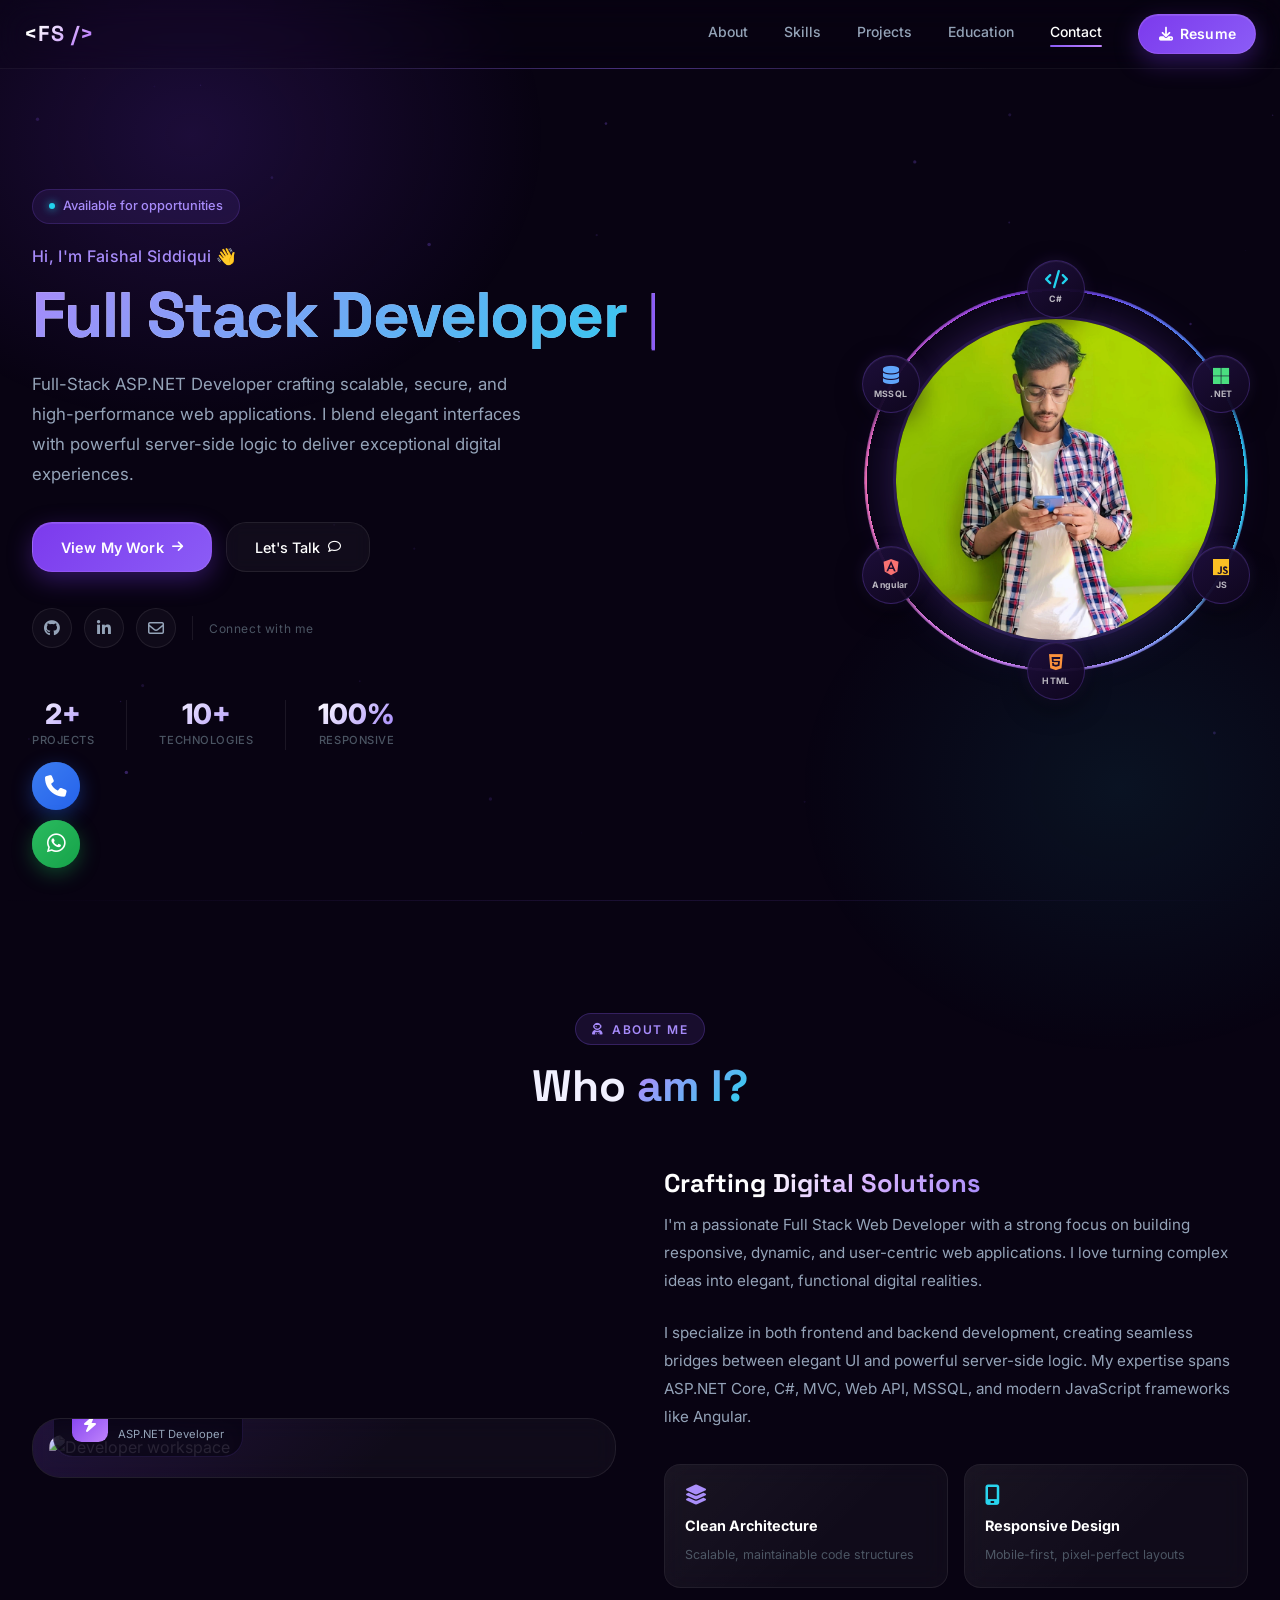
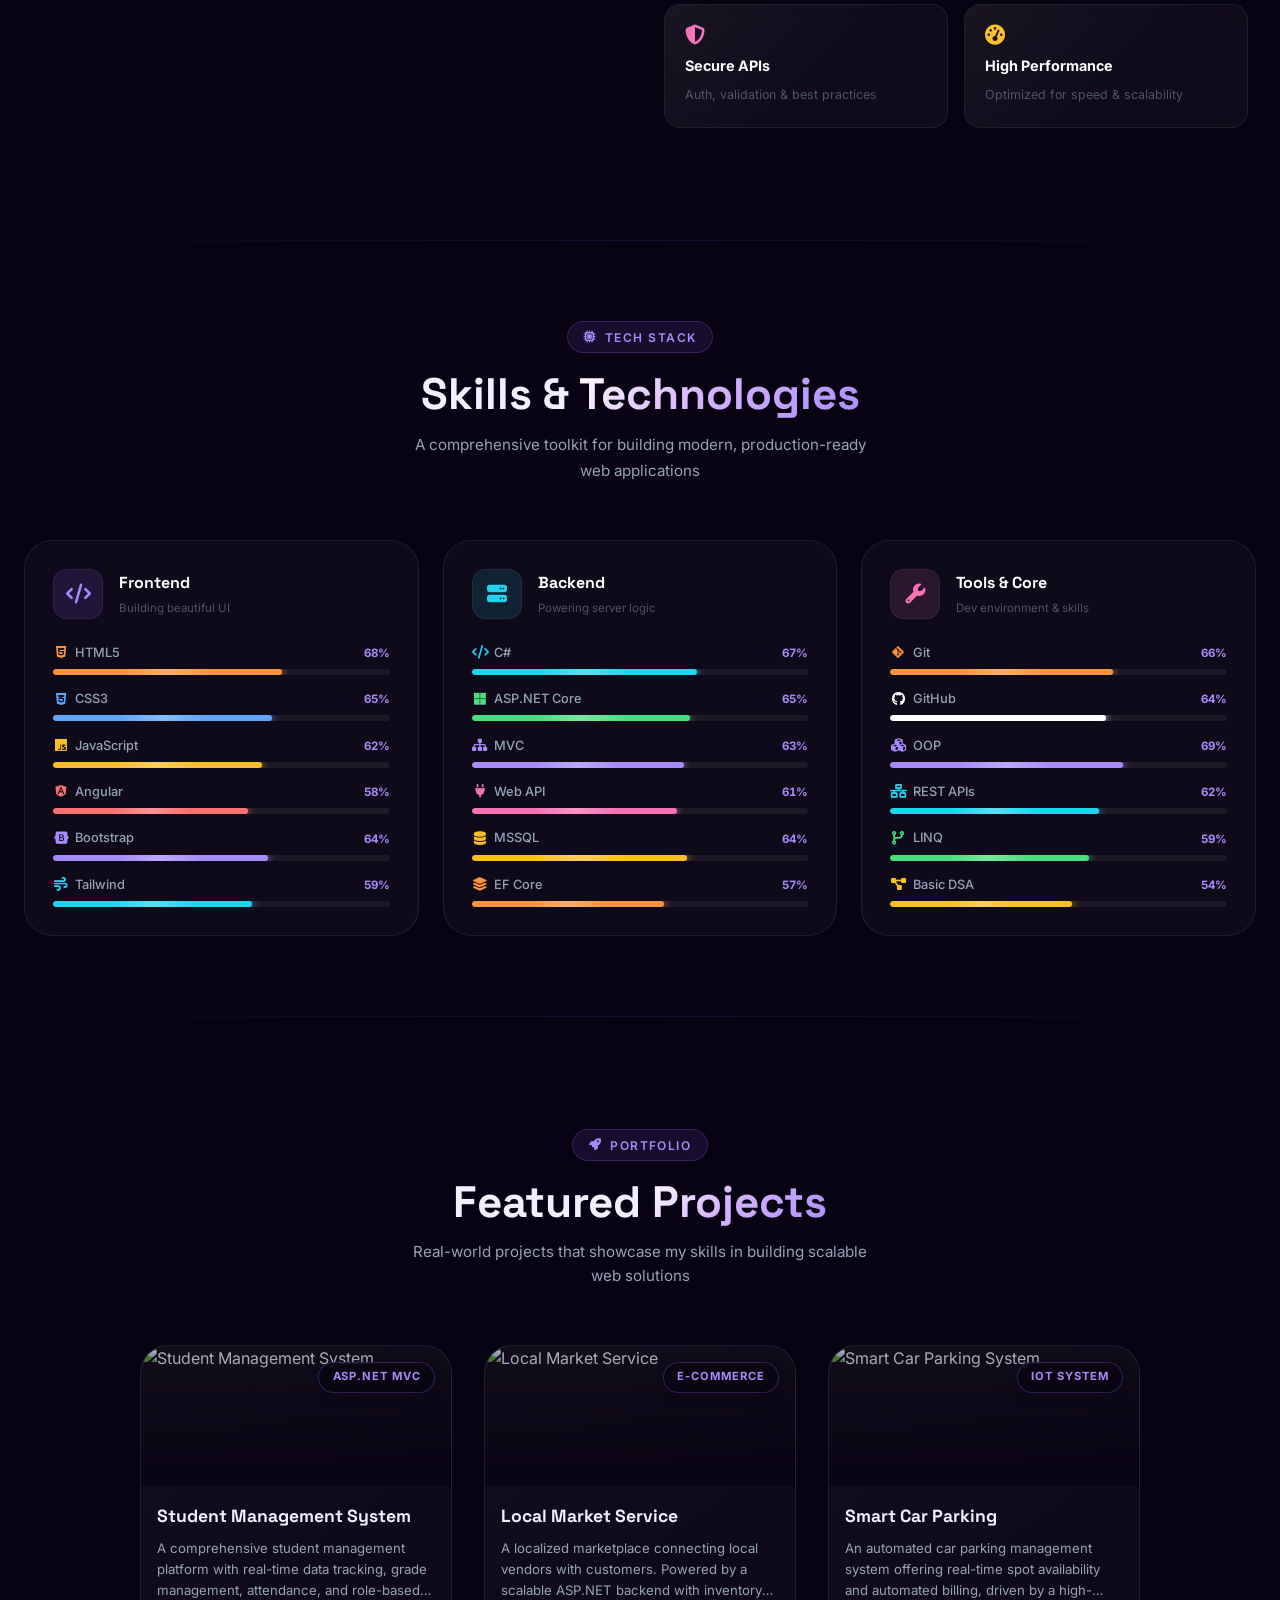
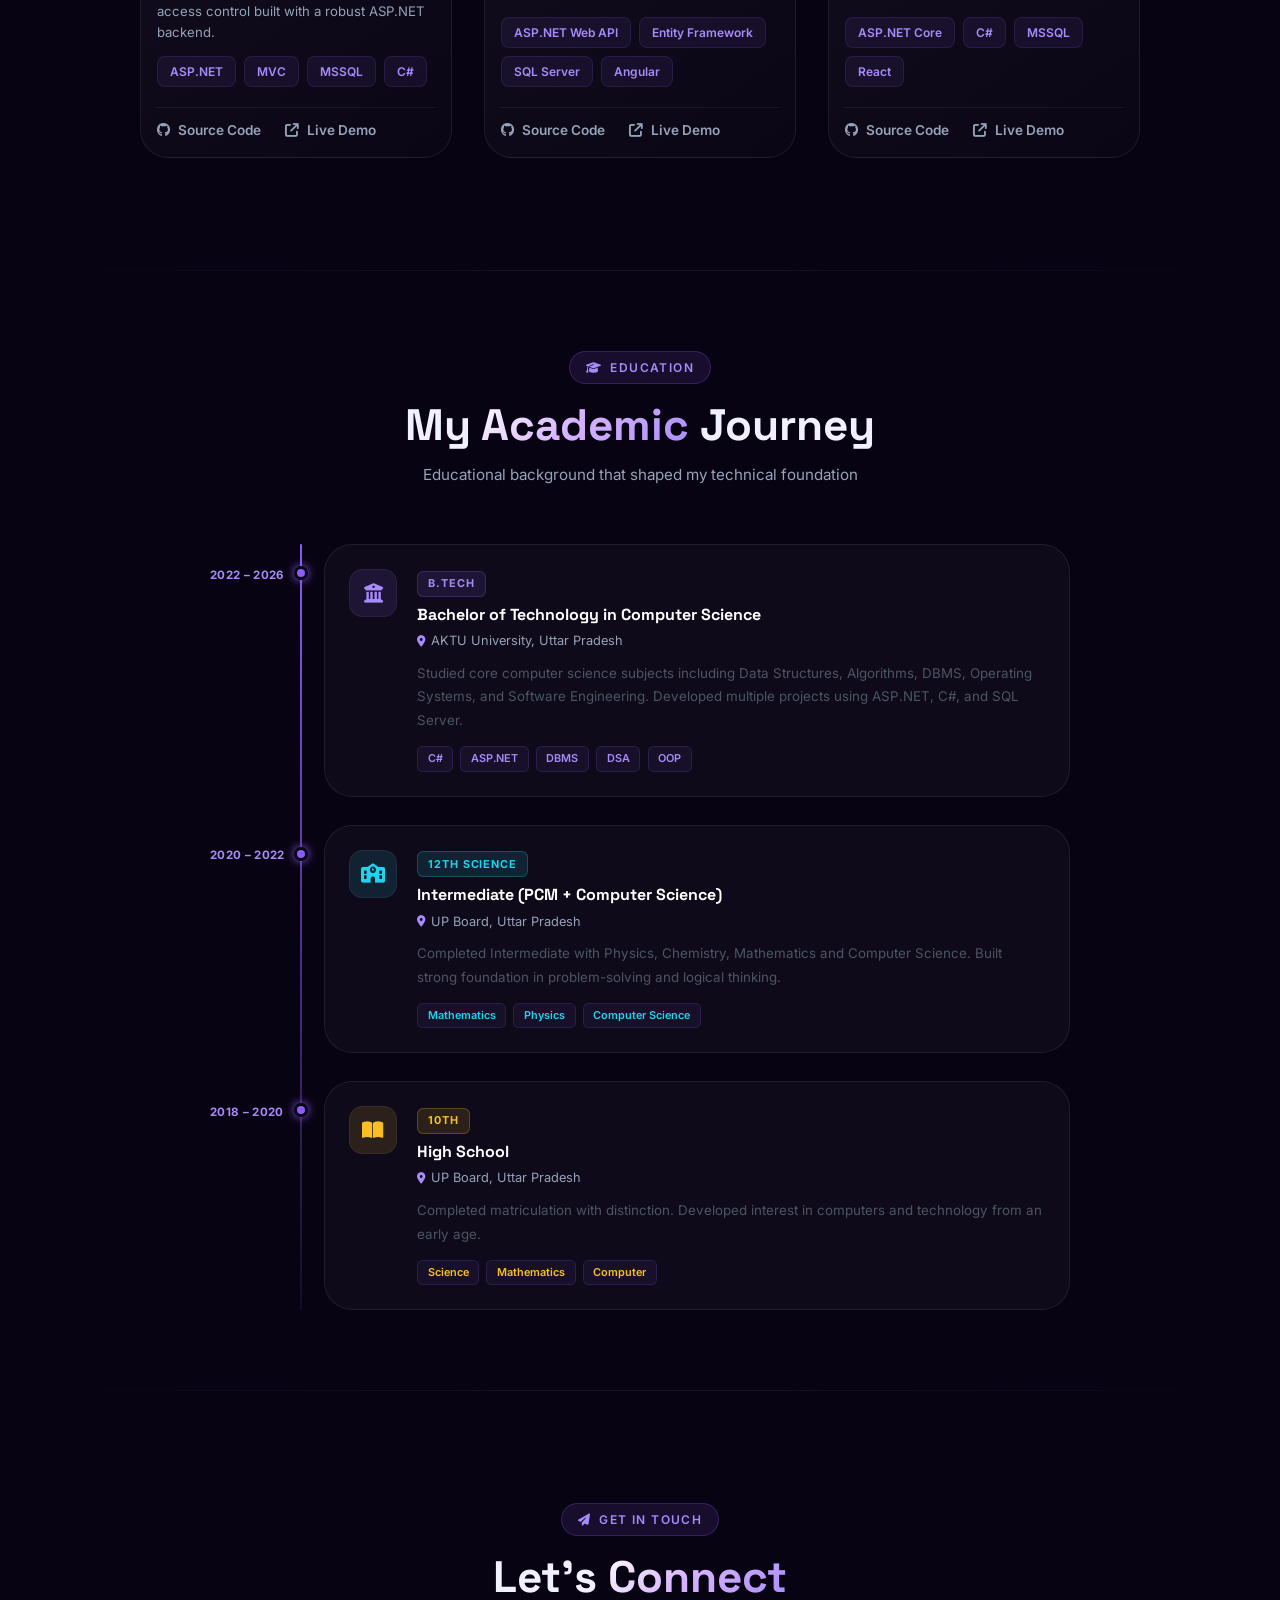
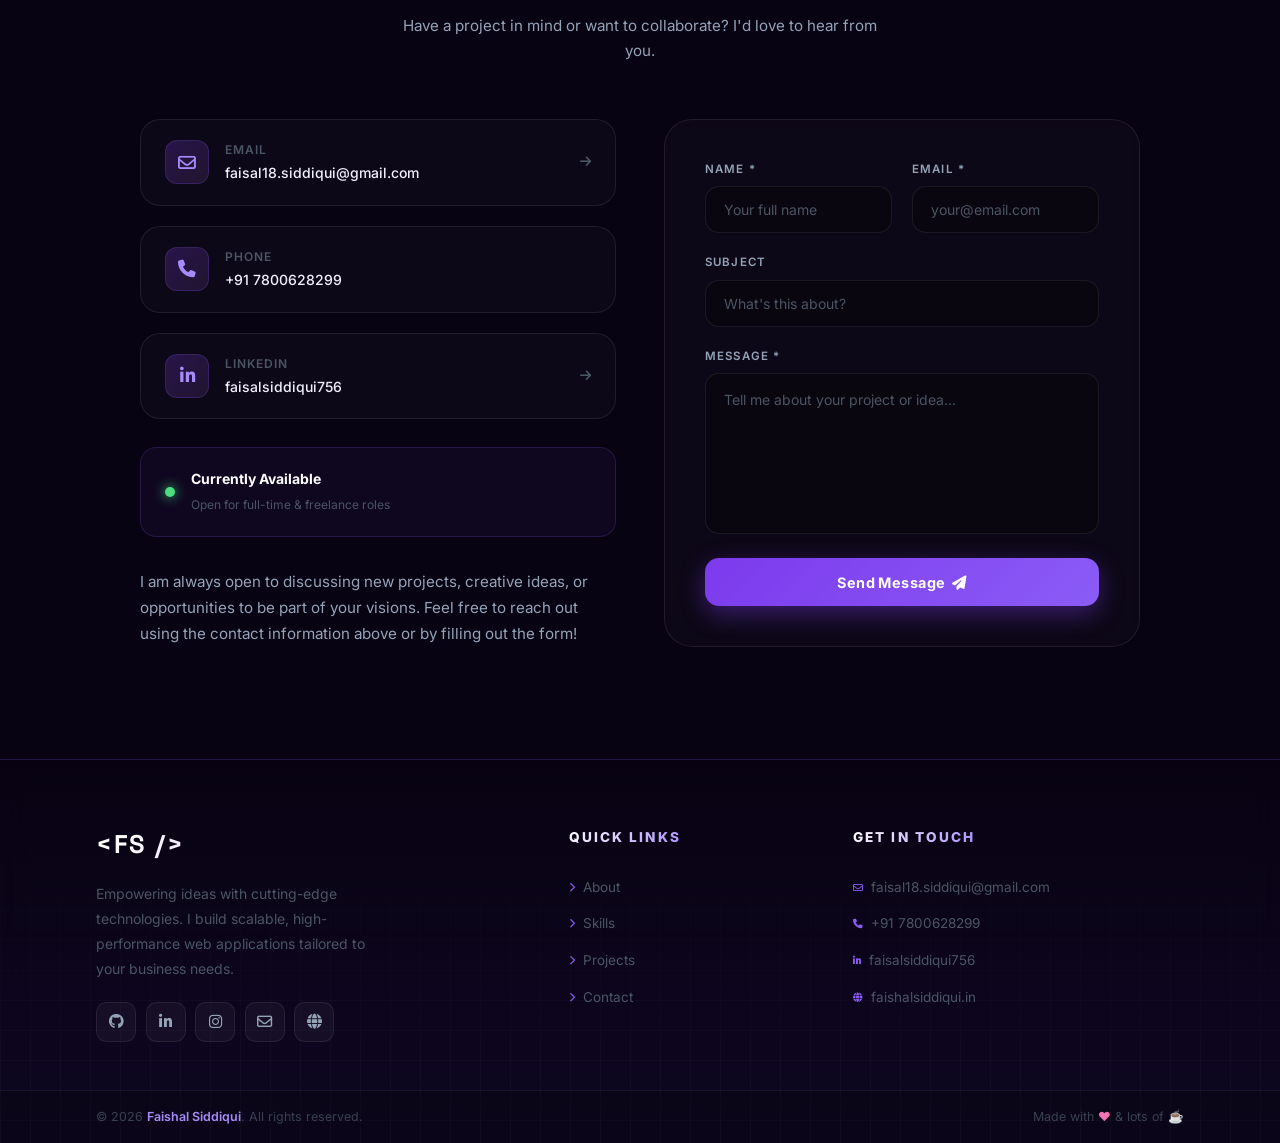
==== index.html @ 97a88c2c "Portfolio project uploaded" ====
<!DOCTYPE html>
<html lang="en">

<head>
    <meta charset="UTF-8">
    <meta name="viewport" content="width=device-width, initial-scale=1.0">
    <meta name="description"
        content="Faishal Siddiqui - Full Stack ASP.NET Developer specializing in C#, ASP.NET Core, MVC, Web API, SQL Server, JavaScript, Angular, React, HTML, and CSS.">
    <meta name="keywords"
        content="Faishal Siddiqui, Full Stack Developer, ASP.NET Developer, C# Developer, Web Developer, Backend Developer, .NET Core, SQL Server, Angular, React, Web API, MVC">
    <meta name="author" content="Faishal Siddiqui">
    <meta name="robots" content="index, follow">
    <meta name="theme-color" content="#7c3aed">
    <link rel="icon" type="image/x-icon" href="favicon.ico">

    <!-- Open Graph -->
    <meta property="og:type" content="website">
    <meta property="og:url" content="https://faishalsiddiqui.com/">
    <meta property="og:title" content="Faishal Siddiqui - Full Stack ASP.NET Developer">
    <meta property="og:description"
        content="Full Stack ASP.NET Developer with expertise in C#, ASP.NET Core, MVC, Web API, SQL Server, JavaScript, and modern frontend frameworks.">
    <meta property="og:image" content="https://images.unsplash.com/photo-1498050108023-c5249f4df085?auto=format&fit=crop&w=1200&q=80">
    <meta property="og:image:alt" content="Developer workspace">

    <!-- Twitter -->
    <meta property="twitter:card" content="summary_large_image">
    <meta property="twitter:title" content="Faishal Siddiqui - Full Stack ASP.NET Developer">
    <meta property="twitter:description" content="Full Stack ASP.NET Developer with expertise in C#, ASP.NET Core, MVC, Web API, SQL Server, JavaScript, and modern frontend frameworks.">
    <meta property="twitter:image" content="https://images.unsplash.com/photo-1498050108023-c5249f4df085?auto=format&fit=crop&w=1200&q=80">

    <!-- Canonical -->
    <link rel="canonical" href="https://faishalsiddiqui.com/">

    <title>Faishal Siddiqui — Full Stack ASP.NET Developer</title>

    <!-- Preconnects -->
    <link rel="preconnect" href="https://fonts.googleapis.com">
    <link rel="preconnect" href="https://fonts.gstatic.com" crossorigin>
    <link rel="preconnect" href="https://cdnjs.cloudflare.com">

    <!-- Schema.org -->
    <script type="application/ld+json">
    {
      "@context": "https://schema.org",
      "@type": "Person",
      "name": "Faishal Siddiqui",
      "url": "https://faishalsiddiqui.com",
      "jobTitle": "Full Stack ASP.NET Developer",
      "email": "faisal18.siddiqui@gmail.com",
      "sameAs": [
        "https://linkedin.com/in/faisalsiddiqui756",
        "https://github.com/faisusiddiqui56"
      ]
    }
    </script>

    <link rel="stylesheet" href="https://cdnjs.cloudflare.com/ajax/libs/font-awesome/6.4.0/css/all.min.css">
    <link href="https://unpkg.com/aos@2.3.1/dist/aos.css" rel="stylesheet">
    <link rel="stylesheet" href="style.css">
</head>

<body class="no-scroll">

    <!-- Preloader -->
    <div id="preloader" class="preloader">
        <div class="loader-content">
            <div class="loader-ring"></div>
            <div class="loader-ring"></div>
            <span class="loader-text">&lt;FS /&gt;</span>
        </div>
    </div>

    <!-- Call Float -->
    <a href="tel:+917800628299" class="contact-float call-float" aria-label="Call Now">
        <i class="fa-solid fa-phone"></i>
    </a>

    <!-- WhatsApp Float -->
    <a href="https://wa.me/917800628299" target="_blank" rel="noopener noreferrer" class="contact-float whatsapp-float"
        aria-label="WhatsApp Chat">
        <i class="fa-brands fa-whatsapp"></i>
    </a>

    <!-- Particle canvas -->
    <canvas id="particles-canvas"></canvas>

    <!-- ══════════════════════════════════════════
         HEADER
    ══════════════════════════════════════════ -->
    <header class="site-header">
        <div class="header-inner">

            <a href="#" class="logo-text" data-text="&lt;FS /&gt;" aria-label="Home">&lt;FS /&gt;</a>

            <!-- Desktop nav -->
            <nav class="desktop-nav">
                <a href="#about" class="nav-link">About</a>
                <a href="#skills" class="nav-link">Skills</a>
                <a href="#projects" class="nav-link">Projects</a>
                <a href="#education" class="nav-link">Education</a>
                <a href="#contact" class="nav-link">Contact</a>
                <a href="Resume.html" target="_blank" class="primary-button header-resume-btn">
                    <i class="fa-solid fa-download"></i> Resume
                </a>
            </nav>

            <!-- Hamburger -->
            <button id="menu-button" type="button" aria-label="Open navigation menu" aria-controls="mobile-menu"
                aria-expanded="false" class="hamburger-btn">
                <i class="fa-solid fa-bars"></i>
            </button>
        </div>

        <!-- Mobile menu -->
        <nav id="mobile-menu" class="mobile-menu hidden">
            <div class="mobile-menu-inner">
                <a href="#about" class="mobile-nav-link">About</a>
                <a href="#skills" class="mobile-nav-link">Skills</a>
                <a href="#projects" class="mobile-nav-link">Projects</a>
                <a href="#education" class="mobile-nav-link">Education</a>
                <a href="#contact" class="mobile-nav-link">Contact</a>
                <a href="Resume.html" target="_blank" class="primary-button mobile-resume-btn">
                    <i class="fa-solid fa-download"></i> Download Resume
                </a>
            </div>
        </nav>
    </header>


    <!-- ══════════════════════════════════════════
         HERO
    ══════════════════════════════════════════ -->
    <section class="hero-section w-full max-w-7xl mx-auto px-5 sm:px-8">
        <div style="display:grid;grid-template-columns:1fr;gap:3rem;align-items:center;width:100%;padding:3rem 0 4rem;">

            <!-- Left content -->
            <div style="max-width:640px;" data-aos="fade-up" data-aos-duration="900">
                <div class="hero-tag">
                    <span class="dot"></span>
                    Available for opportunities
                </div>

                <p style="font-size:1rem;color:#a78bfa;font-weight:500;margin-bottom:0.75rem;letter-spacing:0.02em;">
                    Hi, I'm Faishal Siddiqui 👋
                </p>

                <h1 class="hero-h1"><span id="typed-text" class="typed-word"></span><span class="typed-cursor">|</span>
                </h1>

                <p class="hero-desc" style="margin-top:1.25rem;margin-bottom:2rem;">
                    Full-Stack ASP.NET Developer crafting scalable, secure, and high-performance web
                    applications. I blend elegant interfaces with powerful server-side logic to deliver
                    exceptional digital experiences.
                </p>

                <div style="display:flex;flex-wrap:wrap;gap:0.875rem;margin-bottom:2.25rem;">
                    <a href="#projects" class="primary-button"
                        style="padding:0.8rem 1.75rem;display:inline-flex;align-items:center;gap:0.5rem;font-size:0.9rem;">
                        View My Work <i class="fa-solid fa-arrow-right" style="font-size:0.8rem;"></i>
                    </a>
                    <a href="#contact" class="secondary-button"
                        style="padding:0.8rem 1.75rem;display:inline-flex;align-items:center;gap:0.5rem;font-size:0.9rem;text-decoration:none;color:#fff;">
                        Let's Talk <i class="fa-regular fa-comment" style="font-size:0.8rem;"></i>
                    </a>
                </div>

                <!-- Social pills -->
                <div style="display:flex;align-items:center;gap:0.75rem;margin-bottom:2rem;">
                    <a href="https://github.com/faisusiddiqui56" target="_blank" rel="noopener noreferrer"
                        class="social-pill" aria-label="GitHub">
                        <i class="fa-brands fa-github"></i>
                    </a>
                    <a href="https://linkedin.com/in/faisalsiddiqui756" target="_blank" rel="noopener noreferrer"
                        class="social-pill" aria-label="LinkedIn">
                        <i class="fa-brands fa-linkedin-in"></i>
                    </a>
                    <a href="mailto:faisal18.siddiqui@gmail.com" class="social-pill" aria-label="Email">
                        <i class="fa-regular fa-envelope"></i>
                    </a>
                    <div style="width:1px;height:24px;background:rgba(255,255,255,0.08);margin:0 0.25rem;"></div>
                    <span style="font-size:0.75rem;color:#4b5563;letter-spacing:0.05em;">Connect with me</span>
                </div>

                <!-- Stats -->
                <div class="hero-stats">
                    <div class="hero-stat">
                        <strong>2+</strong>
                        <span>Projects</span>
                    </div>
                    <div class="hero-stat-divider"></div>
                    <div class="hero-stat">
                        <strong>10+</strong>
                        <span>Technologies</span>
                    </div>
                    <div class="hero-stat-divider"></div>
                    <div class="hero-stat">
                        <strong>100%</strong>
                        <span>Responsive</span>
                    </div>
                </div>
            </div>

            <!-- Right visual -->
            <div style="display:flex;justify-content:center;" data-aos="fade-up" data-aos-delay="200"
                data-aos-duration="900">
                <div class="hero-visual">
                    <div class="hero-img-ring">
                        <div class="hero-img-glow"></div>

                        <!-- Orbiting badges -->
                        <div class="tech-orbit">
                            <div class="tech-badge badge-1">
                                <i class="fa-solid fa-code" style="color:#22d3ee;"></i>
                                <span>C#</span>
                            </div>
                            <div class="tech-badge badge-2">
                                <i class="fa-brands fa-microsoft" style="color:#4ade80;"></i>
                                <span>.NET</span>
                            </div>
                            <div class="tech-badge badge-3">
                                <i class="fa-brands fa-js" style="color:#fbbf24;"></i>
                                <span>JS</span>
                            </div>
                            <div class="tech-badge badge-4">
                                <i class="fa-brands fa-html5" style="color:#fb923c;"></i>
                                <span>HTML</span>
                            </div>
                            <div class="tech-badge badge-5">
                                <i class="fa-brands fa-angular" style="color:#f87171;"></i>
                                <span>Angular</span>
                            </div>
                            <div class="tech-badge badge-6">
                                <i class="fa-solid fa-database" style="color:#60a5fa;"></i>
                                <span>MSSQL</span>
                            </div>

                        </div>
                        <!-- Profile image -->
                        <div class="hero-img-wrapper">
                            <img src="Images/IMG_20241204_084852_733.webp" alt="Faishal Siddiqui - Full Stack Developer"
                                fetchpriority="high" decoding="async">
                        </div>
                    </div>
                </div>
            </div>
        </div>
    </section>


    <!-- ══════════════════════════════════════════
         ABOUT
    ══════════════════════════════════════════ -->
    <section id="about">
        <div class="section-divider"></div>
        <div class="w-full max-w-7xl mx-auto px-5 sm:px-8 py-20 sm:py-28">

            <div style="text-align:center;margin-bottom:3.5rem;" data-aos="fade-up" data-aos-duration="800">
                <div class="section-badge"><i class="fa-solid fa-user-astronaut"></i> About Me</div>
                <h2 class="section-title">Who <span class="gradient-text-cyan">am I?</span></h2>
            </div>

            <div style="display:grid;grid-template-columns:1fr;gap:3rem;align-items:center;">

                <!-- Image side -->
                <div data-aos="fade-right" data-aos-duration="900">
                    <div class="about-image-wrapper glass-card" style="padding:1rem;">
                        <img src="https://images.unsplash.com/photo-1498050108023-c5249f4df085?auto=format&fit=crop&w=700&q=80"
                            alt="Developer workspace" loading="lazy" decoding="async"
                            style="border-radius:1rem;width:100%;display:block;">
                        <div class="about-floating-badge">
                            <div class="badge-icon"><i class="fa-solid fa-bolt"></i></div>
                            <div class="badge-text">
                                <strong>Full Stack</strong>
                                <span>ASP.NET Developer</span>
                            </div>
                        </div>
                    </div>
                </div>

                <!-- Text side -->
                <div style="display:flex;flex-direction:column;gap:1.5rem;" data-aos="fade-left"
                    data-aos-duration="900">
                    <div>
                        <h3 style="font-size:1.6rem;font-weight:700;color:#fff;margin-bottom:0.75rem;line-height:1.2;">
                            Crafting <span class="gradient-text">Digital Solutions</span>
                        </h3>
                        <p style="color:#94a3b8;line-height:1.85;font-size:0.95rem;">
                            I'm a passionate Full Stack Web Developer with a strong focus on building responsive,
                            dynamic, and user-centric web applications. I love turning complex ideas into elegant,
                            functional digital realities.
                        </p>
                    </div>
                    <p style="color:#94a3b8;line-height:1.85;font-size:0.95rem;">
                        I specialize in both frontend and backend development, creating seamless bridges between
                        elegant UI and powerful server-side logic. My expertise spans ASP.NET Core, C#, MVC,
                        Web API, MSSQL, and modern JavaScript frameworks like Angular.
                    </p>

                    <!-- Feature grid -->
                    <div style="display:grid;grid-template-columns:1fr 1fr;gap:1rem;margin-top:0.5rem;">
                        <div class="glass-card" style="padding:1.25rem;border-radius:1rem;">
                            <i class="fa-solid fa-layer-group"
                                style="color:#a78bfa;font-size:1.25rem;margin-bottom:0.6rem;display:block;"></i>
                            <strong style="display:block;font-size:0.9rem;color:#fff;margin-bottom:0.25rem;">Clean
                                Architecture</strong>
                            <span style="font-size:0.78rem;color:#4b5563;">Scalable, maintainable code structures</span>
                        </div>
                        <div class="glass-card" style="padding:1.25rem;border-radius:1rem;">
                            <i class="fa-solid fa-mobile-screen"
                                style="color:#22d3ee;font-size:1.25rem;margin-bottom:0.6rem;display:block;"></i>
                            <strong style="display:block;font-size:0.9rem;color:#fff;margin-bottom:0.25rem;">Responsive
                                Design</strong>
                            <span style="font-size:0.78rem;color:#4b5563;">Mobile-first, pixel-perfect layouts</span>
                        </div>
                        <div class="glass-card" style="padding:1.25rem;border-radius:1rem;">
                            <i class="fa-solid fa-shield-halved"
                                style="color:#f472b6;font-size:1.25rem;margin-bottom:0.6rem;display:block;"></i>
                            <strong style="display:block;font-size:0.9rem;color:#fff;margin-bottom:0.25rem;">Secure
                                APIs</strong>
                            <span style="font-size:0.78rem;color:#4b5563;">Auth, validation & best practices</span>
                        </div>
                        <div class="glass-card" style="padding:1.25rem;border-radius:1rem;">
                            <i class="fa-solid fa-gauge-high"
                                style="color:#fbbf24;font-size:1.25rem;margin-bottom:0.6rem;display:block;"></i>
                            <strong style="display:block;font-size:0.9rem;color:#fff;margin-bottom:0.25rem;">High
                                Performance</strong>
                            <span style="font-size:0.78rem;color:#4b5563;">Optimized for speed & scalability</span>
                        </div>
                    </div>
                </div>
            </div>
        </div>
    </section>


    <!-- ══════════════════════════════════════════
         SKILLS
    ══════════════════════════════════════════ -->
    <section id="skills">
        <div class="section-divider"></div>
        <div class="section-container">

            <div class="section-header" data-aos="fade-up" data-aos-duration="800">
                <div class="section-badge"><i class="fa-solid fa-microchip"></i> Tech Stack</div>
                <h2 class="section-title">Skills &amp; <span class="gradient-text">Technologies</span></h2>
                <p class="section-subtitle">A comprehensive toolkit for building modern, production-ready web
                    applications</p>
            </div>

            <!-- Skills Progress Bars -->
            <div class="skills-grid">

                <!-- col 1: Frontend -->
                <div class="skill-card" data-aos="fade-up" data-aos-duration="700" data-aos-delay="0">
                    <div class="skill-card-header">
                        <div class="skill-icon-box" style="--ic:#a78bfa;--bg:rgba(139,92,246,0.15);">
                            <i class="fa-solid fa-code"></i>
                        </div>
                        <div>
                            <h3 class="skill-card-title">Frontend</h3>
                            <p class="skill-card-sub">Building beautiful UI</p>
                        </div>
                    </div>
                    <div class="skill-bars">
                        <div class="skill-bar-item" data-pct="68">
                            <div class="skill-bar-top">
                                <span class="skill-bar-label"><i class="fa-brands fa-html5" style="color:#fb923c;"></i>
                                    HTML5</span>
                                <span class="skill-bar-pct">68%</span>
                            </div>
                            <div class="skill-bar-track">
                                <div class="skill-bar-fill" style="--w:68%;--clr:#fb923c;"></div>
                            </div>
                        </div>
                        <div class="skill-bar-item" data-pct="65">
                            <div class="skill-bar-top">
                                <span class="skill-bar-label"><i class="fa-brands fa-css3-alt"
                                        style="color:#60a5fa;"></i> CSS3</span>
                                <span class="skill-bar-pct">65%</span>
                            </div>
                            <div class="skill-bar-track">
                                <div class="skill-bar-fill" style="--w:65%;--clr:#60a5fa;"></div>
                            </div>
                        </div>
                        <div class="skill-bar-item" data-pct="62">
                            <div class="skill-bar-top">
                                <span class="skill-bar-label"><i class="fa-brands fa-js" style="color:#fbbf24;"></i>
                                    JavaScript</span>
                                <span class="skill-bar-pct">62%</span>
                            </div>
                            <div class="skill-bar-track">
                                <div class="skill-bar-fill" style="--w:62%;--clr:#fbbf24;"></div>
                            </div>
                        </div>
                        <div class="skill-bar-item" data-pct="58">
                            <div class="skill-bar-top">
                                <span class="skill-bar-label"><i class="fa-brands fa-angular"
                                        style="color:#f87171;"></i> Angular</span>
                                <span class="skill-bar-pct">58%</span>
                            </div>
                            <div class="skill-bar-track">
                                <div class="skill-bar-fill" style="--w:58%;--clr:#f87171;"></div>
                            </div>
                        </div>
                        <div class="skill-bar-item" data-pct="64">
                            <div class="skill-bar-top">
                                <span class="skill-bar-label"><i class="fa-brands fa-bootstrap"
                                        style="color:#a78bfa;"></i> Bootstrap</span>
                                <span class="skill-bar-pct">64%</span>
                            </div>
                            <div class="skill-bar-track">
                                <div class="skill-bar-fill" style="--w:64%;--clr:#a78bfa;"></div>
                            </div>
                        </div>
                        <div class="skill-bar-item" data-pct="59">
                            <div class="skill-bar-top">
                                <span class="skill-bar-label"><i class="fa-solid fa-wind" style="color:#22d3ee;"></i>
                                    Tailwind</span>
                                <span class="skill-bar-pct">59%</span>
                            </div>
                            <div class="skill-bar-track">
                                <div class="skill-bar-fill" style="--w:59%;--clr:#22d3ee;"></div>
                            </div>
                        </div>
                    </div>
                </div>

                <!-- col 2: Backend -->
                <div class="skill-card" data-aos="fade-up" data-aos-duration="700" data-aos-delay="100">
                    <div class="skill-card-header">
                        <div class="skill-icon-box" style="--ic:#22d3ee;--bg:rgba(34,211,238,0.12);">
                            <i class="fa-solid fa-server"></i>
                        </div>
                        <div>
                            <h3 class="skill-card-title">Backend</h3>
                            <p class="skill-card-sub">Powering server logic</p>
                        </div>
                    </div>
                    <div class="skill-bars">
                        <div class="skill-bar-item" data-pct="67">
                            <div class="skill-bar-top">
                                <span class="skill-bar-label"><i class="fa-solid fa-code" style="color:#22d3ee;"></i>
                                    C#</span>
                                <span class="skill-bar-pct">67%</span>
                            </div>
                            <div class="skill-bar-track">
                                <div class="skill-bar-fill" style="--w:67%;--clr:#22d3ee;"></div>
                            </div>
                        </div>
                        <div class="skill-bar-item" data-pct="65">
                            <div class="skill-bar-top">
                                <span class="skill-bar-label"><i class="fa-brands fa-microsoft"
                                        style="color:#4ade80;"></i> ASP.NET Core</span>
                                <span class="skill-bar-pct">65%</span>
                            </div>
                            <div class="skill-bar-track">
                                <div class="skill-bar-fill" style="--w:65%;--clr:#4ade80;"></div>
                            </div>
                        </div>
                        <div class="skill-bar-item" data-pct="63">
                            <div class="skill-bar-top">
                                <span class="skill-bar-label"><i class="fa-solid fa-sitemap" style="color:#a78bfa;"></i>
                                    MVC</span>
                                <span class="skill-bar-pct">63%</span>
                            </div>
                            <div class="skill-bar-track">
                                <div class="skill-bar-fill" style="--w:63%;--clr:#a78bfa;"></div>
                            </div>
                        </div>
                        <div class="skill-bar-item" data-pct="61">
                            <div class="skill-bar-top">
                                <span class="skill-bar-label"><i class="fa-solid fa-plug" style="color:#f472b6;"></i>
                                    Web API</span>
                                <span class="skill-bar-pct">61%</span>
                            </div>
                            <div class="skill-bar-track">
                                <div class="skill-bar-fill" style="--w:61%;--clr:#f472b6;"></div>
                            </div>
                        </div>
                        <div class="skill-bar-item" data-pct="64">
                            <div class="skill-bar-top">
                                <span class="skill-bar-label"><i class="fa-solid fa-database"
                                        style="color:#fbbf24;"></i> MSSQL</span>
                                <span class="skill-bar-pct">64%</span>
                            </div>
                            <div class="skill-bar-track">
                                <div class="skill-bar-fill" style="--w:64%;--clr:#fbbf24;"></div>
                            </div>
                        </div>
                        <div class="skill-bar-item" data-pct="57">
                            <div class="skill-bar-top">
                                <span class="skill-bar-label"><i class="fa-solid fa-layer-group"
                                        style="color:#fb923c;"></i> EF Core</span>
                                <span class="skill-bar-pct">57%</span>
                            </div>
                            <div class="skill-bar-track">
                                <div class="skill-bar-fill" style="--w:57%;--clr:#fb923c;"></div>
                            </div>
                        </div>
                    </div>
                </div>

                <!-- col 3: Tools -->
                <div class="skill-card" data-aos="fade-up" data-aos-duration="700" data-aos-delay="200">
                    <div class="skill-card-header">
                        <div class="skill-icon-box" style="--ic:#f472b6;--bg:rgba(244,114,182,0.12);">
                            <i class="fa-solid fa-wrench"></i>
                        </div>
                        <div>
                            <h3 class="skill-card-title">Tools &amp; Core</h3>
                            <p class="skill-card-sub">Dev environment &amp; skills</p>
                        </div>
                    </div>
                    <div class="skill-bars">
                        <div class="skill-bar-item" data-pct="66">
                            <div class="skill-bar-top">
                                <span class="skill-bar-label"><i class="fa-brands fa-git-alt"
                                        style="color:#fb923c;"></i> Git</span>
                                <span class="skill-bar-pct">66%</span>
                            </div>
                            <div class="skill-bar-track">
                                <div class="skill-bar-fill" style="--w:66%;--clr:#fb923c;"></div>
                            </div>
                        </div>
                        <div class="skill-bar-item" data-pct="64">
                            <div class="skill-bar-top">
                                <span class="skill-bar-label"><i class="fa-brands fa-github" style="color:#fff;"></i>
                                    GitHub</span>
                                <span class="skill-bar-pct">64%</span>
                            </div>
                            <div class="skill-bar-track">
                                <div class="skill-bar-fill" style="--w:64%;--clr:#ffffff;"></div>
                            </div>
                        </div>
                        <div class="skill-bar-item" data-pct="69">
                            <div class="skill-bar-top">
                                <span class="skill-bar-label"><i class="fa-solid fa-cubes" style="color:#a78bfa;"></i>
                                    OOP</span>
                                <span class="skill-bar-pct">69%</span>
                            </div>
                            <div class="skill-bar-track">
                                <div class="skill-bar-fill" style="--w:69%;--clr:#a78bfa;"></div>
                            </div>
                        </div>
                        <div class="skill-bar-item" data-pct="62">
                            <div class="skill-bar-top">
                                <span class="skill-bar-label"><i class="fa-solid fa-network-wired"
                                        style="color:#22d3ee;"></i> REST APIs</span>
                                <span class="skill-bar-pct">62%</span>
                            </div>
                            <div class="skill-bar-track">
                                <div class="skill-bar-fill" style="--w:62%;--clr:#22d3ee;"></div>
                            </div>
                        </div>
                        <div class="skill-bar-item" data-pct="59">
                            <div class="skill-bar-top">
                                <span class="skill-bar-label"><i class="fa-solid fa-code-branch"
                                        style="color:#4ade80;"></i> LINQ</span>
                                <span class="skill-bar-pct">59%</span>
                            </div>
                            <div class="skill-bar-track">
                                <div class="skill-bar-fill" style="--w:59%;--clr:#4ade80;"></div>
                            </div>
                        </div>
                        <div class="skill-bar-item" data-pct="54">
                            <div class="skill-bar-top">
                                <span class="skill-bar-label"><i class="fa-solid fa-diagram-project"
                                        style="color:#fbbf24;"></i> Basic DSA</span>
                                <span class="skill-bar-pct">54%</span>
                            </div>
                            <div class="skill-bar-track">
                                <div class="skill-bar-fill" style="--w:54%;--clr:#fbbf24;"></div>
                            </div>
                        </div>
                    </div>
                </div>
            </div>
        </div>
    </section>


    <!-- ══════════════════════════════════════════
         PROJECTS
    ══════════════════════════════════════════ -->
    <section id="projects">
        <div class="section-divider"></div>
        <div class="w-full max-w-7xl mx-auto px-5 sm:px-8 py-20 sm:py-28">

            <div style="text-align:center;margin-bottom:3.5rem;" data-aos="fade-up" data-aos-duration="800">
                <div class="section-badge"><i class="fa-solid fa-rocket"></i> Portfolio</div>
                <h2 class="section-title">Featured <span class="gradient-text">Projects</span></h2>
                <p
                    style="color:#94a3b8;margin-top:0.75rem;font-size:0.95rem;max-width:480px;margin-left:auto;margin-right:auto;">
                    Real-world projects that showcase my skills in building scalable web solutions
                </p>
            </div>

            <div
                style="display:grid;grid-template-columns:repeat(auto-fit,minmax(min(100%, 280px),1fr));gap:2rem;max-width:1000px;margin:0 auto;">

                <!-- Project 1 -->
                <div class="project-card" data-aos="fade-up" data-aos-duration="800" data-aos-delay="0">
                    <div class="project-img-wrapper">
                        <img src="https://images.unsplash.com/photo-1551288049-bebda4e38f71?auto=format&fit=crop&w=700&q=80"
                            alt="Student Management System" loading="lazy" decoding="async">
                        <div class="project-img-overlay"></div>
                        <div class="project-img-badge">ASP.NET MVC</div>
                    </div>
                    <div class="project-body">
                        <h3>Student Management System</h3>
                        <p>A comprehensive student management platform with real-time data tracking, grade management,
                            attendance, and role-based access control built with a robust ASP.NET backend.</p>
                        <div style="display:flex;flex-wrap:wrap;gap:0.5rem;margin-bottom:1.25rem;">
                            <span class="project-tech-tag">ASP.NET</span>
                            <span class="project-tech-tag">MVC</span>
                            <span class="project-tech-tag">MSSQL</span>
                            <span class="project-tech-tag">C#</span>
                        </div>
                        <div
                            style="display:flex;gap:1.5rem;padding-top:0.75rem;border-top:1px solid rgba(255,255,255,0.06);">
                            <a href="https://github.com" target="_blank" rel="noopener noreferrer" class="project-link">
                                <i class="fa-brands fa-github"></i> Source Code
                            </a>
                            <a href="https://google.com" target="_blank" rel="noopener noreferrer" class="project-link">
                                <i class="fa-solid fa-arrow-up-right-from-square"></i> Live Demo
                            </a>
                        </div>
                    </div>
                </div>

                <!-- Project 2 -->
                <div class="project-card" data-aos="fade-up" data-aos-duration="800" data-aos-delay="100">
                    <div class="project-img-wrapper">
                        <img src="https://images.unsplash.com/photo-1556742049-0cfed4f6a45d?auto=format&fit=crop&w=700&q=80"
                            alt="Local Market Service" loading="lazy" decoding="async">
                        <div class="project-img-overlay"></div>
                        <div class="project-img-badge">E-Commerce</div>
                    </div>
                    <div class="project-body">
                        <h3>Local Market Service</h3>
                        <p>A localized marketplace connecting local vendors with customers. Powered by a scalable ASP.NET backend with inventory management and a secure payment gateway.</p>
                        <div style="display:flex;flex-wrap:wrap;gap:0.5rem;margin-bottom:1.25rem;">
                            <span class="project-tech-tag">ASP.NET Web API</span>
                            <span class="project-tech-tag">Entity Framework</span>
                            <span class="project-tech-tag">SQL Server</span>
                            <span class="project-tech-tag">Angular</span>
                        </div>
                        <div
                            style="display:flex;gap:1.5rem;padding-top:0.75rem;border-top:1px solid rgba(255,255,255,0.06);">
                            <a href="https://github.com" target="_blank" rel="noopener noreferrer" class="project-link">
                                <i class="fa-brands fa-github"></i> Source Code
                            </a>
                            <a href="https://google.com" target="_blank" rel="noopener noreferrer" class="project-link">
                                <i class="fa-solid fa-arrow-up-right-from-square"></i> Live Demo
                            </a>
                        </div>
                    </div>
                </div>

                <!-- Project 3 -->
                <div class="project-card" data-aos="fade-up" data-aos-duration="800" data-aos-delay="200">
                    <div class="project-img-wrapper">
                        <img src="https://images.unsplash.com/photo-1506521781263-d8422e82f27a?auto=format&fit=crop&w=700&q=80"
                            alt="Smart Car Parking System" loading="lazy" decoding="async">
                        <div class="project-img-overlay"></div>
                        <div class="project-img-badge">IoT System</div>
                    </div>
                    <div class="project-body">
                        <h3>Smart Car Parking</h3>
                        <p>An automated car parking management system offering real-time spot availability and automated billing, driven by a high-performance ASP.NET Core backend.</p>
                        <div style="display:flex;flex-wrap:wrap;gap:0.5rem;margin-bottom:1.25rem;">
                            <span class="project-tech-tag">ASP.NET Core</span>
                            <span class="project-tech-tag">C#</span>
                            <span class="project-tech-tag">MSSQL</span>
                            <span class="project-tech-tag">React</span>
                        </div>
                        <div
                            style="display:flex;gap:1.5rem;padding-top:0.75rem;border-top:1px solid rgba(255,255,255,0.06);">
                            <a href="https://github.com" target="_blank" rel="noopener noreferrer" class="project-link">
                                <i class="fa-brands fa-github"></i> Source Code
                            </a>
                            <a href="https://google.com" target="_blank" rel="noopener noreferrer" class="project-link">
                                <i class="fa-solid fa-arrow-up-right-from-square"></i> Live Demo
                            </a>
                        </div>
                    </div>
                </div>
            </div>
        </div>
    </section>


    <!-- ══════════════════════════════════════════
         EDUCATION
    ══════════════════════════════════════════ -->
    <section id="education">
        <div class="section-divider"></div>
        <div class="section-container">

            <div class="section-header" data-aos="fade-up" data-aos-duration="800">
                <div class="section-badge"><i class="fa-solid fa-graduation-cap"></i> Education</div>
                <h2 class="section-title">My <span class="gradient-text">Academic</span> Journey</h2>
                <p class="section-subtitle">Educational background that shaped my technical foundation</p>
            </div>

            <div class="edu-timeline">

                <!-- Education 1 -->
                <div class="edu-card" data-aos="fade-up" data-aos-duration="800" data-aos-delay="0">
                    <div class="edu-dot"></div>
                    <div class="edu-year">2022 – 2026</div>
                    <div class="edu-body">
                        <div class="edu-icon-wrap">
                            <i class="fa-solid fa-university"></i>
                        </div>
                        <div class="edu-content">
                            <span class="edu-badge">B.Tech</span>
                            <h3 class="edu-degree">Bachelor of Technology in Computer Science</h3>
                            <p class="edu-school"><i class="fa-solid fa-location-dot"></i> AKTU University, Uttar
                                Pradesh</p>
                            <p class="edu-desc">Studied core computer science subjects including Data Structures,
                                Algorithms, DBMS, Operating Systems, and Software Engineering. Developed multiple
                                projects using ASP.NET, C#, and SQL Server.</p>
                            <div class="edu-tags">
                                <span class="edu-tag">C#</span>
                                <span class="edu-tag">ASP.NET</span>
                                <span class="edu-tag">DBMS</span>
                                <span class="edu-tag">DSA</span>
                                <span class="edu-tag">OOP</span>
                            </div>
                        </div>
                    </div>
                </div>

                <!-- Education 2 -->
                <div class="edu-card" data-aos="fade-up" data-aos-duration="800" data-aos-delay="150">
                    <div class="edu-dot"></div>
                    <div class="edu-year">2020 – 2022</div>
                    <div class="edu-body">
                        <div class="edu-icon-wrap" style="--edu-clr:#22d3ee;--edu-bg:rgba(34,211,238,0.12);">
                            <i class="fa-solid fa-school"></i>
                        </div>
                        <div class="edu-content">
                            <span class="edu-badge"
                                style="background:rgba(34,211,238,0.12);color:#22d3ee;border-color:rgba(34,211,238,0.25);">12th
                                Science</span>
                            <h3 class="edu-degree">Intermediate (PCM + Computer Science)</h3>
                            <p class="edu-school"><i class="fa-solid fa-location-dot"></i> UP Board, Uttar Pradesh</p>
                            <p class="edu-desc">Completed Intermediate with Physics, Chemistry, Mathematics and Computer
                                Science. Built strong foundation in problem-solving and logical thinking.</p>
                            <div class="edu-tags">
                                <span class="edu-tag" style="--t:#22d3ee;">Mathematics</span>
                                <span class="edu-tag" style="--t:#22d3ee;">Physics</span>
                                <span class="edu-tag" style="--t:#22d3ee;">Computer Science</span>
                            </div>
                        </div>
                    </div>
                </div>

                <!-- Education 3 -->
                <div class="edu-card" data-aos="fade-up" data-aos-duration="800" data-aos-delay="300">
                    <div class="edu-dot"></div>
                    <div class="edu-year">2018 – 2020</div>
                    <div class="edu-body">
                        <div class="edu-icon-wrap" style="--edu-clr:#fbbf24;--edu-bg:rgba(251,191,36,0.12);">
                            <i class="fa-solid fa-book-open"></i>
                        </div>
                        <div class="edu-content">
                            <span class="edu-badge"
                                style="background:rgba(251,191,36,0.12);color:#fbbf24;border-color:rgba(251,191,36,0.25);">10th</span>
                            <h3 class="edu-degree">High School</h3>
                            <p class="edu-school"><i class="fa-solid fa-location-dot"></i> UP Board, Uttar Pradesh</p>
                            <p class="edu-desc">Completed matriculation with distinction. Developed interest in
                                computers and technology from an early age.</p>
                            <div class="edu-tags">
                                <span class="edu-tag" style="--t:#fbbf24;">Science</span>
                                <span class="edu-tag" style="--t:#fbbf24;">Mathematics</span>
                                <span class="edu-tag" style="--t:#fbbf24;">Computer</span>
                            </div>
                        </div>
                    </div>
                </div>

            </div>
        </div>
    </section>


    <!-- ══════════════════════════════════════════
         CONTACT
    ══════════════════════════════════════════ -->
    <section id="contact">
        <div class="section-divider"></div>
        <div class="w-full max-w-7xl mx-auto px-5 sm:px-8 py-20 sm:py-28">

            <div style="text-align:center;margin-bottom:3.5rem;" data-aos="fade-up" data-aos-duration="800">
                <div class="section-badge"><i class="fa-solid fa-paper-plane"></i> Get In Touch</div>
                <h2 class="section-title">Let's <span class="gradient-text">Connect</span></h2>
                <p
                    style="color:#94a3b8;margin-top:0.75rem;font-size:0.95rem;max-width:480px;margin-left:auto;margin-right:auto;">
                    Have a project in mind or want to collaborate? I'd love to hear from you.
                </p>
            </div>

            <div style="display:grid;grid-template-columns:repeat(auto-fit,minmax(min(100%, 380px),1fr));gap:3rem;max-width:1000px;margin:0 auto;">

                <!-- Contact info left -->
                <div style="display:flex;flex-direction:column;height:100%;" data-aos="fade-right"
                    data-aos-duration="900">
                    <div style="display:flex;flex-direction:column;gap:1.25rem;">
                        <a href="mailto:faisal18.siddiqui@gmail.com" class="contact-info-card">
                            <div class="contact-icon"><i class="fa-regular fa-envelope"></i></div>
                            <div>
                                <h4>Email</h4>
                                <p>faisal18.siddiqui@gmail.com</p>
                            </div>
                            <i class="fa-solid fa-arrow-right"
                                style="margin-left:auto;color:#4b5563;font-size:0.8rem;"></i>
                        </a>
                        <div class="contact-info-card" style="cursor:default;">
                            <div class="contact-icon"><i class="fa-solid fa-phone"></i></div>
                            <div>
                                <h4>Phone</h4>
                                <p>+91 7800628299</p>
                            </div>
                        </div>
                        <a href="https://linkedin.com/in/faisalsiddiqui756" target="_blank" class="contact-info-card">
                            <div class="contact-icon"><i class="fa-brands fa-linkedin-in"></i></div>
                            <div>
                                <h4>LinkedIn</h4>
                                <p>faisalsiddiqui756</p>
                            </div>
                            <i class="fa-solid fa-arrow-right"
                                style="margin-left:auto;color:#4b5563;font-size:0.8rem;"></i>
                        </a>

                        <!-- Availability chip -->
                        <div
                            style="margin-top:0.5rem;padding:1.25rem 1.5rem;background:rgba(139,92,246,0.06);border:1px solid rgba(139,92,246,0.18);border-radius:1rem;display:flex;align-items:center;gap:1rem;">
                            <div
                                style="width:10px;height:10px;border-radius:50%;background:#4ade80;box-shadow:0 0 12px #4ade80;flex-shrink:0;animation:blink 2s ease-in-out infinite;">
                            </div>
                            <div>
                                <strong style="font-size:0.875rem;color:#fff;display:block;">Currently
                                    Available</strong>
                                <span style="font-size:0.75rem;color:#4b5563;">Open for full-time & freelance
                                    roles</span>
                            </div>
                        </div>
                    </div>

                    <p
                        style="color:var(--text-secondary);font-size:0.95rem;line-height:1.7;margin-top:auto;padding-top:2rem;">
                        I am always open to discussing new projects, creative ideas, or opportunities to be part of your
                        visions. Feel free to reach out using the contact information above or by filling out the form!
                    </p>
                </div>

                <!-- Contact form right -->
                <div data-aos="fade-left" data-aos-duration="900" style="height:100%;">
                    <form class="contact-form" style="height:100%;display:flex;flex-direction:column;"
                        onsubmit="handleFormSubmit(event)">
                        <div style="display:grid;grid-template-columns:1fr 1fr;gap:1.25rem;margin-bottom:1.25rem;">
                            <div class="form-group">
                                <label class="form-label">Name *</label>
                                <input type="text" name="name" class="form-input" placeholder="Your full name" required>
                            </div>
                            <div class="form-group">
                                <label class="form-label">Email *</label>
                                <input type="email" name="email" class="form-input" placeholder="your@email.com"
                                    required>
                            </div>
                        </div>
                        <div class="form-group" style="margin-bottom:1.25rem;">
                            <label class="form-label">Subject</label>
                            <input type="text" name="subject" class="form-input" placeholder="What's this about?">
                        </div>
                        <div class="form-group" style="margin-bottom:1.5rem;flex:1;display:flex;flex-direction:column;">
                            <label class="form-label">Message *</label>
                            <textarea name="message" class="form-input form-textarea" style="flex:1;"
                                placeholder="Tell me about your project or idea..." required></textarea>
                        </div>
                        <button type="submit" class="submit-btn" style="margin-top:auto;">
                            <span id="submit-text">Send Message &nbsp;<i class="fa-solid fa-paper-plane"></i></span>
                        </button>
                    </form>
                </div>
            </div>
        </div>
    </section>


    <!-- ══════════════════════════════════════════
         FOOTER
    ══════════════════════════════════════════ -->
    <footer class="site-footer">

        <!-- Glow top bar -->
        <div class="footer-glow-bar"></div>

        <div class="footer-wrapper">

            <!-- Logo & Tagline -->
            <div class="footer-brand" data-aos="fade-up" data-aos-duration="700">
                <a href="#" class="footer-logo-link">&lt;FS /&gt;</a>
                <p class="footer-tagline">
                    Empowering ideas with cutting-edge technologies. I build scalable, high-performance web applications
                    tailored to your business needs.
                </p>
                <div class="footer-socials">
                    <a href="https://github.com/faisusiddiqui56" target="_blank" rel="noopener noreferrer"
                        class="footer-social-btn" aria-label="GitHub">
                        <i class="fa-brands fa-github"></i>
                    </a>
                    <a href="https://linkedin.com/in/faisalsiddiqui756" target="_blank" rel="noopener noreferrer"
                        class="footer-social-btn footer-social-linkedin" aria-label="LinkedIn">
                        <i class="fa-brands fa-linkedin-in"></i>
                    </a>
                    <a href="https://instagram.com/_1m_ak4ne_" target="_blank" rel="noopener noreferrer"
                        class="footer-social-btn footer-social-insta" aria-label="Instagram">
                        <i class="fa-brands fa-instagram"></i>
                    </a>
                    <a href="mailto:faisal18.siddiqui@gmail.com" class="footer-social-btn footer-social-email"
                        aria-label="Email">
                        <i class="fa-regular fa-envelope"></i>
                    </a>
                    <a href="https://faishalsiddiqui.in" target="_blank" class="footer-social-btn footer-social-email"
                        aria-label="Web">
                        <i class="fa-solid fa-globe"></i>
                    </a>
                </div>
            </div>

            <!-- Quick Links -->
            <nav class="footer-nav" data-aos="fade-up" data-aos-duration="700" data-aos-delay="100">
                <h4 class="footer-nav-heading">Quick Links</h4>
                <ul class="footer-nav-list">
                    <li><a href="#about" class="footer-nav-link"><i class="fa-solid fa-chevron-right"></i>About</a></li>
                    <li><a href="#skills" class="footer-nav-link"><i class="fa-solid fa-chevron-right"></i>Skills</a>
                    </li>
                    <li><a href="#projects" class="footer-nav-link"><i
                                class="fa-solid fa-chevron-right"></i>Projects</a></li>
                    <li><a href="#contact" class="footer-nav-link"><i class="fa-solid fa-chevron-right"></i>Contact</a>
                    </li>
                </ul>
            </nav>

            <!-- Contact -->
            <div class="footer-contact-col" data-aos="fade-up" data-aos-duration="700" data-aos-delay="200">
                <h4 class="footer-nav-heading">Get In Touch</h4>
                <ul class="footer-nav-list">
                    <li>
                        <a href="mailto:faisal18.siddiqui@gmail.com" class="footer-nav-link">
                            <i class="fa-regular fa-envelope"></i>faisal18.siddiqui@gmail.com
                        </a>
                    </li>
                    <li>
                        <span class="footer-nav-link" style="cursor:default;">
                            <i class="fa-solid fa-phone"></i>+91 7800628299
                        </span>
                    </li>
                    <li>
                        <a href="https://linkedin.com/in/faisalsiddiqui756" target="_blank" class="footer-nav-link">
                            <i class="fa-brands fa-linkedin-in"></i>faisalsiddiqui756
                        </a>
                    </li>
                    <li>
                        <a href="https://linkedin.com/in/faisalsiddiqui756" target="_blank" class="footer-nav-link">
                            <i class="fa-solid fa-globe"></i>faishalsiddiqui.in
                        </a>
                    </li>
                </ul>
            </div>
        </div>

        <!-- Bottom bar -->
        <div class="footer-bottom">
            <div class="footer-bottom-inner">
                <p class="footer-copy">&copy; 2026 <span class="footer-copy-name">Faishal Siddiqui</span>. All rights
                    reserved.</p>
                <p class="footer-made">Made with <span class="footer-heart">&#9829;</span> &amp; lots of &#9749;</p>
            </div>
        </div>
    </footer>

    <!-- Back to Top -->
    <a href="#" class="back-to-top" id="back-to-top" aria-label="Back to top">
        <i class="fa-solid fa-arrow-up"></i>
    </a>


    <!-- Scripts -->
    <script src="script.js" defer></script>
    <script src="https://unpkg.com/aos@2.3.1/dist/aos.js" defer></script>

    <!-- Responsive nav script -->
    <script>
        (function () {
            var hamburger = document.getElementById('menu-button');
            var desktopNav = document.querySelector('.desktop-nav');

            function handleResize() {
                if (window.innerWidth < 768) {
                    if (hamburger) hamburger.style.display = 'flex';
                    if (desktopNav) desktopNav.style.display = 'none';
                } else {
                    if (hamburger) hamburger.style.display = 'none';
                    if (desktopNav) desktopNav.style.display = 'flex';
                }
            }
            handleResize();
            window.addEventListener('resize', handleResize);
        })();
    </script>

    <!-- Particle canvas -->
    <script>
        (function () {
            var canvas = document.getElementById('particles-canvas');
            if (!canvas) return;
            var ctx = canvas.getContext('2d');
            var particles = [];
            var W, H;

            function resize() {
                W = canvas.width = window.innerWidth;
                H = canvas.height = window.innerHeight;
            }

            resize();
            window.addEventListener('resize', resize);

            for (var i = 0; i < 70; i++) {
                particles.push({
                    x: Math.random() * 1920,
                    y: Math.random() * 1080,
                    r: Math.random() * 1.5 + 0.3,
                    dx: (Math.random() - 0.5) * 0.18,
                    dy: (Math.random() - 0.5) * 0.18,
                    a: Math.random() * 0.6 + 0.1
                });
            }

            function draw() {
                ctx.clearRect(0, 0, W, H);
                for (var i = 0; i < particles.length; i++) {
                    var p = particles[i];
                    ctx.beginPath();
                    ctx.arc(p.x, p.y, p.r, 0, Math.PI * 2);
                    ctx.fillStyle = 'rgba(139,92,246,' + p.a + ')';
                    ctx.fill();
                    p.x += p.dx;
                    p.y += p.dy;
                    if (p.x < 0 || p.x > W) p.dx *= -1;
                    if (p.y < 0 || p.y > H) p.dy *= -1;
                }
                requestAnimationFrame(draw);
            }

            draw();
        })();
    </script>

    <!-- AOS + Form handler -->
    <script>
        document.addEventListener('DOMContentLoaded', function () {
            if (typeof AOS !== 'undefined') {
                AOS.init({ once: false, mirror: true, duration: 700, offset: 60 });
            }
        });

        function handleFormSubmit(e) {
            e.preventDefault();
            var btn = e.target.querySelector('.submit-btn');
            var span = document.getElementById('submit-text');
            btn.disabled = true;
            span.innerHTML = '<i class="fa-solid fa-spinner fa-spin"></i> Sending...';
            setTimeout(function () {
                span.innerHTML = '<i class="fa-solid fa-check"></i> Message Sent!';
                btn.style.background = 'linear-gradient(135deg,#16a34a,#4ade80)';
                setTimeout(function () {
                    e.target.reset();
                    btn.disabled = false;
                    span.innerHTML = 'Send Message &nbsp;<i class="fa-solid fa-paper-plane"></i>';
                    btn.style.background = '';
                }, 2500);
            }, 1200);
        }
    </script>

</body>

</html>
---- style.css ----
@import url('https://fonts.googleapis.com/css2?family=Inter:wght@300;400;500;600;700;800;900&family=Space+Grotesk:wght@400;500;600;700&display=swap');

*, *::before, *::after { box-sizing: border-box; margin: 0; padding: 0; }

:root {
    --bg-primary: #080312;
    --bg-secondary: #0d0520;
    --purple-deep: #4c1d95;
    --purple-mid: #7c3aed;
    --purple-bright: #8b5cf6;
    --purple-light: #a78bfa;
    --purple-glow: #c084fc;
    --accent-cyan: #22d3ee;
    --accent-pink: #f472b6;
    --accent-blue: #60a5fa;
    --text-primary: #f1f0ff;
    --text-secondary: #94a3b8;
    --text-muted: #4b5563;
    --border-subtle: rgba(139, 92, 246, 0.15);
    --glass-bg: rgba(255, 255, 255, 0.03);
    --glass-border: rgba(255, 255, 255, 0.08);
    --glow-purple: 0 0 40px rgba(139, 92, 246, 0.4);
    --glow-cyan: 0 0 30px rgba(34, 211, 238, 0.3);
    --radius-xl: 1.25rem;
    --radius-2xl: 1.75rem;
    --radius-full: 9999px;
    --transition: 0.35s cubic-bezier(0.4, 0, 0.2, 1);
}

html { scroll-behavior: smooth; }

html, body {
    width: 100%;
    max-width: 100%;
    overflow-x: hidden;
}

body {
    font-family: 'Inter', sans-serif;
    background-color: var(--bg-primary);
    color: var(--text-primary);
    min-height: 100vh;
    position: relative;
    line-height: 1.6;
}

/* ─── Preloader ─── */
body.no-scroll { overflow: hidden; }

.preloader {
    position: fixed;
    inset: 0;
    z-index: 99999;
    background: var(--bg-primary);
    display: flex;
    align-items: center;
    justify-content: center;
    transition: opacity 0.8s cubic-bezier(0.4, 0, 0.2, 1), visibility 0.8s cubic-bezier(0.4, 0, 0.2, 1);
}

.preloader.fade-out {
    opacity: 0;
    visibility: hidden;
}

.loader-content {
    position: relative;
    width: 120px;
    height: 120px;
    display: flex;
    align-items: center;
    justify-content: center;
}

.loader-ring {
    position: absolute;
    width: 100%;
    height: 100%;
    border-radius: 50%;
    border: 3px solid transparent;
    border-top-color: var(--purple-bright);
    border-bottom-color: var(--accent-cyan);
    animation: loaderSpin 1.5s cubic-bezier(0.68, -0.55, 0.265, 1.55) infinite;
}

.loader-ring:nth-child(2) {
    width: 80%;
    height: 80%;
    border-top-color: var(--accent-pink);
    border-bottom-color: var(--purple-glow);
    animation: loaderSpinReverse 2s cubic-bezier(0.68, -0.55, 0.265, 1.55) infinite;
}

.loader-text {
    font-family: 'Space Grotesk', sans-serif;
    font-size: 1.2rem;
    font-weight: 700;
    background: linear-gradient(135deg, #fff 20%, var(--purple-glow) 80%);
    -webkit-background-clip: text;
    background-clip: text;
    color: transparent;
    animation: ambientPulse 1.5s ease infinite alternate;
}

@keyframes loaderSpin {
    0% { transform: rotate(0deg); }
    100% { transform: rotate(360deg); }
}

@keyframes loaderSpinReverse {
    0% { transform: rotate(360deg); }
    100% { transform: rotate(0deg); }
}

/* ─── Canvas Particles Background ─── */
#particles-canvas {
    position: fixed;
    inset: 0;
    z-index: 0;
    pointer-events: none;
    opacity: 0.55;
}

/* ─── Ambient Glow Orbs ─── */
body::before {
    content: '';
    position: fixed;
    top: -20%;
    left: -15%;
    width: 60%;
    height: 70%;
    background: radial-gradient(ellipse, rgba(124, 58, 237, 0.18) 0%, transparent 65%);
    pointer-events: none;
    z-index: 0;
    animation: ambientPulse 8s ease-in-out infinite alternate;
}

body::after {
    content: '';
    position: fixed;
    bottom: -20%;
    right: -15%;
    width: 55%;
    height: 65%;
    background: radial-gradient(ellipse, rgba(34, 211, 238, 0.08) 0%, transparent 65%);
    pointer-events: none;
    z-index: 0;
    animation: ambientPulse 10s ease-in-out infinite alternate-reverse;
}

@keyframes ambientPulse {
    from { opacity: 0.5; transform: scale(1); }
    to { opacity: 1; transform: scale(1.08); }
}

/* ─── Typography ─── */
h1, h2, h3 { font-family: 'Space Grotesk', sans-serif; }

/* ─── Hero H1 ─── */
.hero-h1 {
    font-size: clamp(1.8rem, 5vw, 3.5rem);
    font-weight: 800;
    color: #fff;
    line-height: 1.1;
    letter-spacing: -0.02em;
    white-space: nowrap;
    display: flex;
    align-items: baseline;
    gap: 0.3em;
    flex-wrap: nowrap;
}

/* The animated word */
.typed-word {
    background: linear-gradient(135deg, var(--purple-light) 0%, var(--accent-cyan) 60%, var(--purple-glow) 100%);
    -webkit-background-clip: text;
    background-clip: text;
    color: transparent;
    background-size: 200% 200%;
    animation: gradientShift 4s ease infinite;
    min-width: 2ch;
    display: inline-block;
}

@keyframes gradientShift {
    0%   { background-position: 0% 50%; }
    50%  { background-position: 100% 50%; }
    100% { background-position: 0% 50%; }
}

/* Blinking cursor */
.typed-cursor {
    display: inline-block;
    color: var(--purple-bright);
    font-weight: 300;
    margin-left: 2px;
    animation: cursorBlink 0.75s step-end infinite;
    font-size: 0.85em;
    line-height: 1;
    vertical-align: baseline;
}

@keyframes cursorBlink {
    0%, 100% { opacity: 1; }
    50%       { opacity: 0; }
}

/* Mobile: allow wrap so it doesn't overflow */
@media (max-width: 540px) {
    .hero-h1 {
        white-space: normal;
        font-size: clamp(2rem, 9vw, 2.8rem);
    }
}

img {
    display: block;
    max-width: 100%;
    height: auto;
}

/* ─── Selection ─── */
::selection { background: rgba(139, 92, 246, 0.45); color: #fff; }

/* ─── Scrollbar ─── */
::-webkit-scrollbar { width: 5px; }
::-webkit-scrollbar-track { background: var(--bg-primary); }
::-webkit-scrollbar-thumb { background: var(--purple-mid); border-radius: 99px; }

/* ─── Site Header ─── */
.site-header {
    position: fixed;
    width: 100%;
    left: 0;
    top: 0;
    z-index: 100;
    background: rgba(8, 3, 18, 0.15);
    backdrop-filter: blur(15px);
    -webkit-backdrop-filter: blur(15px);
    border-bottom: 1px solid rgba(255, 255, 255, 0.05);
    transition: all 0.4s cubic-bezier(0.4, 0, 0.2, 1);
}

.site-header::after {
    content: '';
    position: absolute;
    bottom: -1px;
    left: 50%;
    transform: translateX(-50%);
    width: 55%;
    height: 1px;
    background: linear-gradient(90deg, transparent, var(--purple-bright), transparent);
    opacity: 0.45;
    pointer-events: none;
}

/* Header inner row */
.header-inner {
    max-width: 80rem;
    margin: 0 auto;
    padding: 0 1.5rem;
    height: 68px;
    display: flex;
    align-items: center;
    justify-content: space-between;
    gap: 1rem;
}

/* Desktop nav */
.desktop-nav {
    display: flex;
    align-items: center;
    gap: 2.25rem;
}

/* Resume button inside header */
.header-resume-btn {
    padding: 0.5rem 1.2rem;
    display: inline-flex;
    align-items: center;
    gap: 0.45rem;
    font-size: 0.82rem;
}

/* Hamburger button — hidden on desktop */
.hamburger-btn {
    display: none;
    align-items: center;
    justify-content: center;
    width: 42px;
    height: 42px;
    border-radius: 0.6rem;
    background: rgba(255, 255, 255, 0.05);
    border: 1px solid rgba(255, 255, 255, 0.1);
    color: #fff;
    cursor: pointer;
    transition: background var(--transition), border-color var(--transition);
    flex-shrink: 0;
}

.hamburger-btn:hover {
    background: rgba(139, 92, 246, 0.15);
    border-color: rgba(139, 92, 246, 0.35);
}

/* Mobile menu */
.mobile-menu {
    position: absolute;
    top: 100%;
    left: 0;
    right: 0;
    z-index: 200;
    background: rgba(5, 2, 15, 0.97);
    backdrop-filter: blur(20px);
    -webkit-backdrop-filter: blur(20px);
    border-bottom: 1px solid var(--border-subtle);
}

.mobile-menu.hidden { display: none; }

.mobile-menu-inner {
    max-width: 80rem;
    margin: 0 auto;
    padding: 0.75rem 1.5rem 1.25rem;
    display: flex;
    flex-direction: column;
    gap: 0.25rem;
}

.mobile-resume-btn {
    margin-top: 0.5rem;
    padding: 0.75rem 1.25rem;
    display: flex;
    align-items: center;
    justify-content: center;
    gap: 0.5rem;
    font-size: 0.875rem;
}

/* ── Responsive: switch to hamburger below 768px ── */
@media (max-width: 767px) {
    .desktop-nav    { display: none !important; }
    .hamburger-btn  { display: flex; }
}


/* ─── Logo ─── */
.logo-text {
    font-family: 'Space Grotesk', sans-serif;
    font-size: 1.35rem;
    font-weight: 700;
    background: linear-gradient(135deg, #fff 20%, var(--purple-glow) 80%);
    -webkit-background-clip: text;
    background-clip: text;
    color: transparent;
    letter-spacing: 0.05em;
    transition: all var(--transition);
    position: relative;
}

.logo-text::before {
    content: attr(data-text);
    position: absolute;
    inset: 0;
    background: inherit;
    -webkit-background-clip: text;
    background-clip: text;
    color: transparent;
    filter: blur(8px);
    opacity: 0;
    transition: opacity var(--transition);
}

.logo-text:hover::before { opacity: 0.6; }

/* ─── Nav Links ─── */
.nav-link {
    font-size: 0.875rem;
    font-weight: 500;
    color: var(--text-secondary);
    text-decoration: none;
    position: relative;
    padding-bottom: 3px;
    transition: color var(--transition);
}

.nav-link::after {
    content: '';
    position: absolute;
    bottom: 0;
    left: 0;
    width: 0;
    height: 2px;
    background: linear-gradient(90deg, var(--purple-bright), var(--purple-glow));
    border-radius: 99px;
    transition: width var(--transition);
}

.nav-link:hover, .nav-link.active { color: #fff; }
.nav-link:hover::after, .nav-link.active::after { width: 100%; }

/* ─── Primary Button ─── */
.primary-button {
    position: relative;
    overflow: hidden;
    background: linear-gradient(135deg, var(--purple-mid), var(--purple-bright));
    border: 1px solid rgba(192, 132, 252, 0.3);
    box-shadow: 0 8px 25px rgba(124, 58, 237, 0.35), inset 0 1px 0 rgba(255,255,255,0.1);
    color: #fff;
    text-decoration: none;
    border-radius: var(--radius-xl);
    font-weight: 600;
    font-size: 0.875rem;
    letter-spacing: 0.01em;
    transition: all var(--transition);
}

.primary-button::before {
    content: '';
    position: absolute;
    inset: 0;
    background: linear-gradient(135deg, var(--purple-bright), var(--purple-glow));
    opacity: 0;
    transition: opacity var(--transition);
}

.primary-button::after {
    content: '';
    position: absolute;
    inset: 0;
    background: linear-gradient(90deg, transparent 0%, rgba(255,255,255,0.18) 50%, transparent 100%);
    transform: translateX(-120%);
    transition: transform 0.6s ease;
}

.primary-button:hover {
    transform: translateY(-2px);
    box-shadow: 0 14px 35px rgba(124, 58, 237, 0.5), inset 0 1px 0 rgba(255,255,255,0.15);
}

.primary-button:hover::before { opacity: 1; }
.primary-button:hover::after { transform: translateX(120%); }

/* ─── Secondary Button ─── */
.secondary-button {
    position: relative;
    background: rgba(255, 255, 255, 0.04);
    border: 1px solid var(--glass-border);
    border-radius: var(--radius-xl);
    color: #fff;
    text-decoration: none;
    font-weight: 500;
    transition: all var(--transition);
    backdrop-filter: blur(8px);
}

.secondary-button:hover {
    background: rgba(255, 255, 255, 0.08);
    border-color: rgba(139, 92, 246, 0.4);
    transform: translateY(-2px);
}

/* ─── Section heading styles ─── */
.section-badge {
    display: inline-flex;
    align-items: center;
    gap: 0.5rem;
    padding: 0.35rem 1rem;
    background: rgba(139, 92, 246, 0.12);
    border: 1px solid rgba(139, 92, 246, 0.25);
    border-radius: var(--radius-full);
    font-size: 0.75rem;
    font-weight: 600;
    letter-spacing: 0.12em;
    text-transform: uppercase;
    color: var(--purple-light);
    margin-bottom: 1rem;
}

.section-title {
    font-size: clamp(1.75rem, 4vw, 2.75rem);
    font-weight: 700;
    color: var(--text-primary);
    line-height: 1.15;
}

.gradient-text {
    background: linear-gradient(135deg, #ffffff 0%, #d8b4fe 45%, #a78bfa 100%);
    -webkit-background-clip: text;
    background-clip: text;
    color: transparent;
}

.gradient-text-cyan {
    background: linear-gradient(135deg, var(--purple-glow) 0%, var(--accent-cyan) 100%);
    -webkit-background-clip: text;
    background-clip: text;
    color: transparent;
}

/* ─── Hero Section ─── */
.hero-section {
    position: relative;
    z-index: 1;
    min-height: 100vh;
    padding-top: 75px;
    display: flex;
    align-items: center;
}

.hero-tag {
    display: inline-flex;
    align-items: center;
    gap: 0.5rem;
    padding: 0.4rem 1rem;
    background: rgba(139, 92, 246, 0.1);
    border: 1px solid rgba(139, 92, 246, 0.2);
    border-radius: var(--radius-full);
    font-size: 0.8rem;
    font-weight: 500;
    color: var(--purple-light);
    margin-bottom: 1.25rem;
}

.hero-tag .dot {
    width: 6px;
    height: 6px;
    background: var(--accent-cyan);
    border-radius: 50%;
    animation: blink 1.5s ease-in-out infinite;
    box-shadow: 0 0 8px var(--accent-cyan);
}

@keyframes blink {
    0%, 100% { opacity: 1; }
    50% { opacity: 0.3; }
}

.hero-h1 {
    font-size: clamp(2rem, 5vw, 4rem);
    font-weight: 800;
    line-height: 1.05;
    letter-spacing: -0.025em;
    background: linear-gradient(135deg, #ffffff 0%, #e2d9f3 35%, #a78bfa 70%, #7c3aed 100%);
    background-size: 200% 200%;
    -webkit-background-clip: text;
    background-clip: text;
    color: transparent;
    animation: slideInLeft 0.9s cubic-bezier(0.16, 1, 0.3, 1) both, gradientShift 4s ease infinite;
}

@keyframes slideInLeft {
    from { opacity: 0; transform: translateX(-60px); }
    to { opacity: 1; transform: translateX(0); }
}

.hero-desc {
    font-size: clamp(0.9rem, 2vw, 1.05rem);
    color: var(--text-secondary);
    max-width: 520px;
    line-height: 1.8;
}

.hero-stats {
    display: flex;
    gap: 2rem;
    padding: 1.25rem 0;
}

.hero-stat {
    text-align: center;
}

.hero-stat strong {
    display: block;
    font-size: 1.75rem;
    font-weight: 800;
    background: linear-gradient(135deg, #fff, var(--purple-light));
    -webkit-background-clip: text;
    background-clip: text;
    color: transparent;
    line-height: 1;
}

.hero-stat span {
    display: block;
    font-size: 0.7rem;
    color: var(--text-muted);
    margin-top: 0.25rem;
    letter-spacing: 0.05em;
    text-transform: uppercase;
    font-weight: 500;
}

.hero-stat-divider {
    width: 1px;
    background: var(--glass-border);
    align-self: stretch;
}

.social-pill {
    display: inline-flex;
    align-items: center;
    justify-content: center;
    width: 40px;
    height: 40px;
    background: var(--glass-bg);
    border: 1px solid var(--glass-border);
    border-radius: 50%;
    color: var(--text-secondary);
    font-size: 1rem;
    text-decoration: none;
    transition: all var(--transition);
}

.social-pill:hover {
    background: rgba(139, 92, 246, 0.15);
    border-color: var(--purple-bright);
    color: var(--purple-light);
    transform: translateY(-3px);
    box-shadow: 0 8px 20px rgba(139, 92, 246, 0.3);
}

/* ─── Hero Visual ─── */
.hero-visual {
    width: min(24rem, calc(100vw - 4rem));
    max-width: 100%;
    flex-shrink: 0;
    position: relative;
}

.hero-img-ring {
    position: relative;
    width: 100%;
    aspect-ratio: 1;
    display: flex;
    align-items: center;
    justify-content: center;
}

.hero-img-ring::before {
    content: '';
    position: absolute;
    inset: 0;
    border-radius: 50%;
    background: conic-gradient(from 0deg, var(--purple-mid), var(--accent-cyan), var(--purple-glow), var(--accent-pink), var(--purple-mid));
    animation: rotateConic 6s linear infinite;
    padding: 3px;
    -webkit-mask: radial-gradient(farthest-side, transparent calc(100% - 3px), #000 calc(100% - 3px));
    mask: radial-gradient(farthest-side, transparent calc(100% - 3px), #000 calc(100% - 3px));
    filter: blur(1px);
}

@keyframes rotateConic {
    from { transform: rotate(0deg); }
    to { transform: rotate(360deg); }
}

.hero-img-glow {
    position: absolute;
    inset: 5%;
    border-radius: 50%;
    background: radial-gradient(circle, rgba(139, 92, 246, 0.35), transparent 70%);
    filter: blur(20px);
    animation: ambientPulse 4s ease-in-out infinite alternate;
}

.hero-top-images {
    position: absolute;
    top: 8%;
    left: 50%;
    width: min(78%, 300px);
    display: grid;
    grid-template-columns: repeat(6, minmax(0, 1fr));
    gap: clamp(0.2rem, 1vw, 0.4rem);
    transform: translateX(-50%);
    z-index: 4;
    overflow: hidden;
    pointer-events: none;
}

.hero-top-images img {
    width: 100%;
    aspect-ratio: 1;
    min-width: 0;
    display: block;
    object-fit: cover;
    border-radius: 50%;
    border: 2px solid rgba(255, 255, 255, 0.18);
    box-shadow: 0 6px 16px rgba(0, 0, 0, 0.35);
}

.hero-img-wrapper {
    width: 85%;
    height: 85%;
    border-radius: 50%;
    overflow: hidden;
    border: 3px solid rgba(139, 92, 246, 0.25);
    box-shadow: 0 0 50px rgba(139, 92, 246, 0.25), inset 0 0 30px rgba(0,0,0,0.5);
    position: relative;
    z-index: 2;
    transition: box-shadow var(--transition);
}

.hero-img-wrapper:hover {
    box-shadow: 0 0 70px rgba(139, 92, 246, 0.45), inset 0 0 30px rgba(0,0,0,0.5);
}

.hero-img-wrapper img {
    width: 100%;
    height: 100%;
    object-fit: cover;
    transition: transform 0.6s ease;
}

.hero-img-wrapper:hover img { transform: scale(1.04); }

/* ─── Tech Orbit ─── */
.tech-orbit {
    position: absolute;
    inset: 0;
    width: 100%;
    height: 100%;
    border-radius: 50%;
    border: 1px dashed rgba(139, 92, 246, 0.2);
    animation: orbit 20s linear infinite;
    z-index: 3;
    --badge-r: 29px;
}

@keyframes orbit {
    to { transform: rotate(360deg); }
}

.tech-badge {
    position: absolute;
    width: 58px;
    height: 58px;
    border-radius: 50%;
    background: linear-gradient(145deg, rgba(30, 15, 60, 0.96), rgba(15, 6, 30, 0.96));
    border: 1px solid rgba(139, 92, 246, 0.25);
    box-shadow: 0 8px 25px rgba(0, 0, 0, 0.5), 0 0 15px rgba(139, 92, 246, 0.15), inset 0 1px 0 rgba(255,255,255,0.06);
    display: flex;
    flex-direction: column;
    align-items: center;
    justify-content: center;
    gap: 2px;
    animation: counter-orbit 20s linear infinite;
    transition: all var(--transition);
    cursor: default;
}

.tech-badge:hover {
    box-shadow: 0 8px 30px rgba(139, 92, 246, 0.5), inset 0 1px 0 rgba(255,255,255,0.1);
    border-color: var(--purple-bright);
    transform: scale(1.15);
}

@keyframes counter-orbit {
    to { transform: rotate(-360deg); }
}

.tech-badge i { font-size: 1.15rem; }
.tech-badge span { font-size: 0.55rem; font-weight: 700; color: rgba(255,255,255,0.7); letter-spacing: 0.04em; }

/* Badge positions on the orbit circle */
.badge-1 { top: calc(0% - var(--badge-r)); left: calc(50% - var(--badge-r)); }
.badge-2 { top: calc(25% - var(--badge-r)); left: calc(93.3% - var(--badge-r)); }
.badge-3 { top: calc(75% - var(--badge-r)); left: calc(93.3% - var(--badge-r)); }
.badge-4 { top: calc(100% - var(--badge-r)); left: calc(50% - var(--badge-r)); }
.badge-5 { top: calc(75% - var(--badge-r)); left: calc(6.7% - var(--badge-r)); }
.badge-6 { top: calc(25% - var(--badge-r)); left: calc(6.7% - var(--badge-r)); }

/* ─── Glass Card ─── */
.glass-card {
    background: rgba(255, 255, 255, 0.035);
    border: 1px solid var(--glass-border);
    border-radius: var(--radius-2xl);
    backdrop-filter: blur(12px);
    -webkit-backdrop-filter: blur(12px);
    position: relative;
    overflow: hidden;
    transition: all var(--transition);
}

.glass-card::before {
    content: '';
    position: absolute;
    inset: 0;
    background: linear-gradient(135deg, rgba(255,255,255,0.04) 0%, transparent 60%);
    pointer-events: none;
}

.glass-card:hover {
    border-color: rgba(139, 92, 246, 0.3);
    box-shadow: 0 20px 60px rgba(0, 0, 0, 0.4), 0 0 30px rgba(139, 92, 246, 0.1);
    transform: translateY(-4px);
}

/* ─── About Section ─── */
.about-image-wrapper {
    position: relative;
    border-radius: var(--radius-2xl);
    overflow: hidden;
}

.about-image-wrapper::before {
    content: '';
    position: absolute;
    inset: 0;
    background: linear-gradient(135deg, rgba(124, 58, 237, 0.15) 0%, transparent 60%);
    z-index: 1;
    pointer-events: none;
}

.about-image-wrapper img {
    width: 100%;
    border-radius: var(--radius-2xl);
    display: block;
    transition: transform 0.6s ease;
}

.about-image-wrapper:hover img { transform: scale(1.03); }

.about-floating-badge {
    position: absolute;
    bottom: 1.25rem;
    left: 1.25rem;
    z-index: 2;
    background: rgba(8, 3, 18, 0.85);
    backdrop-filter: blur(12px);
    border: 1px solid var(--border-subtle);
    border-radius: var(--radius-xl);
    padding: 0.65rem 1.1rem;
    display: flex;
    align-items: center;
    gap: 0.65rem;
}

.about-floating-badge .badge-icon {
    width: 36px;
    height: 36px;
    background: linear-gradient(135deg, var(--purple-mid), var(--purple-glow));
    border-radius: 0.6rem;
    display: flex;
    align-items: center;
    justify-content: center;
    font-size: 1rem;
    color: #fff;
    flex-shrink: 0;
}

.about-floating-badge .badge-text strong {
    display: block;
    font-size: 0.875rem;
    font-weight: 700;
    color: #fff;
    line-height: 1.2;
}

.about-floating-badge .badge-text span {
    font-size: 0.7rem;
    color: var(--text-secondary);
}

/* ─── Skills Section ─── */
.skill-card {
    background: rgba(255, 255, 255, 0.03);
    border: 1px solid var(--glass-border);
    border-radius: var(--radius-2xl);
    padding: 1.75rem;
    position: relative;
    overflow: hidden;
    transition: all var(--transition);
}

.skill-card::after {
    content: '';
    position: absolute;
    top: 0;
    left: 0;
    right: 0;
    height: 2px;
    background: linear-gradient(90deg, transparent, var(--purple-bright), transparent);
    opacity: 0;
    transition: opacity var(--transition);
}

.skill-card:hover::after { opacity: 1; }

.skill-card:hover {
    border-color: rgba(139, 92, 246, 0.4);
    background: rgba(139, 92, 246, 0.06);
    transform: translateY(-6px);
    box-shadow: 0 25px 50px rgba(0, 0, 0, 0.4), 0 0 25px rgba(139, 92, 246, 0.12);
}

.skill-icon-wrapper {
    width: 52px;
    height: 52px;
    border-radius: 0.9rem;
    display: flex;
    align-items: center;
    justify-content: center;
    font-size: 1.35rem;
    margin-bottom: 1.25rem;
    position: relative;
}

.skill-icon-wrapper::before {
    content: '';
    position: absolute;
    inset: 0;
    border-radius: inherit;
    opacity: 0.25;
}

.skill-tag {
    display: inline-flex;
    align-items: center;
    padding: 0.3rem 0.75rem;
    background: rgba(139, 92, 246, 0.08);
    border: 1px solid rgba(139, 92, 246, 0.2);
    border-radius: 0.45rem;
    font-size: 0.72rem;
    font-weight: 500;
    color: var(--purple-light);
    transition: all 0.2s ease;
}

.skill-tag:hover {
    background: rgba(139, 92, 246, 0.18);
    border-color: var(--purple-bright);
    color: #fff;
}

/* ─── Projects Section ─── */
.project-card {
    background: linear-gradient(145deg, rgba(255, 255, 255, 0.05), rgba(255, 255, 255, 0.015));
    border: 1px solid var(--glass-border);
    border-radius: var(--radius-2xl);
    overflow: hidden;
    display: flex;
    flex-direction: column;
    position: relative;
    transition: all var(--transition);
}

.project-card::before {
    content: '';
    position: absolute;
    inset: 0;
    background: linear-gradient(145deg, rgba(139, 92, 246, 0.08), transparent);
    opacity: 0;
    transition: opacity var(--transition);
    pointer-events: none;
}

.project-card:hover::before { opacity: 1; }

.project-card:hover {
    transform: translateY(-10px);
    border-color: rgba(139, 92, 246, 0.5);
    box-shadow: 0 30px 60px rgba(0, 0, 0, 0.6), 0 0 40px rgba(139, 92, 246, 0.2);
}

.project-img-wrapper {
    position: relative;
    overflow: hidden;
    height: 140px;
}

.project-img-wrapper img {
    width: 100%;
    height: 100%;
    object-fit: cover;
    transition: transform 0.6s cubic-bezier(0.4, 0, 0.2, 1);
    filter: brightness(0.85) saturate(1.1);
}

.project-card:hover .project-img-wrapper img { transform: scale(1.1); filter: brightness(1) saturate(1.2); }

.project-img-overlay {
    position: absolute;
    inset: 0;
    background: linear-gradient(to bottom, rgba(8,3,18,0.1), rgba(8,3,18,0.85));
    pointer-events: none;
}

.project-img-badge {
    position: absolute;
    top: 1rem;
    right: 1rem;
    padding: 0.35rem 0.85rem;
    background: rgba(8, 3, 18, 0.7);
    backdrop-filter: blur(12px);
    border: 1px solid rgba(139, 92, 246, 0.3);
    border-radius: var(--radius-full);
    font-size: 0.7rem;
    font-weight: 700;
    letter-spacing: 0.08em;
    color: var(--purple-light);
    text-transform: uppercase;
    box-shadow: 0 4px 12px rgba(0,0,0,0.2);
    transition: all 0.3s ease;
}

.project-card:hover .project-img-badge {
    background: rgba(139, 92, 246, 0.2);
    border-color: rgba(139, 92, 246, 0.6);
    box-shadow: 0 0 15px rgba(139, 92, 246, 0.4);
    color: #fff;
}

.project-body { padding: 1rem; flex: 1; display: flex; flex-direction: column; }

.project-body h3 {
    font-size: 1.1rem;
    font-weight: 700;
    color: var(--text-primary);
    margin-bottom: 0.5rem;
    transition: color 0.3s ease;
}

.project-card:hover .project-body h3 {
    color: var(--purple-light);
}

.project-body p {
    font-size: 0.825rem;
    color: var(--text-secondary);
    line-height: 1.6;
    flex: 1;
    margin-bottom: 1rem;
    display: -webkit-box;
    -webkit-line-clamp: 3;
    -webkit-box-orient: vertical;
    overflow: hidden;
}

.project-tech-tag {
    display: inline-flex;
    padding: 0.3rem 0.75rem;
    background: rgba(139, 92, 246, 0.08);
    border: 1px solid rgba(139, 92, 246, 0.15);
    border-radius: 0.5rem;
    font-size: 0.75rem;
    font-weight: 600;
    color: var(--purple-light);
    transition: all 0.3s ease;
}

.project-tech-tag:hover {
    background: rgba(139, 92, 246, 0.2);
    border-color: rgba(139, 92, 246, 0.4);
    transform: translateY(-2px);
}

.project-link {
    display: inline-flex;
    align-items: center;
    gap: 0.5rem;
    font-size: 0.85rem;
    font-weight: 600;
    color: var(--text-secondary);
    text-decoration: none;
    transition: all var(--transition);
}

.project-link:hover { color: var(--purple-light); transform: translateX(2px); }

/* ─── Contact Section ─── */
.contact-info-card {
    background: rgba(255,255,255,0.025);
    border: 1px solid var(--glass-border);
    border-radius: var(--radius-xl);
    padding: 1.25rem 1.5rem;
    display: flex;
    align-items: center;
    gap: 1rem;
    text-decoration: none;
    transition: all var(--transition);
}

.contact-info-card:hover {
    background: rgba(139, 92, 246, 0.08);
    border-color: rgba(139, 92, 246, 0.35);
    transform: translateX(6px);
}

.contact-icon {
    width: 44px;
    height: 44px;
    border-radius: 0.75rem;
    background: linear-gradient(135deg, rgba(124, 58, 237, 0.25), rgba(192, 132, 252, 0.1));
    border: 1px solid rgba(139, 92, 246, 0.2);
    display: flex;
    align-items: center;
    justify-content: center;
    font-size: 1.1rem;
    color: var(--purple-light);
    flex-shrink: 0;
    transition: all var(--transition);
}

.contact-info-card:hover .contact-icon {
    background: linear-gradient(135deg, var(--purple-mid), var(--purple-bright));
    color: #fff;
    box-shadow: 0 0 20px rgba(139, 92, 246, 0.4);
}

.contact-info-card h4 {
    font-size: 0.75rem;
    font-weight: 600;
    color: var(--text-muted);
    letter-spacing: 0.08em;
    text-transform: uppercase;
    margin-bottom: 0.2rem;
}

.contact-info-card p {
    font-size: 0.875rem;
    font-weight: 500;
    color: var(--text-primary);
}

/* ─── Contact Form ─── */
.contact-form {
    background: rgba(255,255,255,0.025);
    border: 1px solid var(--glass-border);
    border-radius: var(--radius-2xl);
    padding: 2.5rem;
    backdrop-filter: blur(8px);
}

.form-group {
    display: flex;
    flex-direction: column;
    gap: 0.5rem;
}

.form-label {
    font-size: 0.72rem;
    font-weight: 600;
    color: var(--text-secondary);
    letter-spacing: 0.1em;
    text-transform: uppercase;
}

.form-input {
    width: 100%;
    background: rgba(0,0,0,0.3);
    border: 1px solid var(--glass-border);
    border-radius: 0.875rem;
    padding: 0.875rem 1.1rem;
    font-size: 0.875rem;
    color: var(--text-primary);
    font-family: 'Inter', sans-serif;
    transition: all var(--transition);
    outline: none;
}

.form-input::placeholder { color: var(--text-muted); }

.form-input:focus {
    border-color: var(--purple-bright);
    background: rgba(139, 92, 246, 0.05);
    box-shadow: 0 0 0 3px rgba(139, 92, 246, 0.12);
}

.form-textarea { resize: none; min-height: 130px; line-height: 1.7; }

.submit-btn {
    width: 100%;
    padding: 0.95rem 2rem;
    background: linear-gradient(135deg, var(--purple-mid), var(--purple-bright));
    border: none;
    border-radius: 0.875rem;
    color: #fff;
    font-size: 0.9rem;
    font-weight: 700;
    font-family: 'Inter', sans-serif;
    letter-spacing: 0.03em;
    cursor: pointer;
    position: relative;
    overflow: hidden;
    transition: all var(--transition);
    box-shadow: 0 8px 25px rgba(124, 58, 237, 0.4);
}

.submit-btn::after {
    content: '';
    position: absolute;
    inset: 0;
    background: linear-gradient(90deg, transparent, rgba(255,255,255,0.15), transparent);
    transform: translateX(-120%);
    transition: transform 0.5s ease;
}

.submit-btn:hover {
    transform: translateY(-2px);
    box-shadow: 0 14px 35px rgba(124, 58, 237, 0.55);
}

.submit-btn:hover::after { transform: translateX(120%); }

/* ─────────────────────────────────────────────
   FOOTER — Premium Centered Design
───────────────────────────────────────────── */
.site-footer {
    position: relative;
    z-index: 1;
    background: linear-gradient(180deg, rgba(8, 3, 18, 0.4) 0%, rgba(15, 7, 35, 1) 100%);
    border-top: 1px solid rgba(139, 92, 246, 0.15);
    overflow: hidden;
    backdrop-filter: blur(15px);
}

.site-footer::before {
    content: '';
    position: absolute;
    inset: 0;
    background-image: 
        linear-gradient(rgba(255,255,255,0.03) 1px, transparent 1px),
        linear-gradient(90deg, rgba(255,255,255,0.03) 1px, transparent 1px);
    background-size: 30px 30px;
    mask-image: linear-gradient(180deg, transparent 10%, black 100%);
    -webkit-mask-image: linear-gradient(180deg, transparent 10%, black 100%);
    pointer-events: none;
    z-index: -1;
}

/* Gradient top bar */
.footer-glow-bar {
    position: absolute;
    top: 0;
    left: 0;
    width: 100%;
    height: 1px;
    background: linear-gradient(90deg,
        transparent 0%,
        rgba(139, 92, 246, 0.8) 30%,
        var(--cyan-glow) 50%,
        rgba(139, 92, 246, 0.8) 70%,
        transparent 100%);
}

.footer-glow-bar::after {
    content: '';
    position: absolute;
    inset: 0;
    background: inherit;
    filter: blur(8px);
    opacity: 0.8;
}

/* Main 3-column grid */
.footer-wrapper {
    max-width: 72rem;
    margin: 0 auto;
    padding: 4rem 2rem 3rem;
    display: grid;
    grid-template-columns: 1.8fr 1fr 1.4fr;
    gap: 3rem;
    align-items: start;
}

/* ── Brand column ── */
.footer-brand {
    display: flex;
    flex-direction: column;
    gap: 1rem;
}

.footer-logo-link {
    font-family: 'Space Grotesk', sans-serif;
    font-size: 1.6rem;
    font-weight: 800;
    background: linear-gradient(135deg, #fff 10%, var(--purple-glow) 80%);
    -webkit-background-clip: text;
    background-clip: text;
    color: transparent;
    text-decoration: none;
    letter-spacing: 0.06em;
    display: inline-block;
    transition: filter var(--transition);
}

.footer-logo-link:hover { filter: brightness(1.2); }

.footer-tagline {
    font-size: 0.875rem;
    color: var(--text-muted);
    line-height: 1.8;
    max-width: 280px;
}

/* Social icons row */
.footer-socials {
    display: flex;
    gap: 0.6rem;
    margin-top: 0.25rem;
    flex-wrap: wrap;
}

.footer-social-btn {
    display: inline-flex;
    align-items: center;
    justify-content: center;
    width: 40px;
    height: 40px;
    border-radius: 0.65rem;
    background: rgba(255,255,255,0.04);
    border: 1px solid rgba(255,255,255,0.08);
    color: var(--text-secondary);
    font-size: 0.95rem;
    text-decoration: none;
    transition: all var(--transition);
    position: relative;
    overflow: hidden;
}

.footer-social-btn::before {
    content: '';
    position: absolute;
    inset: 0;
    opacity: 0;
    transition: opacity var(--transition);
    border-radius: inherit;
}

.footer-social-btn:hover {
    transform: translateY(-4px);
    color: #fff;
}

/* GitHub — purple */
.footer-social-btn:not([class*='footer-social-']):hover,
.footer-social-btn:first-child:hover {
    background: rgba(139,92,246,0.25);
    border-color: var(--purple-bright);
    box-shadow: 0 6px 20px rgba(139,92,246,0.35);
}

/* LinkedIn — blue */
.footer-social-linkedin:hover {
    background: rgba(10,102,194,0.3);
    border-color: #0a66c2;
    box-shadow: 0 6px 20px rgba(10,102,194,0.4);
    color: #60a5fa;
}

/* Instagram — pink */
.footer-social-insta:hover {
    background: rgba(228,64,95,0.2);
    border-color: #e4405f;
    box-shadow: 0 6px 20px rgba(228,64,95,0.35);
    color: #f472b6;
}

/* Email — green */
.footer-social-email:hover {
    background: rgba(34,197,94,0.2);
    border-color: #22c55e;
    box-shadow: 0 6px 20px rgba(34,197,94,0.3);
    color: #4ade80;
}

/* ── Nav columns ── */
.footer-nav-heading {
    font-size: 0.85rem;
    font-weight: 800;
    color: #fff;
    text-transform: uppercase;
    letter-spacing: 0.15em;
    margin-bottom: 1.5rem;
    position: relative;
    display: inline-block;
    background: linear-gradient(135deg, #fff, var(--purple-light));
    -webkit-background-clip: text;
    -webkit-text-fill-color: transparent;
}

.footer-nav-heading::after {
    content: '';
    position: absolute;
    bottom: -8px;
    left: 0;
    width: 30px;
    height: 2px;
    background: linear-gradient(90deg, var(--cyan-glow), transparent);
    border-radius: 99px;
    box-shadow: 0 0 8px var(--cyan-glow);
}

.footer-nav-list {
    list-style: none;
    padding: 0;
    margin: 0;
    display: flex;
    flex-direction: column;
    gap: 0.7rem;
}

.footer-nav-link {
    display: inline-flex;
    align-items: center;
    gap: 0.5rem;
    font-size: 0.845rem;
    color: var(--text-muted);
    text-decoration: none;
    transition: all 0.25s ease;
    line-height: 1;
}

.footer-nav-link i,
.footer-globe-icon {
    font-size: 0.6rem;
    color: var(--purple-bright);
    transition: transform 0.25s ease;
    flex-shrink: 0;
}

.footer-globe-icon {
    width: 0.85rem;
    height: 0.85rem;
    fill: none;
    stroke: currentColor;
    stroke-width: 1.8;
    stroke-linecap: round;
    stroke-linejoin: round;
}

.footer-nav-link:hover {
    color: var(--purple-light);
    transform: translateX(4px);
}

.footer-nav-link:hover i,
.footer-nav-link:hover .footer-globe-icon { transform: translateX(3px); }

/* ── Bottom bar ── */
.footer-bottom {
    border-top: 1px solid rgba(255,255,255,0.05);
    background: rgba(0,0,0,0.25);
}

.footer-bottom-inner {
    max-width: 72rem;
    margin: 0 auto;
    padding: 1.25rem 2rem;
    display: flex;
    align-items: center;
    justify-content: space-between;
    gap: 1rem;
    flex-wrap: wrap;
}

.footer-copy {
    font-size: 0.78rem;
    color: #374151;
    line-height: 1;
}

.footer-copy-name {
    color: var(--purple-light);
    font-weight: 600;
}

.footer-made {
    font-size: 0.78rem;
    color: #374151;
    line-height: 1;
}

.footer-heart {
    color: #f472b6;
    animation: heartbeat 1.4s ease-in-out infinite;
}

@keyframes heartbeat {
    0%, 100% { transform: scale(1); }
    14%       { transform: scale(1.3); }
    28%       { transform: scale(1); }
    42%       { transform: scale(1.15); }
    70%       { transform: scale(1); }
}

/* ── Responsive footer ── */
@media (max-width: 860px) {
    .footer-wrapper {
        grid-template-columns: 1fr 1fr;
        gap: 2.5rem;
    }
    .footer-brand { grid-column: 1 / -1; }
    .footer-tagline { max-width: 100%; }
}

@media (max-width: 540px) {
    .footer-wrapper {
        grid-template-columns: 1fr;
        padding: 3rem 1.5rem 2.5rem;
        text-align: center;
    }
    .footer-brand { align-items: center; }
    .footer-tagline { max-width: 100%; text-align: center; }
    .footer-socials { justify-content: center; }
    .footer-nav-heading::after { left: 50%; transform: translateX(-50%); }
    .footer-nav-list { align-items: center; }
    .footer-bottom-inner { flex-direction: column; text-align: center; gap: 0.5rem; }
}

/* ─── Back To Top ─── */
.back-to-top {
    position: fixed;
    bottom: 1.5rem;
    right: 1.5rem;
    z-index: 99;
    width: 46px;
    height: 46px;
    border-radius: 50%;
    background: linear-gradient(135deg, var(--purple-mid), var(--purple-bright));
    color: #fff;
    display: flex;
    align-items: center;
    justify-content: center;
    font-size: 0.95rem;
    text-decoration: none;
    box-shadow: 0 8px 25px rgba(124, 58, 237, 0.45);
    opacity: 0;
    pointer-events: none;
    transition: all var(--transition);
    border: 1px solid rgba(192,132,252,0.3);
}

.back-to-top:hover {
    transform: translateY(-4px);
    box-shadow: 0 14px 35px rgba(124, 58, 237, 0.6);
}

/* ─── Mobile Menu ─── */
.mobile-menu {
    background: rgba(5, 2, 15, 0.97);
    backdrop-filter: blur(20px);
    -webkit-backdrop-filter: blur(20px);
    border-bottom: 1px solid var(--border-subtle);
}

.mobile-nav-link {
    display: block;
    padding: 0.75rem 1rem;
    color: var(--text-secondary);
    text-decoration: none;
    font-size: 0.9rem;
    font-weight: 500;
    border-radius: 0.65rem;
    transition: all var(--transition);
}

.mobile-nav-link:hover {
    color: #fff;
    background: rgba(139, 92, 246, 0.1);
}

/* ─── Scroll pause animations ─── */
body.is-scrolling .tech-orbit,
body.is-scrolling .animate-orbit,
body.is-scrolling .animate-counter-orbit { animation-play-state: paused; }

section[id] {
    scroll-margin-top: 5rem;
    position: relative;
    z-index: 1;
}

/* ─── Divider line ─── */
.section-divider {
    width: 100%;
    height: 1px;
    background: linear-gradient(90deg, transparent, var(--border-subtle), transparent);
}

/* ─── Glow Dot decorations ─── */
.glow-dot {
    width: 6px;
    height: 6px;
    border-radius: 50%;
    background: var(--purple-glow);
    box-shadow: 0 0 12px var(--purple-glow);
    display: inline-block;
}

/* ─── Responsive ─── */
@media (max-width: 768px) {
    .hero-h1 { font-size: clamp(2rem, 10vw, 3rem); }
    .hero-visual { width: min(18rem, calc(100vw - 3rem)); }
    .contact-form { padding: 1.5rem; }
    .hero-stats { gap: 1.25rem; }
    .hero-stat strong { font-size: 1.4rem; }
}

@media (max-width: 480px) {
    .tech-orbit { --badge-r: 23px; }
    .tech-badge { width: 46px !important; height: 46px !important; }
    .tech-badge span { display: none; }
    .hero-visual { width: min(15rem, calc(100vw - 4.5rem)); }
}

@media (max-width: 380px) {
    .tech-orbit { --badge-r: 21px; }
    .tech-badge { width: 42px !important; height: 42px !important; }
}

@media (hover: none) {
    .skill-card:hover,
    .project-card:hover,
    .glass-card:hover { transform: none; }
}

@media (max-width: 1024px) {
    .tech-orbit { animation: none; }
    .tech-badge { animation: none !important; }
}

@media (prefers-reduced-motion: reduce) {
    html { scroll-behavior: auto; }
    *, *::before, *::after { animation-duration: 0.01ms !important; transition-duration: 0.01ms !important; }
}

/* ─── Utility: Max-width wrapper ─── */
.w-full { width: 100%; }
.max-w-7xl { max-width: 80rem; }
.mx-auto { margin-left: auto; margin-right: auto; }

/* ─── Hero two-column on md+ ─── */
@media (min-width: 768px) {
    .hero-section > div {
        grid-template-columns: 1fr 420px !important;
    }

    .hero-section > div > div:first-child {
        max-width: 100% !important;
    }

    .hero-section > div > div:last-child {
        justify-content: flex-end !important;
    }
}

/* ─── About two-column on md+ ─── */
@media (min-width: 768px) {
    #about .max-w-7xl > div:last-child,
    #about [style*="grid-template-columns:1fr;gap:3rem"] {
        grid-template-columns: 1fr 1fr !important;
    }
}

/* ─── Contact two-column on lg+ ─── */
@media (min-width: 900px) {
    #contact [style*="grid-template-columns:1fr;gap:3rem"] {
        grid-template-columns: 1fr 1fr !important;
    }
}

/* ─── Form grid single-col on mobile ─── */
@media (max-width: 560px) {
    .contact-form [style*="grid-template-columns:1fr 1fr"] {
        grid-template-columns: 1fr !important;
    }
}

/* ─── Px utilities ─── */
.px-5 { padding-left: 1.25rem; padding-right: 1.25rem; }
@media (min-width: 640px) { .sm\:px-8 { padding-left: 2rem; padding-right: 2rem; } }

/* ─── Py utilities ─── */
.py-20 { padding-top: 5rem; padding-bottom: 5rem; }
@media (min-width: 640px) { .sm\:py-28 { padding-top: 7rem; padding-bottom: 7rem; } }

/* ═══════════════════════════════════════════════════════
   SECTION LAYOUT UTILITIES
═══════════════════════════════════════════════════════ */
.section-container {
    width: 100%;
    max-width: 80rem;
    margin: 0 auto;
    padding: 5rem 1.5rem;
}

.section-header {
    text-align: center;
    margin-bottom: 3.5rem;
}

.section-subtitle {
    color: var(--text-secondary);
    margin-top: 0.75rem;
    font-size: 0.95rem;
    max-width: 480px;
    margin-left: auto;
    margin-right: auto;
    line-height: 1.7;
}

/* Hero grid: 2-col on md+ */
.hero-grid {
    display: grid;
    grid-template-columns: 1fr;
    gap: 3rem;
    align-items: center;
    width: 100%;
    padding: 3rem 0 4rem;
}

@media (min-width: 768px) {
    .hero-grid { grid-template-columns: 1fr 420px; }
}

/* About grid */
.about-grid {
    display: grid;
    grid-template-columns: 1fr;
    gap: 2.5rem;
    align-items: center;
}

@media (min-width: 768px) {
    .about-grid { grid-template-columns: 1fr 1.1fr; }
}

/* Contact grid */
.contact-grid {
    display: grid;
    grid-template-columns: 1fr;
    gap: 2.5rem;
    max-width: 960px;
    margin: 0 auto;
}

@media (min-width: 900px) {
    .contact-grid { grid-template-columns: 1fr 1fr; }
}

/* Form name/email row */
.form-row {
    display: grid;
    grid-template-columns: 1fr 1fr;
    gap: 1.25rem;
    margin-bottom: 1.25rem;
}

@media (max-width: 560px) {
    .form-row { grid-template-columns: 1fr; }
}

/* Feature grid in about */
.feature-grid {
    display: grid;
    grid-template-columns: 1fr 1fr;
    gap: 1rem;
    margin-top: 0.5rem;
}

@media (max-width: 400px) {
    .feature-grid { grid-template-columns: 1fr; }
}

/* ═══════════════════════════════════════════════════════
   SKILLS — PROGRESS BARS
═══════════════════════════════════════════════════════ */
.skills-grid {
    display: grid;
    grid-template-columns: repeat(3, 1fr);
    gap: 1.5rem;
}

@media (max-width: 1024px) {
    .skills-grid { grid-template-columns: repeat(2, 1fr); }
}

@media (max-width: 600px) {
    .skills-grid { grid-template-columns: 1fr; }
}

/* Skill card header */
.skill-card-header {
    display: flex;
    align-items: center;
    gap: 1rem;
    margin-bottom: 1.5rem;
}

.skill-icon-box {
    width: 50px;
    height: 50px;
    border-radius: 0.85rem;
    background: var(--bg, rgba(139,92,246,0.12));
    display: flex;
    align-items: center;
    justify-content: center;
    font-size: 1.25rem;
    color: var(--ic, #a78bfa);
    flex-shrink: 0;
    border: 1px solid rgba(255,255,255,0.06);
}

.skill-card-title {
    font-size: 1rem;
    font-weight: 700;
    color: #fff;
    margin-bottom: 0.2rem;
}

.skill-card-sub {
    font-size: 0.72rem;
    color: var(--text-muted);
}

/* Progress bars */
.skill-bars {
    display: flex;
    flex-direction: column;
    gap: 0.9rem;
}

.skill-bar-item {}

.skill-bar-top {
    display: flex;
    justify-content: space-between;
    align-items: center;
    margin-bottom: 0.35rem;
}

.skill-bar-label {
    display: flex;
    align-items: center;
    gap: 0.4rem;
    font-size: 0.8rem;
    font-weight: 500;
    color: var(--text-secondary);
}

.skill-bar-label i {
    font-size: 0.85rem;
    width: 1rem;
    text-align: center;
    flex-shrink: 0;
}

.skill-bar-pct {
    font-size: 0.72rem;
    font-weight: 700;
    color: var(--purple-light);
    font-variant-numeric: tabular-nums;
}

.skill-bar-track {
    width: 100%;
    height: 6px;
    background: rgba(255,255,255,0.06);
    border-radius: 99px;
    overflow: hidden;
}

.skill-bar-fill {
    height: 100%;
    width: 0%;           /* starts at 0, animated via JS */
    border-radius: 99px;
    background: var(--clr, var(--purple-bright));
    box-shadow: 0 0 8px var(--clr, var(--purple-bright));
    transition: width 1.2s cubic-bezier(0.4, 0, 0.2, 1);
    position: relative;
    overflow: hidden;
}

/* Shimmer on the bar */
.skill-bar-fill::after {
    content: '';
    position: absolute;
    inset: 0;
    background: linear-gradient(90deg, transparent 30%, rgba(255,255,255,0.25) 50%, transparent 70%);
    animation: barShimmer 2.5s ease-in-out infinite;
}

@keyframes barShimmer {
    0%   { transform: translateX(-100%); }
    100% { transform: translateX(200%); }
}

/* ═══════════════════════════════════════════════════════
   EDUCATION SECTION
═══════════════════════════════════════════════════════ */
.edu-timeline {
    position: relative;
    max-width: 860px;
    margin: 0 auto;
    display: flex;
    flex-direction: column;
    gap: 1.75rem;
}

/* Vertical line */
.edu-timeline::before {
    content: '';
    position: absolute;
    left: 90px;
    top: 0;
    bottom: 0;
    width: 2px;
    background: linear-gradient(180deg, var(--purple-bright), rgba(139,92,246,0.1));
    border-radius: 99px;
}

.edu-card {
    display: grid;
    grid-template-columns: 90px 1fr;
    align-items: start;
    gap: 0;
    position: relative;
}

/* Timeline dot */
.edu-dot {
    position: absolute;
    left: 84px;
    top: 22px;
    width: 14px;
    height: 14px;
    border-radius: 50%;
    background: var(--purple-bright);
    border: 3px solid var(--bg-primary);
    box-shadow: 0 0 10px var(--purple-bright);
    z-index: 1;
}

/* Year label on left */
.edu-year {
    font-size: 0.72rem;
    font-weight: 700;
    color: var(--purple-light);
    letter-spacing: 0.03em;
    padding-top: 1.35rem;
    padding-right: 1.5rem;
    text-align: right;
    white-space: nowrap;
}

/* Card body */
.edu-body {
    display: flex;
    gap: 1.25rem;
    align-items: flex-start;
    background: rgba(255,255,255,0.03);
    border: 1px solid var(--glass-border);
    border-radius: var(--radius-2xl);
    padding: 1.5rem;
    margin-left: 1.5rem;
    transition: all var(--transition);
    position: relative;
    overflow: hidden;
}

.edu-body::before {
    content: '';
    position: absolute;
    top: 0; left: 0; right: 0;
    height: 2px;
    background: linear-gradient(90deg, transparent, var(--purple-bright), transparent);
    opacity: 0;
    transition: opacity var(--transition);
}

.edu-body:hover::before { opacity: 1; }
.edu-body:hover {
    border-color: rgba(139,92,246,0.35);
    background: rgba(139,92,246,0.05);
    transform: translateX(4px);
}

.edu-icon-wrap {
    --edu-clr: #a78bfa;
    --edu-bg: rgba(139,92,246,0.12);
    width: 48px;
    height: 48px;
    border-radius: 0.85rem;
    background: var(--edu-bg);
    border: 1px solid rgba(255,255,255,0.06);
    display: flex;
    align-items: center;
    justify-content: center;
    color: var(--edu-clr);
    font-size: 1.2rem;
    flex-shrink: 0;
}

.edu-content { flex: 1; min-width: 0; }

.edu-badge {
    display: inline-flex;
    padding: 0.2rem 0.65rem;
    background: rgba(139,92,246,0.12);
    border: 1px solid rgba(139,92,246,0.25);
    border-radius: 0.4rem;
    font-size: 0.68rem;
    font-weight: 700;
    color: var(--purple-light);
    letter-spacing: 0.08em;
    text-transform: uppercase;
    margin-bottom: 0.5rem;
}

.edu-degree {
    font-size: 1rem;
    font-weight: 700;
    color: #fff;
    margin-bottom: 0.35rem;
    line-height: 1.3;
}

.edu-school {
    font-size: 0.8rem;
    color: var(--text-secondary);
    display: flex;
    align-items: center;
    gap: 0.35rem;
    margin-bottom: 0.65rem;
}

.edu-school i { color: var(--purple-light); font-size: 0.7rem; }

.edu-desc {
    font-size: 0.835rem;
    color: var(--text-muted);
    line-height: 1.75;
    margin-bottom: 0.85rem;
}

.edu-tags {
    display: flex;
    flex-wrap: wrap;
    gap: 0.45rem;
}

.edu-tag {
    --t: #a78bfa;
    display: inline-flex;
    padding: 0.2rem 0.6rem;
    background: rgba(139,92,246,0.07);
    border: 1px solid rgba(139,92,246,0.18);
    border-radius: 0.35rem;
    font-size: 0.68rem;
    font-weight: 600;
    color: var(--t, var(--purple-light));
}

/* Mobile edu layout */
@media (max-width: 640px) {
    .edu-timeline::before { left: 16px; }
    .edu-card { grid-template-columns: 1fr; padding-left: 2.5rem; }
    .edu-dot { left: 10px; top: 1.35rem; }
    .edu-year { text-align: left; padding-top: 0; padding-right: 0; margin-bottom: 0.5rem; font-size: 0.7rem; }
    .edu-body { margin-left: 0; }
}

/* ═══════════════════════════════════════════════════════
   FULL RESPONSIVE — ALL DEVICES
═══════════════════════════════════════════════════════ */

/* ─── Shared Float Button Base ─── */
.contact-float {
    position: fixed;
    left: 2rem;
    width: 48px;
    height: 48px;
    border-radius: 50%;
    display: flex;
    align-items: center;
    justify-content: center;
    font-size: 1.35rem;
    z-index: 99;
    color: #fff;
    text-decoration: none;
    transition: transform 0.4s cubic-bezier(0.175, 0.885, 0.32, 1.275), box-shadow 0.4s ease;
}

.contact-float::before {
    content: '';
    position: absolute;
    inset: 0;
    border-radius: 50%;
    z-index: -1;
    opacity: 0.6;
    animation: pulseRing 2.2s cubic-bezier(0.215, 0.61, 0.355, 1) infinite;
}

.contact-float:hover {
    transform: scale(1.15) rotate(-5deg);
    color: #fff;
}

.call-float {
    bottom: 5.6rem;
    background: linear-gradient(135deg, #60a5fa, #2563eb);
    box-shadow: 0 6px 20px rgba(37, 99, 235, 0.4);
}
.call-float::before { background: #2563eb; }
.call-float:hover { box-shadow: 0 8px 30px rgba(37, 99, 235, 0.7); }

.whatsapp-float {
    bottom: 2rem;
    background: linear-gradient(135deg, #4ade80, #16a34a);
    box-shadow: 0 6px 20px rgba(22, 163, 74, 0.4);
}
.whatsapp-float::before { background: #16a34a; }
.whatsapp-float:hover { box-shadow: 0 8px 30px rgba(22, 163, 74, 0.7); }

@keyframes pulseRing {
    0% { transform: scale(1); opacity: 0.8; }
    100% { transform: scale(1.8); opacity: 0; }
}

@media (max-width: 480px) {
    .contact-float {
        left: 1.25rem;
        width: 44px;
        height: 44px;
        font-size: 1.2rem;
    }
    .call-float { bottom: 5rem; }
    .whatsapp-float { bottom: 1.5rem; }
}

/* ── Hero section ── */
@media (min-width: 768px) {
    .hero-section > div[style] {
        grid-template-columns: 1fr 420px !important;
    }
}

/* ── About section ── */
@media (min-width: 768px) {
    #about > div > div[style*="grid-template-columns:1fr;gap:3rem"] {
        grid-template-columns: 1fr 1.1fr !important;
    }
}

/* ── Contact section ── */
@media (min-width: 900px) {
    #contact > div > div[style*="grid-template-columns:1fr;gap:3rem"] {
        grid-template-columns: 1fr 1.4fr !important;
    }
}

/* ── Feature grid in about ── */
@media (max-width: 400px) {
    div[style*="grid-template-columns:1fr 1fr;gap:1rem;margin-top:0.5rem"] {
        grid-template-columns: 1fr !important;
    }
}

/* ── Contact form two-col input row ── */
@media (max-width: 560px) {
    div[style*="grid-template-columns:1fr 1fr;gap:1.25rem;margin-bottom:1.25rem"] {
        grid-template-columns: 1fr !important;
    }
}

/* ── Section container ── */
@media (max-width: 640px) {
    .section-container { padding: 3.5rem 1.25rem; }
}

/* ── Projects grid ── */
@media (max-width: 640px) {
    div[style*="grid-template-columns:repeat(auto-fit,minmax(300px,1fr))"] {
        grid-template-columns: 1fr !important;
    }
}

/* ── Hero visual sizing ── */
@media (max-width: 480px) {
    .hero-visual { width: min(15rem, calc(100vw - 4.5rem)); }
    .tech-badge  { width: 46px !important; height: 46px !important; }
    .tech-badge span { display: none; }
}

@media (max-width: 360px) {
    .hero-visual { width: min(13rem, calc(100vw - 4.5rem)); }
    .tech-orbit  { --badge-r: 20px; }
    .tech-badge  { width: 40px !important; height: 40px !important; }
}

/* ── Header: smaller padding on small screens ── */
@media (max-width: 360px) {
    .header-inner { padding: 0 1rem; height: 60px; }
    .logo-text    { font-size: 1.1rem; }
}

/* ── Section titles ── */
@media (max-width: 480px) {
    .section-title { font-size: 1.65rem; }
    .hero-h1       { font-size: clamp(1.9rem, 9vw, 2.8rem); }
}

/* ── Skill card min-height on tiny screens ── */
@media (max-width: 360px) {
    .skill-card { padding: 1.25rem; }
}

/* ── Contact form ── */
@media (max-width: 480px) {
    .contact-form { padding: 1.25rem; }
}

/* ── Project card ── */
@media (max-width: 480px) {
    .project-img-wrapper { height: 160px; }
}

/* ── Back-to-top on small ── */
@media (max-width: 360px) {
    .back-to-top { width: 40px; height: 40px; bottom: 1rem; right: 1rem; }
}
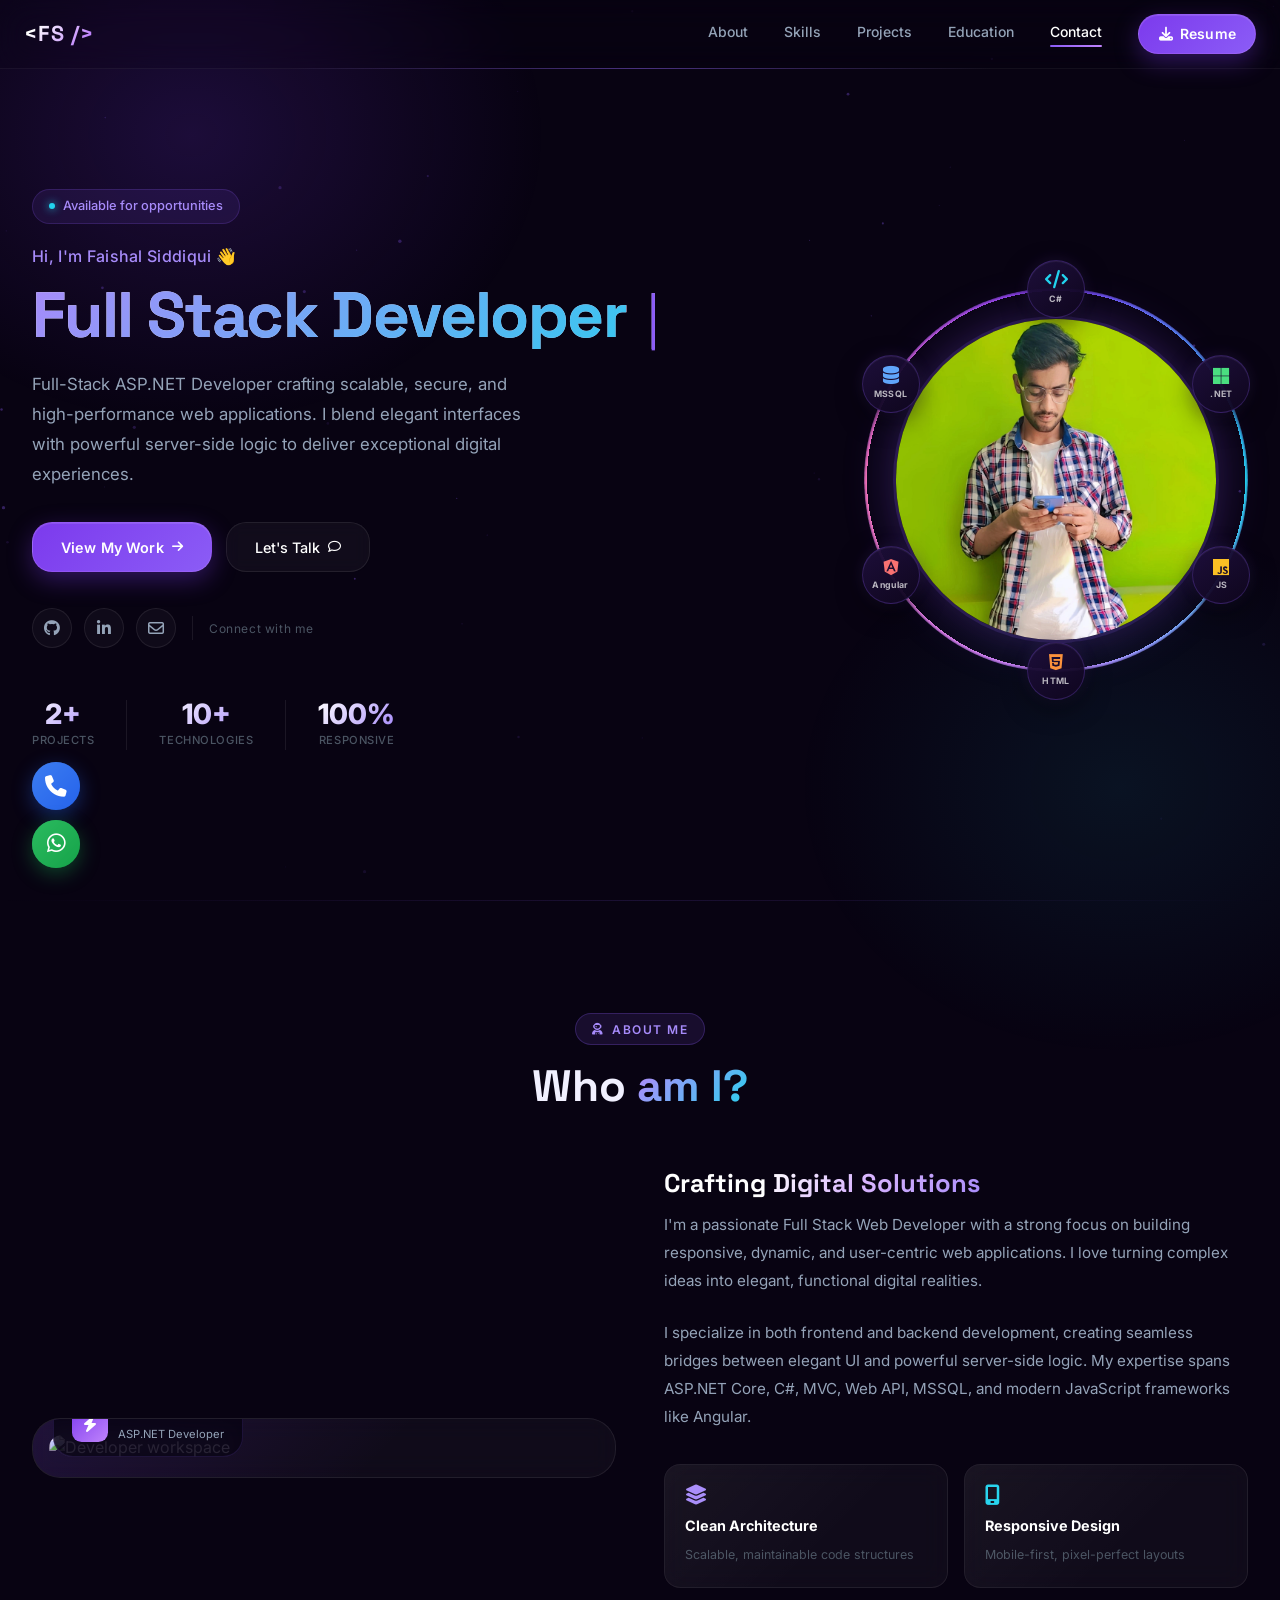
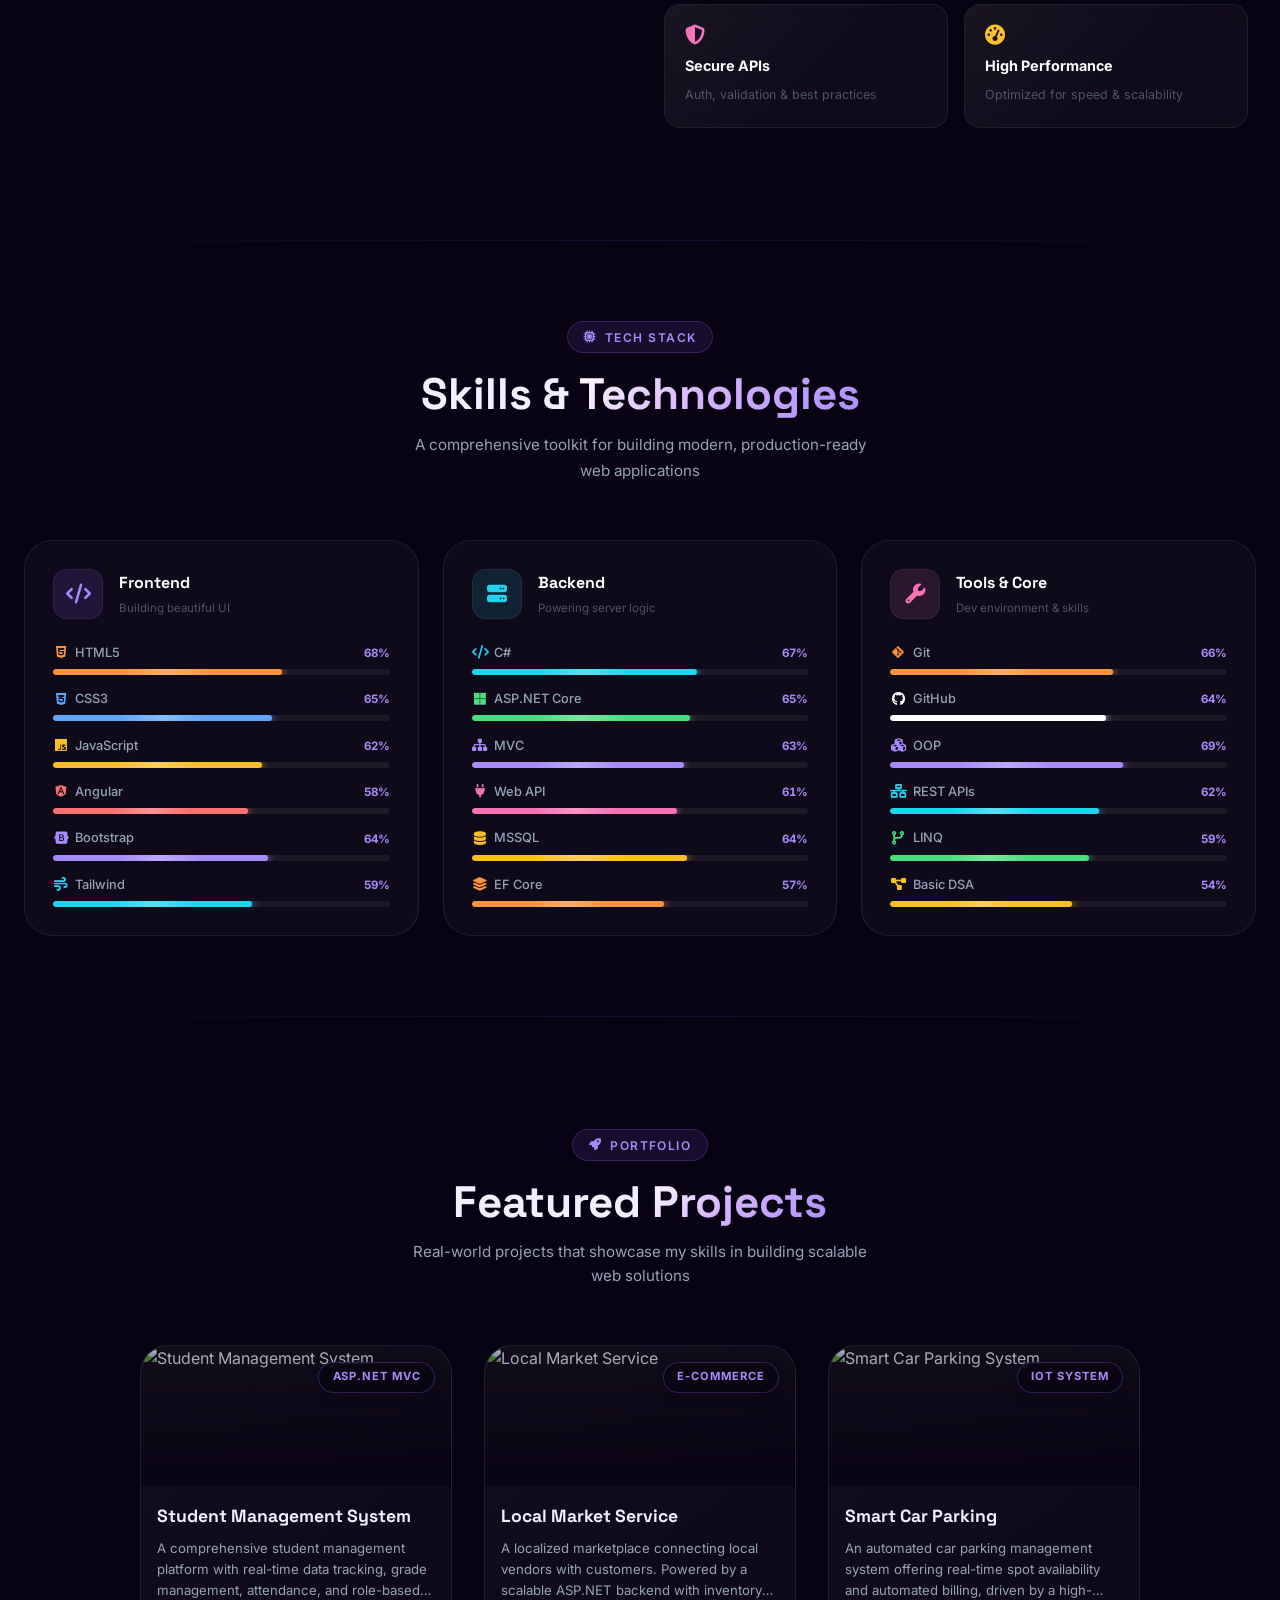
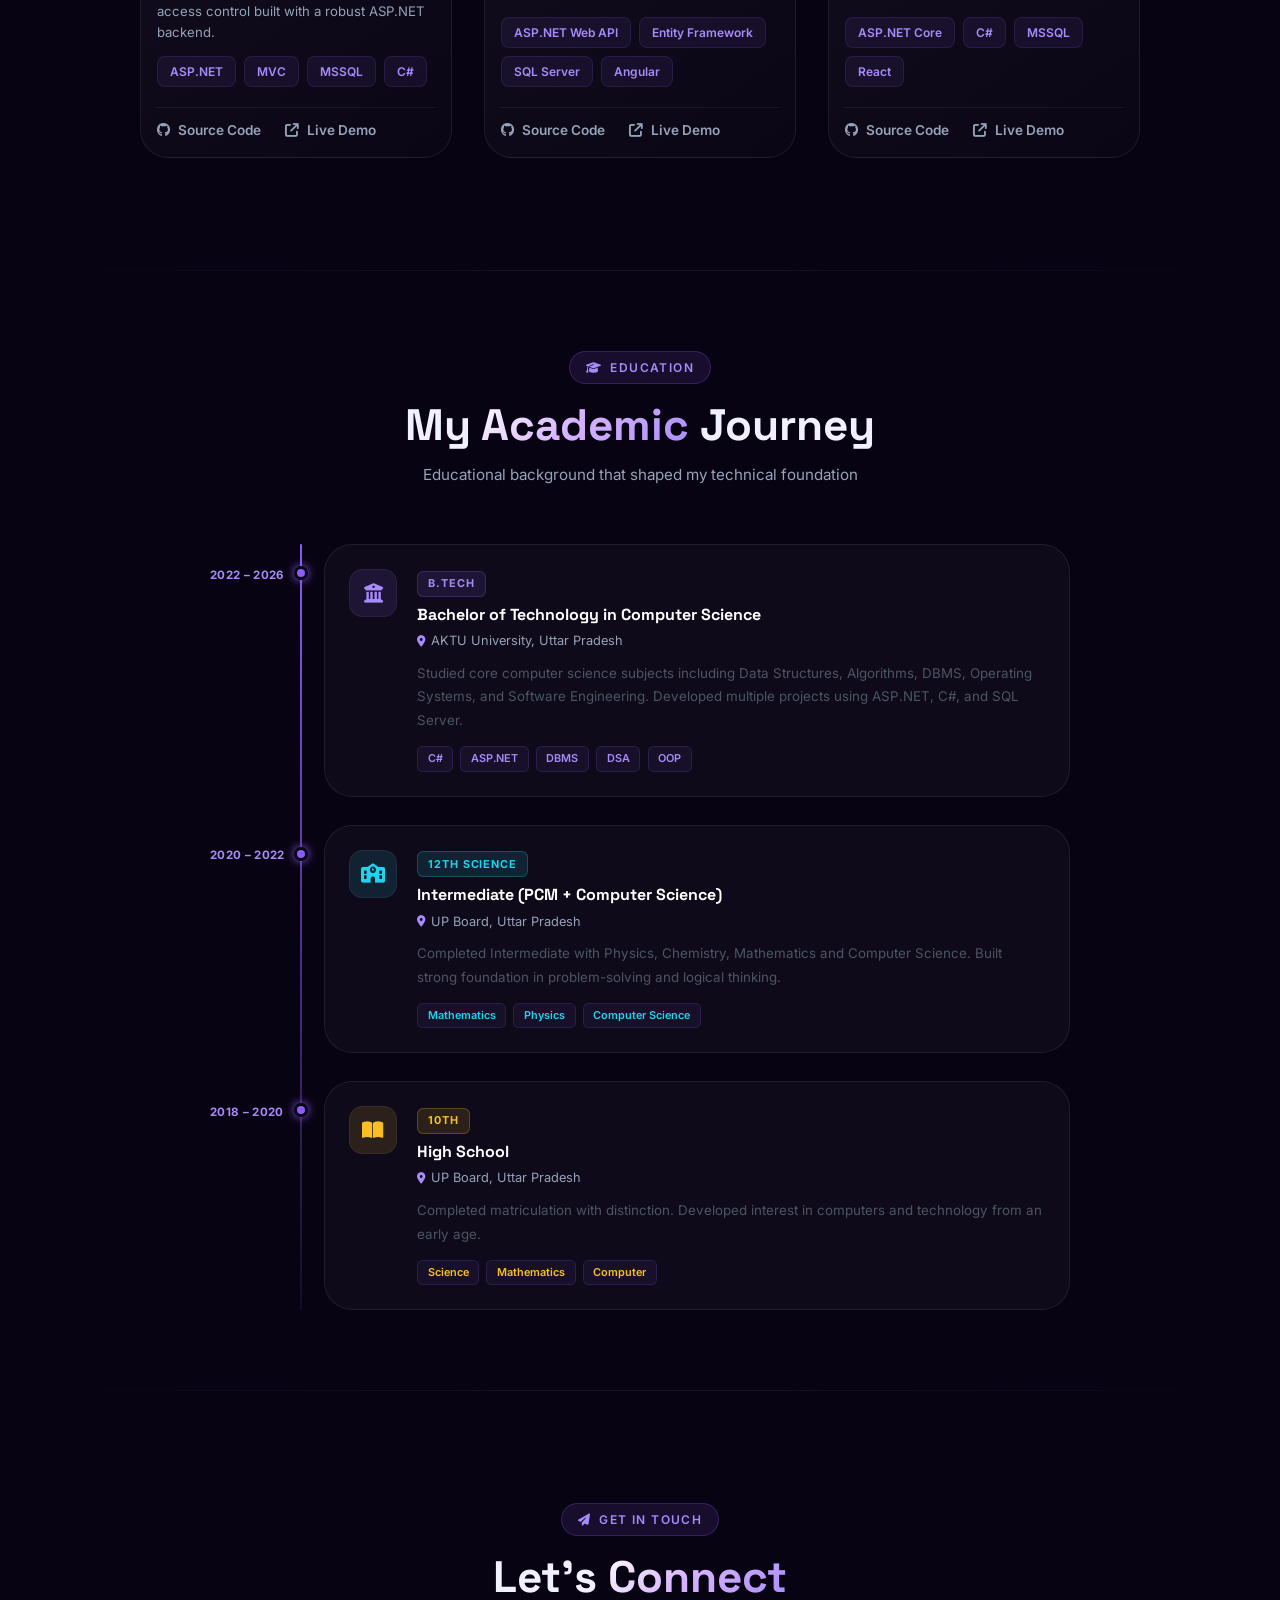
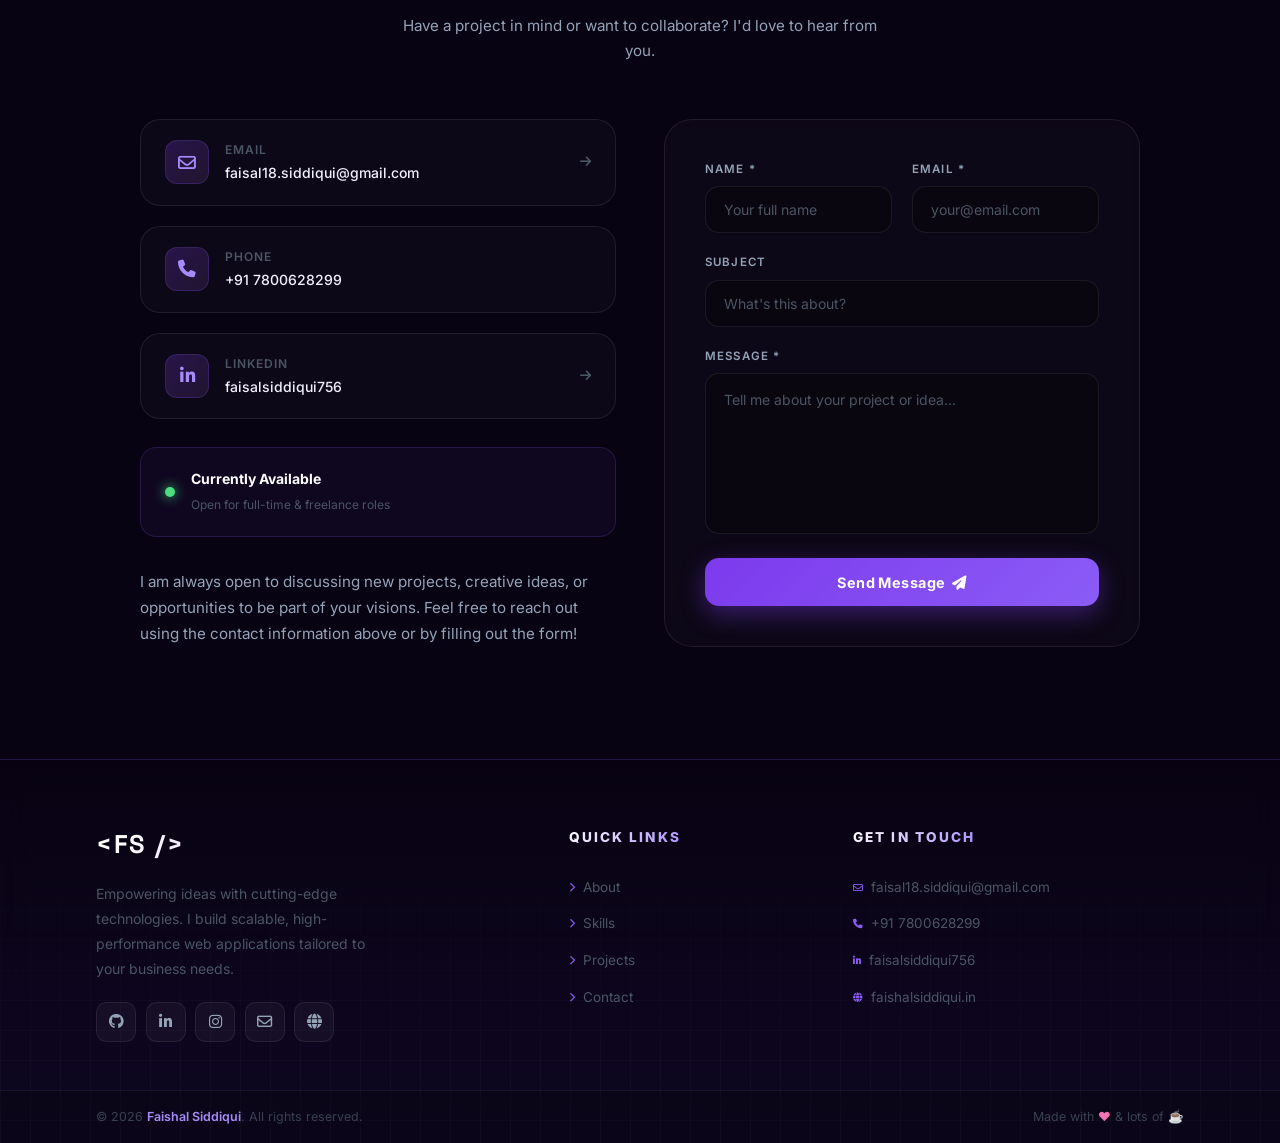
==== commit 8ff24d4c: "Updated project" ====
--- a/index.html
+++ b/index.html
@@ -15,7 +15,7 @@
 
     <!-- Open Graph -->
     <meta property="og:type" content="website">
-    <meta property="og:url" content="https://faishalsiddiqui.com/">
+    <meta property="og:url" content="https://faishalsiddiqui.in/">
     <meta property="og:title" content="Faishal Siddiqui - Full Stack ASP.NET Developer">
     <meta property="og:description"
         content="Full Stack ASP.NET Developer with expertise in C#, ASP.NET Core, MVC, Web API, SQL Server, JavaScript, and modern frontend frameworks.">
@@ -29,7 +29,7 @@
     <meta property="twitter:image" content="https://images.unsplash.com/photo-1498050108023-c5249f4df085?auto=format&fit=crop&w=1200&q=80">
 
     <!-- Canonical -->
-    <link rel="canonical" href="https://faishalsiddiqui.com/">
+    <link rel="canonical" href="https://faishalsiddiqui.in/">
 
     <title>Faishal Siddiqui — Full Stack ASP.NET Developer</title>
 
@@ -44,7 +44,7 @@
       "@context": "https://schema.org",
       "@type": "Person",
       "name": "Faishal Siddiqui",
-      "url": "https://faishalsiddiqui.com",
+      "url": "https://faishalsiddiqui.in",
       "jobTitle": "Full Stack ASP.NET Developer",
       "email": "faisal18.siddiqui@gmail.com",
       "sameAs": [
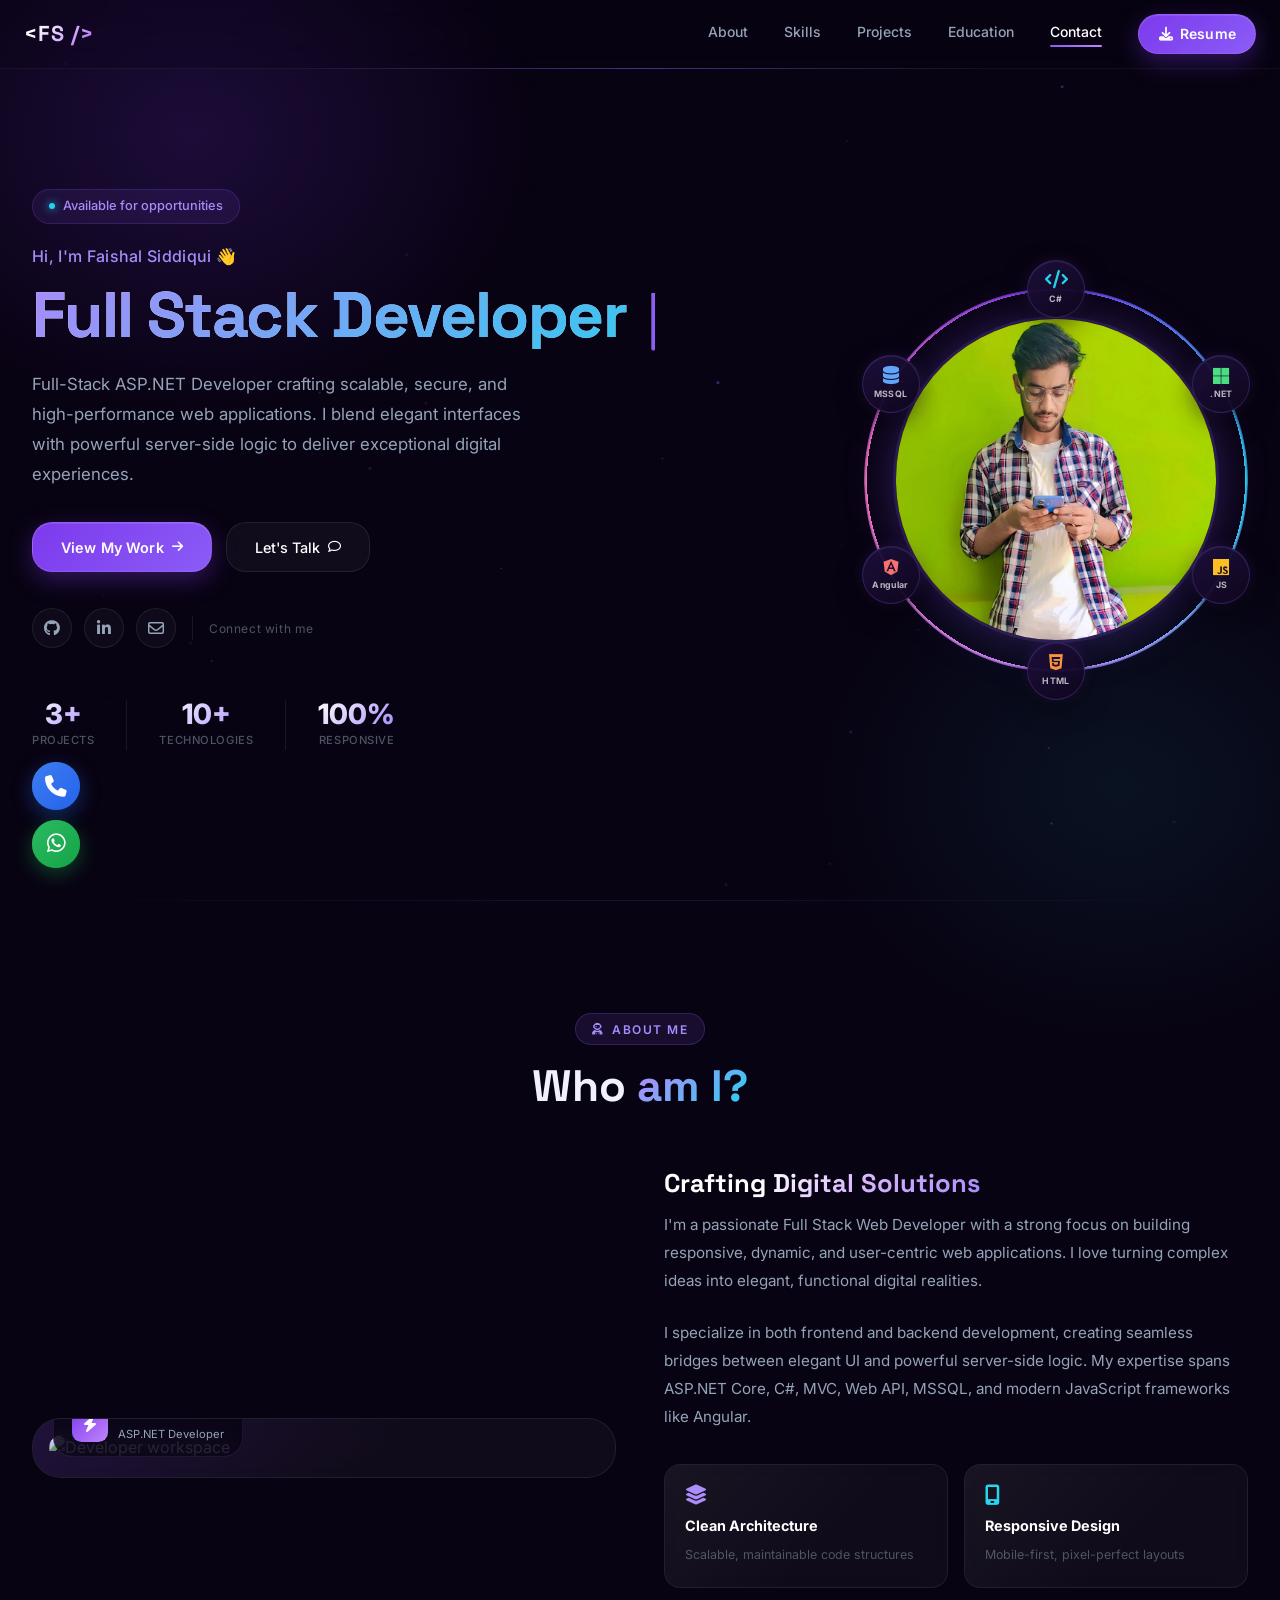
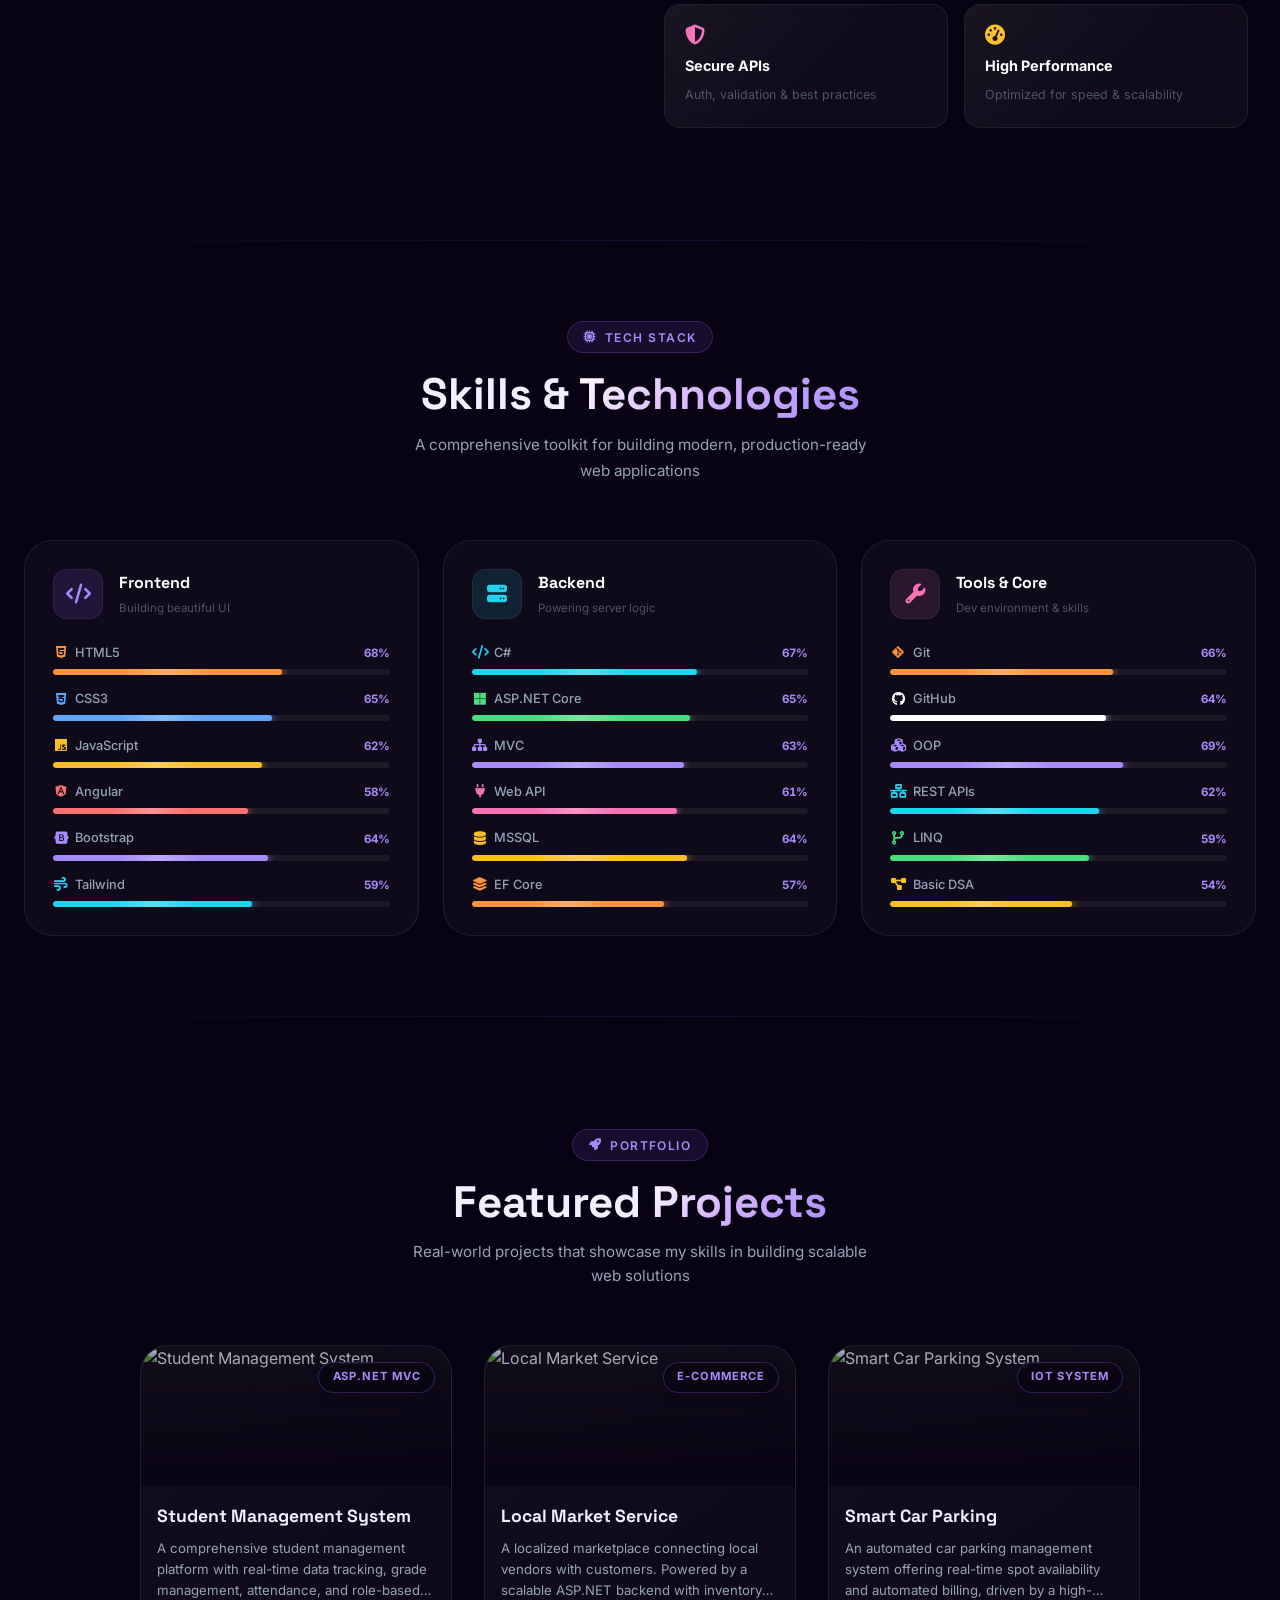
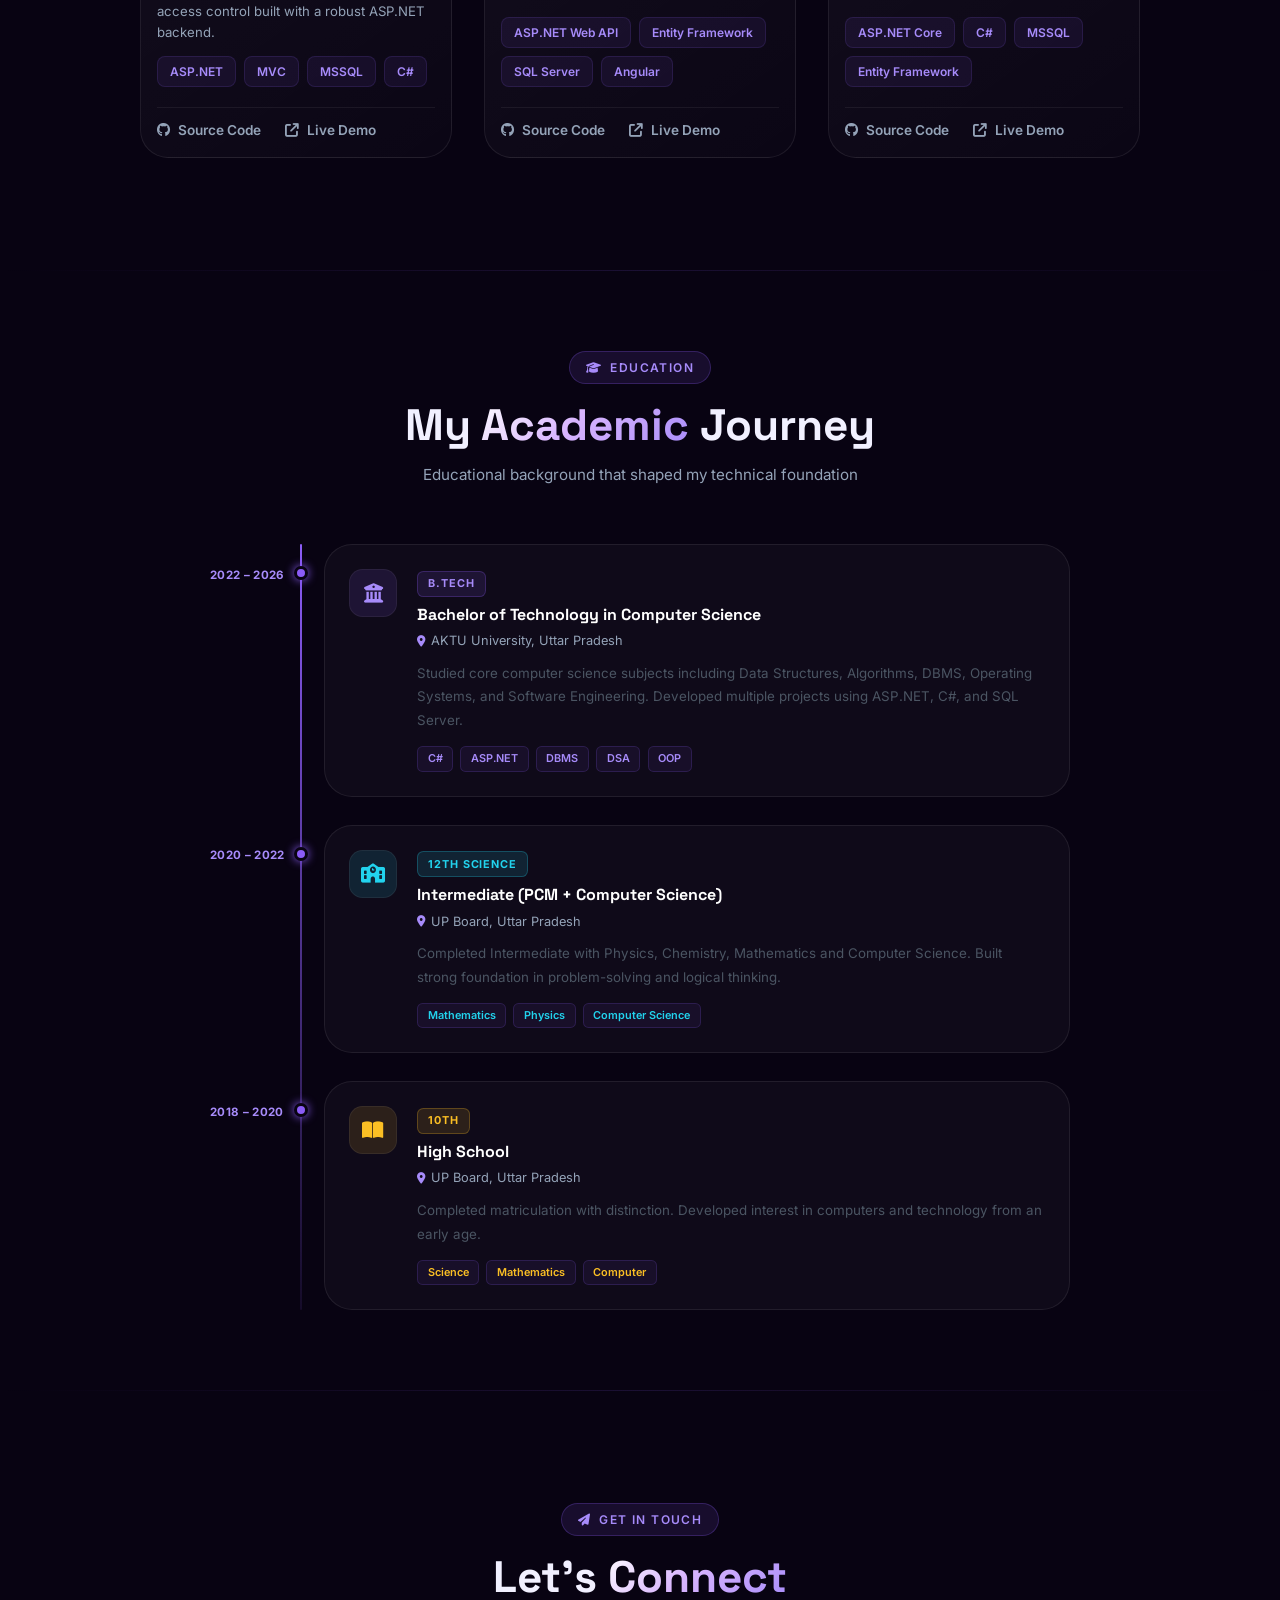
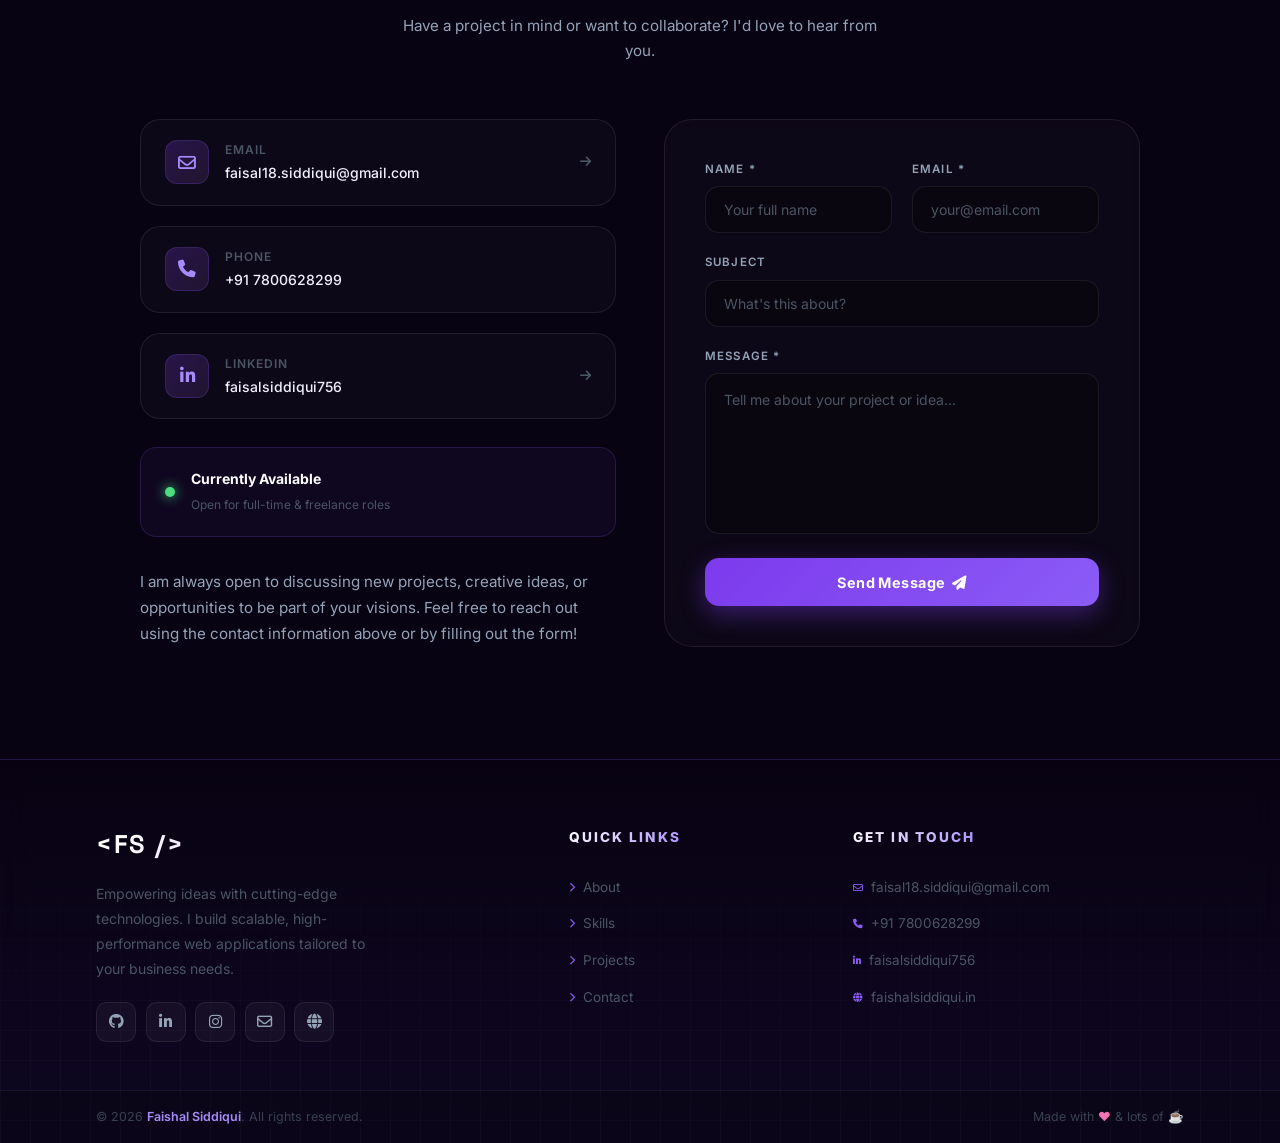
==== commit cc203390: "update portfolio" ====
--- a/index.html
+++ b/index.html
@@ -56,7 +56,7 @@
 
     <link rel="stylesheet" href="https://cdnjs.cloudflare.com/ajax/libs/font-awesome/6.4.0/css/all.min.css">
     <link href="https://unpkg.com/aos@2.3.1/dist/aos.css" rel="stylesheet">
-    <link rel="stylesheet" href="style.css">
+    <link rel="stylesheet" href="../css/style.css">
 </head>
 
 <body class="no-scroll">
@@ -99,7 +99,7 @@
                 <a href="#projects" class="nav-link">Projects</a>
                 <a href="#education" class="nav-link">Education</a>
                 <a href="#contact" class="nav-link">Contact</a>
-                <a href="Resume.html" target="_blank" class="primary-button header-resume-btn">
+                <a href="html/Resume.html" target="_blank" class="primary-button header-resume-btn">
                     <i class="fa-solid fa-download"></i> Resume
                 </a>
             </nav>
@@ -119,7 +119,7 @@
                 <a href="#projects" class="mobile-nav-link">Projects</a>
                 <a href="#education" class="mobile-nav-link">Education</a>
                 <a href="#contact" class="mobile-nav-link">Contact</a>
-                <a href="Resume.html" target="_blank" class="primary-button mobile-resume-btn">
+                <a href="html/Resume.html" target="_blank" class="primary-button mobile-resume-btn">
                     <i class="fa-solid fa-download"></i> Download Resume
                 </a>
             </div>
@@ -184,7 +184,7 @@
                 <!-- Stats -->
                 <div class="hero-stats">
                     <div class="hero-stat">
-                        <strong>2+</strong>
+                        <strong id="project-count">2+</strong>
                         <span>Projects</span>
                     </div>
                     <div class="hero-stat-divider"></div>
@@ -237,7 +237,7 @@
                         </div>
                         <!-- Profile image -->
                         <div class="hero-img-wrapper">
-                            <img src="Images/IMG_20241204_084852_733.webp" alt="Faishal Siddiqui - Full Stack Developer"
+                            <img src="../assets/images/IMG_20241204_084852_733.webp" alt="Faishal Siddiqui - Full Stack Developer"
                                 fetchpriority="high" decoding="async">
                         </div>
                     </div>
@@ -618,7 +618,7 @@
                         </div>
                         <div
                             style="display:flex;gap:1.5rem;padding-top:0.75rem;border-top:1px solid rgba(255,255,255,0.06);">
-                            <a href="https://github.com" target="_blank" rel="noopener noreferrer" class="project-link">
+                            <a href="https://github.com/faisusiddiqui56" target="_blank" rel="noopener noreferrer" class="project-link">
                                 <i class="fa-brands fa-github"></i> Source Code
                             </a>
                             <a href="https://google.com" target="_blank" rel="noopener noreferrer" class="project-link">
@@ -647,10 +647,10 @@
                         </div>
                         <div
                             style="display:flex;gap:1.5rem;padding-top:0.75rem;border-top:1px solid rgba(255,255,255,0.06);">
-                            <a href="https://github.com" target="_blank" rel="noopener noreferrer" class="project-link">
+                            <a href="https://github.com/faisusiddiqui56" target="_blank" rel="noopener noreferrer" class="project-link">
                                 <i class="fa-brands fa-github"></i> Source Code
                             </a>
-                            <a href="https://google.com" target="_blank" rel="noopener noreferrer" class="project-link">
+                            <a href="https://local-market-service-1.onrender.com" target="_blank" rel="noopener noreferrer" class="project-link">
                                 <i class="fa-solid fa-arrow-up-right-from-square"></i> Live Demo
                             </a>
                         </div>
@@ -672,11 +672,11 @@
                             <span class="project-tech-tag">ASP.NET Core</span>
                             <span class="project-tech-tag">C#</span>
                             <span class="project-tech-tag">MSSQL</span>
-                            <span class="project-tech-tag">React</span>
+                            <span class="project-tech-tag">Entity Framework</span>
                         </div>
                         <div
                             style="display:flex;gap:1.5rem;padding-top:0.75rem;border-top:1px solid rgba(255,255,255,0.06);">
-                            <a href="https://github.com" target="_blank" rel="noopener noreferrer" class="project-link">
+                            <a href="https://github.com/faisusiddiqui56" target="_blank" rel="noopener noreferrer" class="project-link">
                                 <i class="fa-brands fa-github"></i> Source Code
                             </a>
                             <a href="https://google.com" target="_blank" rel="noopener noreferrer" class="project-link">
@@ -990,7 +990,7 @@
 
 
     <!-- Scripts -->
-    <script src="script.js" defer></script>
+    <script src="../js/script.js" defer></script>
     <script src="https://unpkg.com/aos@2.3.1/dist/aos.js" defer></script>
 
     <!-- Responsive nav script -->
@@ -1088,6 +1088,16 @@
         }
     </script>
 
+    <!-- Dynamic Project Count -->
+    <script>
+        document.addEventListener('DOMContentLoaded', function () {
+            const projectCards = document.querySelectorAll('.project-card');
+            const projectCountElement = document.getElementById('project-count');
+            if (projectCards.length > 0 && projectCountElement) {
+                projectCountElement.innerText = projectCards.length + '+';
+            }
+        });
+    </script>
 </body>
 
 </html>
--- a/css/style.css
+++ b/css/style.css
@@ -0,0 +1,2224 @@
+@import url('https://fonts.googleapis.com/css2?family=Inter:wght@300;400;500;600;700;800;900&family=Space+Grotesk:wght@400;500;600;700&display=swap');
+
+*, *::before, *::after { box-sizing: border-box; margin: 0; padding: 0; }
+
+:root {
+    --bg-primary: #080312;
+    --bg-secondary: #0d0520;
+    --purple-deep: #4c1d95;
+    --purple-mid: #7c3aed;
+    --purple-bright: #8b5cf6;
+    --purple-light: #a78bfa;
+    --purple-glow: #c084fc;
+    --accent-cyan: #22d3ee;
+    --accent-pink: #f472b6;
+    --accent-blue: #60a5fa;
+    --text-primary: #f1f0ff;
+    --text-secondary: #94a3b8;
+    --text-muted: #4b5563;
+    --border-subtle: rgba(139, 92, 246, 0.15);
+    --glass-bg: rgba(255, 255, 255, 0.03);
+    --glass-border: rgba(255, 255, 255, 0.08);
+    --glow-purple: 0 0 40px rgba(139, 92, 246, 0.4);
+    --glow-cyan: 0 0 30px rgba(34, 211, 238, 0.3);
+    --radius-xl: 1.25rem;
+    --radius-2xl: 1.75rem;
+    --radius-full: 9999px;
+    --transition: 0.35s cubic-bezier(0.4, 0, 0.2, 1);
+}
+
+html { scroll-behavior: smooth; }
+
+html, body {
+    width: 100%;
+    max-width: 100%;
+    overflow-x: hidden;
+}
+
+body {
+    font-family: 'Inter', sans-serif;
+    background-color: var(--bg-primary);
+    color: var(--text-primary);
+    min-height: 100vh;
+    position: relative;
+    line-height: 1.6;
+}
+
+/* ─── Preloader ─── */
+body.no-scroll { overflow: hidden; }
+
+.preloader {
+    position: fixed;
+    inset: 0;
+    z-index: 99999;
+    background: var(--bg-primary);
+    display: flex;
+    align-items: center;
+    justify-content: center;
+    transition: opacity 0.8s cubic-bezier(0.4, 0, 0.2, 1), visibility 0.8s cubic-bezier(0.4, 0, 0.2, 1);
+}
+
+.preloader.fade-out {
+    opacity: 0;
+    visibility: hidden;
+}
+
+.loader-content {
+    position: relative;
+    width: 120px;
+    height: 120px;
+    display: flex;
+    align-items: center;
+    justify-content: center;
+}
+
+.loader-ring {
+    position: absolute;
+    width: 100%;
+    height: 100%;
+    border-radius: 50%;
+    border: 3px solid transparent;
+    border-top-color: var(--purple-bright);
+    border-bottom-color: var(--accent-cyan);
+    animation: loaderSpin 1.5s cubic-bezier(0.68, -0.55, 0.265, 1.55) infinite;
+}
+
+.loader-ring:nth-child(2) {
+    width: 80%;
+    height: 80%;
+    border-top-color: var(--accent-pink);
+    border-bottom-color: var(--purple-glow);
+    animation: loaderSpinReverse 2s cubic-bezier(0.68, -0.55, 0.265, 1.55) infinite;
+}
+
+.loader-text {
+    font-family: 'Space Grotesk', sans-serif;
+    font-size: 1.2rem;
+    font-weight: 700;
+    background: linear-gradient(135deg, #fff 20%, var(--purple-glow) 80%);
+    -webkit-background-clip: text;
+    background-clip: text;
+    color: transparent;
+    animation: ambientPulse 1.5s ease infinite alternate;
+}
+
+@keyframes loaderSpin {
+    0% { transform: rotate(0deg); }
+    100% { transform: rotate(360deg); }
+}
+
+@keyframes loaderSpinReverse {
+    0% { transform: rotate(360deg); }
+    100% { transform: rotate(0deg); }
+}
+
+/* ─── Canvas Particles Background ─── */
+#particles-canvas {
+    position: fixed;
+    inset: 0;
+    z-index: 0;
+    pointer-events: none;
+    opacity: 0.55;
+}
+
+/* ─── Ambient Glow Orbs ─── */
+body::before {
+    content: '';
+    position: fixed;
+    top: -20%;
+    left: -15%;
+    width: 60%;
+    height: 70%;
+    background: radial-gradient(ellipse, rgba(124, 58, 237, 0.18) 0%, transparent 65%);
+    pointer-events: none;
+    z-index: 0;
+    animation: ambientPulse 8s ease-in-out infinite alternate;
+}
+
+body::after {
+    content: '';
+    position: fixed;
+    bottom: -20%;
+    right: -15%;
+    width: 55%;
+    height: 65%;
+    background: radial-gradient(ellipse, rgba(34, 211, 238, 0.08) 0%, transparent 65%);
+    pointer-events: none;
+    z-index: 0;
+    animation: ambientPulse 10s ease-in-out infinite alternate-reverse;
+}
+
+@keyframes ambientPulse {
+    from { opacity: 0.5; transform: scale(1); }
+    to { opacity: 1; transform: scale(1.08); }
+}
+
+/* ─── Typography ─── */
+h1, h2, h3 { font-family: 'Space Grotesk', sans-serif; }
+
+/* ─── Hero H1 ─── */
+.hero-h1 {
+    font-size: clamp(1.8rem, 5vw, 3.5rem);
+    font-weight: 800;
+    color: #fff;
+    line-height: 1.1;
+    letter-spacing: -0.02em;
+    white-space: nowrap;
+    display: flex;
+    align-items: baseline;
+    gap: 0.3em;
+    flex-wrap: nowrap;
+}
+
+/* The animated word */
+.typed-word {
+    background: linear-gradient(135deg, var(--purple-light) 0%, var(--accent-cyan) 60%, var(--purple-glow) 100%);
+    -webkit-background-clip: text;
+    background-clip: text;
+    color: transparent;
+    background-size: 200% 200%;
+    animation: gradientShift 4s ease infinite;
+    min-width: 2ch;
+    display: inline-block;
+}
+
+@keyframes gradientShift {
+    0%   { background-position: 0% 50%; }
+    50%  { background-position: 100% 50%; }
+    100% { background-position: 0% 50%; }
+}
+
+/* Blinking cursor */
+.typed-cursor {
+    display: inline-block;
+    color: var(--purple-bright);
+    font-weight: 300;
+    margin-left: 2px;
+    animation: cursorBlink 0.75s step-end infinite;
+    font-size: 0.85em;
+    line-height: 1;
+    vertical-align: baseline;
+}
+
+@keyframes cursorBlink {
+    0%, 100% { opacity: 1; }
+    50%       { opacity: 0; }
+}
+
+/* Mobile: allow wrap so it doesn't overflow */
+@media (max-width: 540px) {
+    .hero-h1 {
+        white-space: normal;
+        font-size: clamp(2rem, 9vw, 2.8rem);
+    }
+}
+
+img {
+    display: block;
+    max-width: 100%;
+    height: auto;
+}
+
+/* ─── Selection ─── */
+::selection { background: rgba(139, 92, 246, 0.45); color: #fff; }
+
+/* ─── Scrollbar ─── */
+::-webkit-scrollbar { width: 5px; }
+::-webkit-scrollbar-track { background: var(--bg-primary); }
+::-webkit-scrollbar-thumb { background: var(--purple-mid); border-radius: 99px; }
+
+/* ─── Site Header ─── */
+.site-header {
+    position: fixed;
+    width: 100%;
+    left: 0;
+    top: 0;
+    z-index: 100;
+    background: rgba(8, 3, 18, 0.15);
+    backdrop-filter: blur(15px);
+    -webkit-backdrop-filter: blur(15px);
+    border-bottom: 1px solid rgba(255, 255, 255, 0.05);
+    transition: all 0.4s cubic-bezier(0.4, 0, 0.2, 1);
+}
+
+.site-header::after {
+    content: '';
+    position: absolute;
+    bottom: -1px;
+    left: 50%;
+    transform: translateX(-50%);
+    width: 55%;
+    height: 1px;
+    background: linear-gradient(90deg, transparent, var(--purple-bright), transparent);
+    opacity: 0.45;
+    pointer-events: none;
+}
+
+/* Header inner row */
+.header-inner {
+    max-width: 80rem;
+    margin: 0 auto;
+    padding: 0 1.5rem;
+    height: 68px;
+    display: flex;
+    align-items: center;
+    justify-content: space-between;
+    gap: 1rem;
+}
+
+/* Desktop nav */
+.desktop-nav {
+    display: flex;
+    align-items: center;
+    gap: 2.25rem;
+}
+
+/* Resume button inside header */
+.header-resume-btn {
+    padding: 0.5rem 1.2rem;
+    display: inline-flex;
+    align-items: center;
+    gap: 0.45rem;
+    font-size: 0.82rem;
+}
+
+/* Hamburger button — hidden on desktop */
+.hamburger-btn {
+    display: none;
+    align-items: center;
+    justify-content: center;
+    width: 42px;
+    height: 42px;
+    border-radius: 0.6rem;
+    background: rgba(255, 255, 255, 0.05);
+    border: 1px solid rgba(255, 255, 255, 0.1);
+    color: #fff;
+    cursor: pointer;
+    transition: background var(--transition), border-color var(--transition);
+    flex-shrink: 0;
+}
+
+.hamburger-btn:hover {
+    background: rgba(139, 92, 246, 0.15);
+    border-color: rgba(139, 92, 246, 0.35);
+}
+
+/* Mobile menu */
+.mobile-menu {
+    position: absolute;
+    top: 100%;
+    left: 0;
+    right: 0;
+    z-index: 200;
+    background: rgba(5, 2, 15, 0.97);
+    backdrop-filter: blur(20px);
+    -webkit-backdrop-filter: blur(20px);
+    border-bottom: 1px solid var(--border-subtle);
+}
+
+.mobile-menu.hidden { display: none; }
+
+.mobile-menu-inner {
+    max-width: 80rem;
+    margin: 0 auto;
+    padding: 0.75rem 1.5rem 1.25rem;
+    display: flex;
+    flex-direction: column;
+    gap: 0.25rem;
+}
+
+.mobile-resume-btn {
+    margin-top: 0.5rem;
+    padding: 0.75rem 1.25rem;
+    display: flex;
+    align-items: center;
+    justify-content: center;
+    gap: 0.5rem;
+    font-size: 0.875rem;
+}
+
+/* ── Responsive: switch to hamburger below 768px ── */
+@media (max-width: 767px) {
+    .desktop-nav    { display: none !important; }
+    .hamburger-btn  { display: flex; }
+}
+
+
+/* ─── Logo ─── */
+.logo-text {
+    font-family: 'Space Grotesk', sans-serif;
+    font-size: 1.35rem;
+    font-weight: 700;
+    background: linear-gradient(135deg, #fff 20%, var(--purple-glow) 80%);
+    -webkit-background-clip: text;
+    background-clip: text;
+    color: transparent;
+    letter-spacing: 0.05em;
+    transition: all var(--transition);
+    position: relative;
+}
+
+.logo-text::before {
+    content: attr(data-text);
+    position: absolute;
+    inset: 0;
+    background: inherit;
+    -webkit-background-clip: text;
+    background-clip: text;
+    color: transparent;
+    filter: blur(8px);
+    opacity: 0;
+    transition: opacity var(--transition);
+}
+
+.logo-text:hover::before { opacity: 0.6; }
+
+/* ─── Nav Links ─── */
+.nav-link {
+    font-size: 0.875rem;
+    font-weight: 500;
+    color: var(--text-secondary);
+    text-decoration: none;
+    position: relative;
+    padding-bottom: 3px;
+    transition: color var(--transition);
+}
+
+.nav-link::after {
+    content: '';
+    position: absolute;
+    bottom: 0;
+    left: 0;
+    width: 0;
+    height: 2px;
+    background: linear-gradient(90deg, var(--purple-bright), var(--purple-glow));
+    border-radius: 99px;
+    transition: width var(--transition);
+}
+
+.nav-link:hover, .nav-link.active { color: #fff; }
+.nav-link:hover::after, .nav-link.active::after { width: 100%; }
+
+/* ─── Primary Button ─── */
+.primary-button {
+    position: relative;
+    overflow: hidden;
+    background: linear-gradient(135deg, var(--purple-mid), var(--purple-bright));
+    border: 1px solid rgba(192, 132, 252, 0.3);
+    box-shadow: 0 8px 25px rgba(124, 58, 237, 0.35), inset 0 1px 0 rgba(255,255,255,0.1);
+    color: #fff;
+    text-decoration: none;
+    border-radius: var(--radius-xl);
+    font-weight: 600;
+    font-size: 0.875rem;
+    letter-spacing: 0.01em;
+    transition: all var(--transition);
+}
+
+.primary-button::before {
+    content: '';
+    position: absolute;
+    inset: 0;
+    background: linear-gradient(135deg, var(--purple-bright), var(--purple-glow));
+    opacity: 0;
+    transition: opacity var(--transition);
+}
+
+.primary-button::after {
+    content: '';
+    position: absolute;
+    inset: 0;
+    background: linear-gradient(90deg, transparent 0%, rgba(255,255,255,0.18) 50%, transparent 100%);
+    transform: translateX(-120%);
+    transition: transform 0.6s ease;
+}
+
+.primary-button:hover {
+    transform: translateY(-2px);
+    box-shadow: 0 14px 35px rgba(124, 58, 237, 0.5), inset 0 1px 0 rgba(255,255,255,0.15);
+}
+
+.primary-button:hover::before { opacity: 1; }
+.primary-button:hover::after { transform: translateX(120%); }
+
+/* ─── Secondary Button ─── */
+.secondary-button {
+    position: relative;
+    background: rgba(255, 255, 255, 0.04);
+    border: 1px solid var(--glass-border);
+    border-radius: var(--radius-xl);
+    color: #fff;
+    text-decoration: none;
+    font-weight: 500;
+    transition: all var(--transition);
+    backdrop-filter: blur(8px);
+}
+
+.secondary-button:hover {
+    background: rgba(255, 255, 255, 0.08);
+    border-color: rgba(139, 92, 246, 0.4);
+    transform: translateY(-2px);
+}
+
+/* ─── Section heading styles ─── */
+.section-badge {
+    display: inline-flex;
+    align-items: center;
+    gap: 0.5rem;
+    padding: 0.35rem 1rem;
+    background: rgba(139, 92, 246, 0.12);
+    border: 1px solid rgba(139, 92, 246, 0.25);
+    border-radius: var(--radius-full);
+    font-size: 0.75rem;
+    font-weight: 600;
+    letter-spacing: 0.12em;
+    text-transform: uppercase;
+    color: var(--purple-light);
+    margin-bottom: 1rem;
+}
+
+.section-title {
+    font-size: clamp(1.75rem, 4vw, 2.75rem);
+    font-weight: 700;
+    color: var(--text-primary);
+    line-height: 1.15;
+}
+
+.gradient-text {
+    background: linear-gradient(135deg, #ffffff 0%, #d8b4fe 45%, #a78bfa 100%);
+    -webkit-background-clip: text;
+    background-clip: text;
+    color: transparent;
+}
+
+.gradient-text-cyan {
+    background: linear-gradient(135deg, var(--purple-glow) 0%, var(--accent-cyan) 100%);
+    -webkit-background-clip: text;
+    background-clip: text;
+    color: transparent;
+}
+
+/* ─── Hero Section ─── */
+.hero-section {
+    position: relative;
+    z-index: 1;
+    min-height: 100vh;
+    padding-top: 75px;
+    display: flex;
+    align-items: center;
+}
+
+.hero-tag {
+    display: inline-flex;
+    align-items: center;
+    gap: 0.5rem;
+    padding: 0.4rem 1rem;
+    background: rgba(139, 92, 246, 0.1);
+    border: 1px solid rgba(139, 92, 246, 0.2);
+    border-radius: var(--radius-full);
+    font-size: 0.8rem;
+    font-weight: 500;
+    color: var(--purple-light);
+    margin-bottom: 1.25rem;
+}
+
+.hero-tag .dot {
+    width: 6px;
+    height: 6px;
+    background: var(--accent-cyan);
+    border-radius: 50%;
+    animation: blink 1.5s ease-in-out infinite;
+    box-shadow: 0 0 8px var(--accent-cyan);
+}
+
+@keyframes blink {
+    0%, 100% { opacity: 1; }
+    50% { opacity: 0.3; }
+}
+
+.hero-h1 {
+    font-size: clamp(2rem, 5vw, 4rem);
+    font-weight: 800;
+    line-height: 1.05;
+    letter-spacing: -0.025em;
+    background: linear-gradient(135deg, #ffffff 0%, #e2d9f3 35%, #a78bfa 70%, #7c3aed 100%);
+    background-size: 200% 200%;
+    -webkit-background-clip: text;
+    background-clip: text;
+    color: transparent;
+    animation: slideInLeft 0.9s cubic-bezier(0.16, 1, 0.3, 1) both, gradientShift 4s ease infinite;
+}
+
+@keyframes slideInLeft {
+    from { opacity: 0; transform: translateX(-60px); }
+    to { opacity: 1; transform: translateX(0); }
+}
+
+.hero-desc {
+    font-size: clamp(0.9rem, 2vw, 1.05rem);
+    color: var(--text-secondary);
+    max-width: 520px;
+    line-height: 1.8;
+}
+
+.hero-stats {
+    display: flex;
+    gap: 2rem;
+    padding: 1.25rem 0;
+}
+
+.hero-stat {
+    text-align: center;
+}
+
+.hero-stat strong {
+    display: block;
+    font-size: 1.75rem;
+    font-weight: 800;
+    background: linear-gradient(135deg, #fff, var(--purple-light));
+    -webkit-background-clip: text;
+    background-clip: text;
+    color: transparent;
+    line-height: 1;
+}
+
+.hero-stat span {
+    display: block;
+    font-size: 0.7rem;
+    color: var(--text-muted);
+    margin-top: 0.25rem;
+    letter-spacing: 0.05em;
+    text-transform: uppercase;
+    font-weight: 500;
+}
+
+.hero-stat-divider {
+    width: 1px;
+    background: var(--glass-border);
+    align-self: stretch;
+}
+
+.social-pill {
+    display: inline-flex;
+    align-items: center;
+    justify-content: center;
+    width: 40px;
+    height: 40px;
+    background: var(--glass-bg);
+    border: 1px solid var(--glass-border);
+    border-radius: 50%;
+    color: var(--text-secondary);
+    font-size: 1rem;
+    text-decoration: none;
+    transition: all var(--transition);
+}
+
+.social-pill:hover {
+    background: rgba(139, 92, 246, 0.15);
+    border-color: var(--purple-bright);
+    color: var(--purple-light);
+    transform: translateY(-3px);
+    box-shadow: 0 8px 20px rgba(139, 92, 246, 0.3);
+}
+
+/* ─── Hero Visual ─── */
+.hero-visual {
+    width: min(24rem, calc(100vw - 4rem));
+    max-width: 100%;
+    flex-shrink: 0;
+    position: relative;
+}
+
+.hero-img-ring {
+    position: relative;
+    width: 100%;
+    aspect-ratio: 1;
+    display: flex;
+    align-items: center;
+    justify-content: center;
+}
+
+.hero-img-ring::before {
+    content: '';
+    position: absolute;
+    inset: 0;
+    border-radius: 50%;
+    background: conic-gradient(from 0deg, var(--purple-mid), var(--accent-cyan), var(--purple-glow), var(--accent-pink), var(--purple-mid));
+    animation: rotateConic 6s linear infinite;
+    padding: 3px;
+    -webkit-mask: radial-gradient(farthest-side, transparent calc(100% - 3px), #000 calc(100% - 3px));
+    mask: radial-gradient(farthest-side, transparent calc(100% - 3px), #000 calc(100% - 3px));
+    filter: blur(1px);
+}
+
+@keyframes rotateConic {
+    from { transform: rotate(0deg); }
+    to { transform: rotate(360deg); }
+}
+
+.hero-img-glow {
+    position: absolute;
+    inset: 5%;
+    border-radius: 50%;
+    background: radial-gradient(circle, rgba(139, 92, 246, 0.35), transparent 70%);
+    filter: blur(20px);
+    animation: ambientPulse 4s ease-in-out infinite alternate;
+}
+
+.hero-top-images {
+    position: absolute;
+    top: 8%;
+    left: 50%;
+    width: min(78%, 300px);
+    display: grid;
+    grid-template-columns: repeat(6, minmax(0, 1fr));
+    gap: clamp(0.2rem, 1vw, 0.4rem);
+    transform: translateX(-50%);
+    z-index: 4;
+    overflow: hidden;
+    pointer-events: none;
+}
+
+.hero-top-images img {
+    width: 100%;
+    aspect-ratio: 1;
+    min-width: 0;
+    display: block;
+    object-fit: cover;
+    border-radius: 50%;
+    border: 2px solid rgba(255, 255, 255, 0.18);
+    box-shadow: 0 6px 16px rgba(0, 0, 0, 0.35);
+}
+
+.hero-img-wrapper {
+    width: 85%;
+    height: 85%;
+    border-radius: 50%;
+    overflow: hidden;
+    border: 3px solid rgba(139, 92, 246, 0.25);
+    box-shadow: 0 0 50px rgba(139, 92, 246, 0.25), inset 0 0 30px rgba(0,0,0,0.5);
+    position: relative;
+    z-index: 2;
+    transition: box-shadow var(--transition);
+}
+
+.hero-img-wrapper:hover {
+    box-shadow: 0 0 70px rgba(139, 92, 246, 0.45), inset 0 0 30px rgba(0,0,0,0.5);
+}
+
+.hero-img-wrapper img {
+    width: 100%;
+    height: 100%;
+    object-fit: cover;
+    transition: transform 0.6s ease;
+}
+
+.hero-img-wrapper:hover img { transform: scale(1.04); }
+
+/* ─── Tech Orbit ─── */
+.tech-orbit {
+    position: absolute;
+    inset: 0;
+    width: 100%;
+    height: 100%;
+    border-radius: 50%;
+    border: 1px dashed rgba(139, 92, 246, 0.2);
+    animation: orbit 20s linear infinite;
+    z-index: 3;
+    --badge-r: 29px;
+}
+
+@keyframes orbit {
+    to { transform: rotate(360deg); }
+}
+
+.tech-badge {
+    position: absolute;
+    width: 58px;
+    height: 58px;
+    border-radius: 50%;
+    background: linear-gradient(145deg, rgba(30, 15, 60, 0.96), rgba(15, 6, 30, 0.96));
+    border: 1px solid rgba(139, 92, 246, 0.25);
+    box-shadow: 0 8px 25px rgba(0, 0, 0, 0.5), 0 0 15px rgba(139, 92, 246, 0.15), inset 0 1px 0 rgba(255,255,255,0.06);
+    display: flex;
+    flex-direction: column;
+    align-items: center;
+    justify-content: center;
+    gap: 2px;
+    animation: counter-orbit 20s linear infinite;
+    transition: all var(--transition);
+    cursor: default;
+}
+
+.tech-badge:hover {
+    box-shadow: 0 8px 30px rgba(139, 92, 246, 0.5), inset 0 1px 0 rgba(255,255,255,0.1);
+    border-color: var(--purple-bright);
+    transform: scale(1.15);
+}
+
+@keyframes counter-orbit {
+    to { transform: rotate(-360deg); }
+}
+
+.tech-badge i { font-size: 1.15rem; }
+.tech-badge span { font-size: 0.55rem; font-weight: 700; color: rgba(255,255,255,0.7); letter-spacing: 0.04em; }
+
+/* Badge positions on the orbit circle */
+.badge-1 { top: calc(0% - var(--badge-r)); left: calc(50% - var(--badge-r)); }
+.badge-2 { top: calc(25% - var(--badge-r)); left: calc(93.3% - var(--badge-r)); }
+.badge-3 { top: calc(75% - var(--badge-r)); left: calc(93.3% - var(--badge-r)); }
+.badge-4 { top: calc(100% - var(--badge-r)); left: calc(50% - var(--badge-r)); }
+.badge-5 { top: calc(75% - var(--badge-r)); left: calc(6.7% - var(--badge-r)); }
+.badge-6 { top: calc(25% - var(--badge-r)); left: calc(6.7% - var(--badge-r)); }
+
+/* ─── Glass Card ─── */
+.glass-card {
+    background: rgba(255, 255, 255, 0.035);
+    border: 1px solid var(--glass-border);
+    border-radius: var(--radius-2xl);
+    backdrop-filter: blur(12px);
+    -webkit-backdrop-filter: blur(12px);
+    position: relative;
+    overflow: hidden;
+    transition: all var(--transition);
+}
+
+.glass-card::before {
+    content: '';
+    position: absolute;
+    inset: 0;
+    background: linear-gradient(135deg, rgba(255,255,255,0.04) 0%, transparent 60%);
+    pointer-events: none;
+}
+
+.glass-card:hover {
+    border-color: rgba(139, 92, 246, 0.3);
+    box-shadow: 0 20px 60px rgba(0, 0, 0, 0.4), 0 0 30px rgba(139, 92, 246, 0.1);
+    transform: translateY(-4px);
+}
+
+/* ─── About Section ─── */
+.about-image-wrapper {
+    position: relative;
+    border-radius: var(--radius-2xl);
+    overflow: hidden;
+}
+
+.about-image-wrapper::before {
+    content: '';
+    position: absolute;
+    inset: 0;
+    background: linear-gradient(135deg, rgba(124, 58, 237, 0.15) 0%, transparent 60%);
+    z-index: 1;
+    pointer-events: none;
+}
+
+.about-image-wrapper img {
+    width: 100%;
+    border-radius: var(--radius-2xl);
+    display: block;
+    transition: transform 0.6s ease;
+}
+
+.about-image-wrapper:hover img { transform: scale(1.03); }
+
+.about-floating-badge {
+    position: absolute;
+    bottom: 1.25rem;
+    left: 1.25rem;
+    z-index: 2;
+    background: rgba(8, 3, 18, 0.85);
+    backdrop-filter: blur(12px);
+    border: 1px solid var(--border-subtle);
+    border-radius: var(--radius-xl);
+    padding: 0.65rem 1.1rem;
+    display: flex;
+    align-items: center;
+    gap: 0.65rem;
+}
+
+.about-floating-badge .badge-icon {
+    width: 36px;
+    height: 36px;
+    background: linear-gradient(135deg, var(--purple-mid), var(--purple-glow));
+    border-radius: 0.6rem;
+    display: flex;
+    align-items: center;
+    justify-content: center;
+    font-size: 1rem;
+    color: #fff;
+    flex-shrink: 0;
+}
+
+.about-floating-badge .badge-text strong {
+    display: block;
+    font-size: 0.875rem;
+    font-weight: 700;
+    color: #fff;
+    line-height: 1.2;
+}
+
+.about-floating-badge .badge-text span {
+    font-size: 0.7rem;
+    color: var(--text-secondary);
+}
+
+/* ─── Skills Section ─── */
+.skill-card {
+    background: rgba(255, 255, 255, 0.03);
+    border: 1px solid var(--glass-border);
+    border-radius: var(--radius-2xl);
+    padding: 1.75rem;
+    position: relative;
+    overflow: hidden;
+    transition: all var(--transition);
+}
+
+.skill-card::after {
+    content: '';
+    position: absolute;
+    top: 0;
+    left: 0;
+    right: 0;
+    height: 2px;
+    background: linear-gradient(90deg, transparent, var(--purple-bright), transparent);
+    opacity: 0;
+    transition: opacity var(--transition);
+}
+
+.skill-card:hover::after { opacity: 1; }
+
+.skill-card:hover {
+    border-color: rgba(139, 92, 246, 0.4);
+    background: rgba(139, 92, 246, 0.06);
+    transform: translateY(-6px);
+    box-shadow: 0 25px 50px rgba(0, 0, 0, 0.4), 0 0 25px rgba(139, 92, 246, 0.12);
+}
+
+.skill-icon-wrapper {
+    width: 52px;
+    height: 52px;
+    border-radius: 0.9rem;
+    display: flex;
+    align-items: center;
+    justify-content: center;
+    font-size: 1.35rem;
+    margin-bottom: 1.25rem;
+    position: relative;
+}
+
+.skill-icon-wrapper::before {
+    content: '';
+    position: absolute;
+    inset: 0;
+    border-radius: inherit;
+    opacity: 0.25;
+}
+
+.skill-tag {
+    display: inline-flex;
+    align-items: center;
+    padding: 0.3rem 0.75rem;
+    background: rgba(139, 92, 246, 0.08);
+    border: 1px solid rgba(139, 92, 246, 0.2);
+    border-radius: 0.45rem;
+    font-size: 0.72rem;
+    font-weight: 500;
+    color: var(--purple-light);
+    transition: all 0.2s ease;
+}
+
+.skill-tag:hover {
+    background: rgba(139, 92, 246, 0.18);
+    border-color: var(--purple-bright);
+    color: #fff;
+}
+
+/* ─── Projects Section ─── */
+.project-card {
+    background: linear-gradient(145deg, rgba(255, 255, 255, 0.05), rgba(255, 255, 255, 0.015));
+    border: 1px solid var(--glass-border);
+    border-radius: var(--radius-2xl);
+    overflow: hidden;
+    display: flex;
+    flex-direction: column;
+    position: relative;
+    transition: all var(--transition);
+}
+
+.project-card::before {
+    content: '';
+    position: absolute;
+    inset: 0;
+    background: linear-gradient(145deg, rgba(139, 92, 246, 0.08), transparent);
+    opacity: 0;
+    transition: opacity var(--transition);
+    pointer-events: none;
+}
+
+.project-card:hover::before { opacity: 1; }
+
+.project-card:hover {
+    transform: translateY(-10px);
+    border-color: rgba(139, 92, 246, 0.5);
+    box-shadow: 0 30px 60px rgba(0, 0, 0, 0.6), 0 0 40px rgba(139, 92, 246, 0.2);
+}
+
+.project-img-wrapper {
+    position: relative;
+    overflow: hidden;
+    height: 140px;
+}
+
+.project-img-wrapper img {
+    width: 100%;
+    height: 100%;
+    object-fit: cover;
+    transition: transform 0.6s cubic-bezier(0.4, 0, 0.2, 1);
+    filter: brightness(0.85) saturate(1.1);
+}
+
+.project-card:hover .project-img-wrapper img { transform: scale(1.1); filter: brightness(1) saturate(1.2); }
+
+.project-img-overlay {
+    position: absolute;
+    inset: 0;
+    background: linear-gradient(to bottom, rgba(8,3,18,0.1), rgba(8,3,18,0.85));
+    pointer-events: none;
+}
+
+.project-img-badge {
+    position: absolute;
+    top: 1rem;
+    right: 1rem;
+    padding: 0.35rem 0.85rem;
+    background: rgba(8, 3, 18, 0.7);
+    backdrop-filter: blur(12px);
+    border: 1px solid rgba(139, 92, 246, 0.3);
+    border-radius: var(--radius-full);
+    font-size: 0.7rem;
+    font-weight: 700;
+    letter-spacing: 0.08em;
+    color: var(--purple-light);
+    text-transform: uppercase;
+    box-shadow: 0 4px 12px rgba(0,0,0,0.2);
+    transition: all 0.3s ease;
+}
+
+.project-card:hover .project-img-badge {
+    background: rgba(139, 92, 246, 0.2);
+    border-color: rgba(139, 92, 246, 0.6);
+    box-shadow: 0 0 15px rgba(139, 92, 246, 0.4);
+    color: #fff;
+}
+
+.project-body { padding: 1rem; flex: 1; display: flex; flex-direction: column; }
+
+.project-body h3 {
+    font-size: 1.1rem;
+    font-weight: 700;
+    color: var(--text-primary);
+    margin-bottom: 0.5rem;
+    transition: color 0.3s ease;
+}
+
+.project-card:hover .project-body h3 {
+    color: var(--purple-light);
+}
+
+.project-body p {
+    font-size: 0.825rem;
+    color: var(--text-secondary);
+    line-height: 1.6;
+    flex: 1;
+    margin-bottom: 1rem;
+    display: -webkit-box;
+    -webkit-line-clamp: 3;
+    -webkit-box-orient: vertical;
+    overflow: hidden;
+}
+
+.project-tech-tag {
+    display: inline-flex;
+    padding: 0.3rem 0.75rem;
+    background: rgba(139, 92, 246, 0.08);
+    border: 1px solid rgba(139, 92, 246, 0.15);
+    border-radius: 0.5rem;
+    font-size: 0.75rem;
+    font-weight: 600;
+    color: var(--purple-light);
+    transition: all 0.3s ease;
+}
+
+.project-tech-tag:hover {
+    background: rgba(139, 92, 246, 0.2);
+    border-color: rgba(139, 92, 246, 0.4);
+    transform: translateY(-2px);
+}
+
+.project-link {
+    display: inline-flex;
+    align-items: center;
+    gap: 0.5rem;
+    font-size: 0.85rem;
+    font-weight: 600;
+    color: var(--text-secondary);
+    text-decoration: none;
+    transition: all var(--transition);
+}
+
+.project-link:hover { color: var(--purple-light); transform: translateX(2px); }
+
+/* ─── Contact Section ─── */
+.contact-info-card {
+    background: rgba(255,255,255,0.025);
+    border: 1px solid var(--glass-border);
+    border-radius: var(--radius-xl);
+    padding: 1.25rem 1.5rem;
+    display: flex;
+    align-items: center;
+    gap: 1rem;
+    text-decoration: none;
+    transition: all var(--transition);
+}
+
+.contact-info-card:hover {
+    background: rgba(139, 92, 246, 0.08);
+    border-color: rgba(139, 92, 246, 0.35);
+    transform: translateX(6px);
+}
+
+.contact-icon {
+    width: 44px;
+    height: 44px;
+    border-radius: 0.75rem;
+    background: linear-gradient(135deg, rgba(124, 58, 237, 0.25), rgba(192, 132, 252, 0.1));
+    border: 1px solid rgba(139, 92, 246, 0.2);
+    display: flex;
+    align-items: center;
+    justify-content: center;
+    font-size: 1.1rem;
+    color: var(--purple-light);
+    flex-shrink: 0;
+    transition: all var(--transition);
+}
+
+.contact-info-card:hover .contact-icon {
+    background: linear-gradient(135deg, var(--purple-mid), var(--purple-bright));
+    color: #fff;
+    box-shadow: 0 0 20px rgba(139, 92, 246, 0.4);
+}
+
+.contact-info-card h4 {
+    font-size: 0.75rem;
+    font-weight: 600;
+    color: var(--text-muted);
+    letter-spacing: 0.08em;
+    text-transform: uppercase;
+    margin-bottom: 0.2rem;
+}
+
+.contact-info-card p {
+    font-size: 0.875rem;
+    font-weight: 500;
+    color: var(--text-primary);
+}
+
+/* ─── Contact Form ─── */
+.contact-form {
+    background: rgba(255,255,255,0.025);
+    border: 1px solid var(--glass-border);
+    border-radius: var(--radius-2xl);
+    padding: 2.5rem;
+    backdrop-filter: blur(8px);
+}
+
+.form-group {
+    display: flex;
+    flex-direction: column;
+    gap: 0.5rem;
+}
+
+.form-label {
+    font-size: 0.72rem;
+    font-weight: 600;
+    color: var(--text-secondary);
+    letter-spacing: 0.1em;
+    text-transform: uppercase;
+}
+
+.form-input {
+    width: 100%;
+    background: rgba(0,0,0,0.3);
+    border: 1px solid var(--glass-border);
+    border-radius: 0.875rem;
+    padding: 0.875rem 1.1rem;
+    font-size: 0.875rem;
+    color: var(--text-primary);
+    font-family: 'Inter', sans-serif;
+    transition: all var(--transition);
+    outline: none;
+}
+
+.form-input::placeholder { color: var(--text-muted); }
+
+.form-input:focus {
+    border-color: var(--purple-bright);
+    background: rgba(139, 92, 246, 0.05);
+    box-shadow: 0 0 0 3px rgba(139, 92, 246, 0.12);
+}
+
+.form-textarea { resize: none; min-height: 130px; line-height: 1.7; }
+
+.submit-btn {
+    width: 100%;
+    padding: 0.95rem 2rem;
+    background: linear-gradient(135deg, var(--purple-mid), var(--purple-bright));
+    border: none;
+    border-radius: 0.875rem;
+    color: #fff;
+    font-size: 0.9rem;
+    font-weight: 700;
+    font-family: 'Inter', sans-serif;
+    letter-spacing: 0.03em;
+    cursor: pointer;
+    position: relative;
+    overflow: hidden;
+    transition: all var(--transition);
+    box-shadow: 0 8px 25px rgba(124, 58, 237, 0.4);
+}
+
+.submit-btn::after {
+    content: '';
+    position: absolute;
+    inset: 0;
+    background: linear-gradient(90deg, transparent, rgba(255,255,255,0.15), transparent);
+    transform: translateX(-120%);
+    transition: transform 0.5s ease;
+}
+
+.submit-btn:hover {
+    transform: translateY(-2px);
+    box-shadow: 0 14px 35px rgba(124, 58, 237, 0.55);
+}
+
+.submit-btn:hover::after { transform: translateX(120%); }
+
+/* ─────────────────────────────────────────────
+   FOOTER — Premium Centered Design
+───────────────────────────────────────────── */
+.site-footer {
+    position: relative;
+    z-index: 1;
+    background: linear-gradient(180deg, rgba(8, 3, 18, 0.4) 0%, rgba(15, 7, 35, 1) 100%);
+    border-top: 1px solid rgba(139, 92, 246, 0.15);
+    overflow: hidden;
+    backdrop-filter: blur(15px);
+}
+
+.site-footer::before {
+    content: '';
+    position: absolute;
+    inset: 0;
+    background-image: 
+        linear-gradient(rgba(255,255,255,0.03) 1px, transparent 1px),
+        linear-gradient(90deg, rgba(255,255,255,0.03) 1px, transparent 1px);
+    background-size: 30px 30px;
+    mask-image: linear-gradient(180deg, transparent 10%, black 100%);
+    -webkit-mask-image: linear-gradient(180deg, transparent 10%, black 100%);
+    pointer-events: none;
+    z-index: -1;
+}
+
+/* Gradient top bar */
+.footer-glow-bar {
+    position: absolute;
+    top: 0;
+    left: 0;
+    width: 100%;
+    height: 1px;
+    background: linear-gradient(90deg,
+        transparent 0%,
+        rgba(139, 92, 246, 0.8) 30%,
+        var(--cyan-glow) 50%,
+        rgba(139, 92, 246, 0.8) 70%,
+        transparent 100%);
+}
+
+.footer-glow-bar::after {
+    content: '';
+    position: absolute;
+    inset: 0;
+    background: inherit;
+    filter: blur(8px);
+    opacity: 0.8;
+}
+
+/* Main 3-column grid */
+.footer-wrapper {
+    max-width: 72rem;
+    margin: 0 auto;
+    padding: 4rem 2rem 3rem;
+    display: grid;
+    grid-template-columns: 1.8fr 1fr 1.4fr;
+    gap: 3rem;
+    align-items: start;
+}
+
+/* ── Brand column ── */
+.footer-brand {
+    display: flex;
+    flex-direction: column;
+    gap: 1rem;
+}
+
+.footer-logo-link {
+    font-family: 'Space Grotesk', sans-serif;
+    font-size: 1.6rem;
+    font-weight: 800;
+    background: linear-gradient(135deg, #fff 10%, var(--purple-glow) 80%);
+    -webkit-background-clip: text;
+    background-clip: text;
+    color: transparent;
+    text-decoration: none;
+    letter-spacing: 0.06em;
+    display: inline-block;
+    transition: filter var(--transition);
+}
+
+.footer-logo-link:hover { filter: brightness(1.2); }
+
+.footer-tagline {
+    font-size: 0.875rem;
+    color: var(--text-muted);
+    line-height: 1.8;
+    max-width: 280px;
+}
+
+/* Social icons row */
+.footer-socials {
+    display: flex;
+    gap: 0.6rem;
+    margin-top: 0.25rem;
+    flex-wrap: wrap;
+}
+
+.footer-social-btn {
+    display: inline-flex;
+    align-items: center;
+    justify-content: center;
+    width: 40px;
+    height: 40px;
+    border-radius: 0.65rem;
+    background: rgba(255,255,255,0.04);
+    border: 1px solid rgba(255,255,255,0.08);
+    color: var(--text-secondary);
+    font-size: 0.95rem;
+    text-decoration: none;
+    transition: all var(--transition);
+    position: relative;
+    overflow: hidden;
+}
+
+.footer-social-btn::before {
+    content: '';
+    position: absolute;
+    inset: 0;
+    opacity: 0;
+    transition: opacity var(--transition);
+    border-radius: inherit;
+}
+
+.footer-social-btn:hover {
+    transform: translateY(-4px);
+    color: #fff;
+}
+
+/* GitHub — purple */
+.footer-social-btn:not([class*='footer-social-']):hover,
+.footer-social-btn:first-child:hover {
+    background: rgba(139,92,246,0.25);
+    border-color: var(--purple-bright);
+    box-shadow: 0 6px 20px rgba(139,92,246,0.35);
+}
+
+/* LinkedIn — blue */
+.footer-social-linkedin:hover {
+    background: rgba(10,102,194,0.3);
+    border-color: #0a66c2;
+    box-shadow: 0 6px 20px rgba(10,102,194,0.4);
+    color: #60a5fa;
+}
+
+/* Instagram — pink */
+.footer-social-insta:hover {
+    background: rgba(228,64,95,0.2);
+    border-color: #e4405f;
+    box-shadow: 0 6px 20px rgba(228,64,95,0.35);
+    color: #f472b6;
+}
+
+/* Email — green */
+.footer-social-email:hover {
+    background: rgba(34,197,94,0.2);
+    border-color: #22c55e;
+    box-shadow: 0 6px 20px rgba(34,197,94,0.3);
+    color: #4ade80;
+}
+
+/* ── Nav columns ── */
+.footer-nav-heading {
+    font-size: 0.85rem;
+    font-weight: 800;
+    color: #fff;
+    text-transform: uppercase;
+    letter-spacing: 0.15em;
+    margin-bottom: 1.5rem;
+    position: relative;
+    display: inline-block;
+    background: linear-gradient(135deg, #fff, var(--purple-light));
+    -webkit-background-clip: text;
+    -webkit-text-fill-color: transparent;
+}
+
+.footer-nav-heading::after {
+    content: '';
+    position: absolute;
+    bottom: -8px;
+    left: 0;
+    width: 30px;
+    height: 2px;
+    background: linear-gradient(90deg, var(--cyan-glow), transparent);
+    border-radius: 99px;
+    box-shadow: 0 0 8px var(--cyan-glow);
+}
+
+.footer-nav-list {
+    list-style: none;
+    padding: 0;
+    margin: 0;
+    display: flex;
+    flex-direction: column;
+    gap: 0.7rem;
+}
+
+.footer-nav-link {
+    display: inline-flex;
+    align-items: center;
+    gap: 0.5rem;
+    font-size: 0.845rem;
+    color: var(--text-muted);
+    text-decoration: none;
+    transition: all 0.25s ease;
+    line-height: 1;
+}
+
+.footer-nav-link i,
+.footer-globe-icon {
+    font-size: 0.6rem;
+    color: var(--purple-bright);
+    transition: transform 0.25s ease;
+    flex-shrink: 0;
+}
+
+.footer-globe-icon {
+    width: 0.85rem;
+    height: 0.85rem;
+    fill: none;
+    stroke: currentColor;
+    stroke-width: 1.8;
+    stroke-linecap: round;
+    stroke-linejoin: round;
+}
+
+.footer-nav-link:hover {
+    color: var(--purple-light);
+    transform: translateX(4px);
+}
+
+.footer-nav-link:hover i,
+.footer-nav-link:hover .footer-globe-icon { transform: translateX(3px); }
+
+/* ── Bottom bar ── */
+.footer-bottom {
+    border-top: 1px solid rgba(255,255,255,0.05);
+    background: rgba(0,0,0,0.25);
+}
+
+.footer-bottom-inner {
+    max-width: 72rem;
+    margin: 0 auto;
+    padding: 1.25rem 2rem;
+    display: flex;
+    align-items: center;
+    justify-content: space-between;
+    gap: 1rem;
+    flex-wrap: wrap;
+}
+
+.footer-copy {
+    font-size: 0.78rem;
+    color: #374151;
+    line-height: 1;
+}
+
+.footer-copy-name {
+    color: var(--purple-light);
+    font-weight: 600;
+}
+
+.footer-made {
+    font-size: 0.78rem;
+    color: #374151;
+    line-height: 1;
+}
+
+.footer-heart {
+    color: #f472b6;
+    animation: heartbeat 1.4s ease-in-out infinite;
+}
+
+@keyframes heartbeat {
+    0%, 100% { transform: scale(1); }
+    14%       { transform: scale(1.3); }
+    28%       { transform: scale(1); }
+    42%       { transform: scale(1.15); }
+    70%       { transform: scale(1); }
+}
+
+/* ── Responsive footer ── */
+@media (max-width: 860px) {
+    .footer-wrapper {
+        grid-template-columns: 1fr 1fr;
+        gap: 2.5rem;
+    }
+    .footer-brand { grid-column: 1 / -1; }
+    .footer-tagline { max-width: 100%; }
+}
+
+@media (max-width: 540px) {
+    .footer-wrapper {
+        grid-template-columns: 1fr;
+        padding: 3rem 1.5rem 2.5rem;
+        text-align: center;
+    }
+    .footer-brand { align-items: center; }
+    .footer-tagline { max-width: 100%; text-align: center; }
+    .footer-socials { justify-content: center; }
+    .footer-nav-heading::after { left: 50%; transform: translateX(-50%); }
+    .footer-nav-list { align-items: center; }
+    .footer-bottom-inner { flex-direction: column; text-align: center; gap: 0.5rem; }
+}
+
+/* ─── Back To Top ─── */
+.back-to-top {
+    position: fixed;
+    bottom: 1.5rem;
+    right: 1.5rem;
+    z-index: 99;
+    width: 46px;
+    height: 46px;
+    border-radius: 50%;
+    background: linear-gradient(135deg, var(--purple-mid), var(--purple-bright));
+    color: #fff;
+    display: flex;
+    align-items: center;
+    justify-content: center;
+    font-size: 0.95rem;
+    text-decoration: none;
+    box-shadow: 0 8px 25px rgba(124, 58, 237, 0.45);
+    opacity: 0;
+    pointer-events: none;
+    transition: all var(--transition);
+    border: 1px solid rgba(192,132,252,0.3);
+}
+
+.back-to-top:hover {
+    transform: translateY(-4px);
+    box-shadow: 0 14px 35px rgba(124, 58, 237, 0.6);
+}
+
+/* ─── Mobile Menu ─── */
+.mobile-menu {
+    background: rgba(5, 2, 15, 0.97);
+    backdrop-filter: blur(20px);
+    -webkit-backdrop-filter: blur(20px);
+    border-bottom: 1px solid var(--border-subtle);
+}
+
+.mobile-nav-link {
+    display: block;
+    padding: 0.75rem 1rem;
+    color: var(--text-secondary);
+    text-decoration: none;
+    font-size: 0.9rem;
+    font-weight: 500;
+    border-radius: 0.65rem;
+    transition: all var(--transition);
+}
+
+.mobile-nav-link:hover {
+    color: #fff;
+    background: rgba(139, 92, 246, 0.1);
+}
+
+/* ─── Scroll pause animations ─── */
+body.is-scrolling .tech-orbit,
+body.is-scrolling .animate-orbit,
+body.is-scrolling .animate-counter-orbit { animation-play-state: paused; }
+
+section[id] {
+    scroll-margin-top: 5rem;
+    position: relative;
+    z-index: 1;
+}
+
+/* ─── Divider line ─── */
+.section-divider {
+    width: 100%;
+    height: 1px;
+    background: linear-gradient(90deg, transparent, var(--border-subtle), transparent);
+}
+
+/* ─── Glow Dot decorations ─── */
+.glow-dot {
+    width: 6px;
+    height: 6px;
+    border-radius: 50%;
+    background: var(--purple-glow);
+    box-shadow: 0 0 12px var(--purple-glow);
+    display: inline-block;
+}
+
+/* ─── Responsive ─── */
+@media (max-width: 768px) {
+    .hero-h1 { font-size: clamp(2rem, 10vw, 3rem); }
+    .hero-visual { width: min(18rem, calc(100vw - 3rem)); }
+    .contact-form { padding: 1.5rem; }
+    .hero-stats { gap: 1.25rem; }
+    .hero-stat strong { font-size: 1.4rem; }
+}
+
+@media (max-width: 480px) {
+    .tech-orbit { --badge-r: 23px; }
+    .tech-badge { width: 46px !important; height: 46px !important; }
+    .tech-badge span { display: none; }
+    .hero-visual { width: min(15rem, calc(100vw - 4.5rem)); }
+}
+
+@media (max-width: 380px) {
+    .tech-orbit { --badge-r: 21px; }
+    .tech-badge { width: 42px !important; height: 42px !important; }
+}
+
+@media (hover: none) {
+    .skill-card:hover,
+    .project-card:hover,
+    .glass-card:hover { transform: none; }
+}
+
+@media (max-width: 1024px) {
+    .tech-orbit { animation: none; }
+    .tech-badge { animation: none !important; }
+}
+
+@media (prefers-reduced-motion: reduce) {
+    html { scroll-behavior: auto; }
+    *, *::before, *::after { animation-duration: 0.01ms !important; transition-duration: 0.01ms !important; }
+}
+
+/* ─── Utility: Max-width wrapper ─── */
+.w-full { width: 100%; }
+.max-w-7xl { max-width: 80rem; }
+.mx-auto { margin-left: auto; margin-right: auto; }
+
+/* ─── Hero two-column on md+ ─── */
+@media (min-width: 768px) {
+    .hero-section > div {
+        grid-template-columns: 1fr 420px !important;
+    }
+
+    .hero-section > div > div:first-child {
+        max-width: 100% !important;
+    }
+
+    .hero-section > div > div:last-child {
+        justify-content: flex-end !important;
+    }
+}
+
+/* ─── About two-column on md+ ─── */
+@media (min-width: 768px) {
+    #about .max-w-7xl > div:last-child,
+    #about [style*="grid-template-columns:1fr;gap:3rem"] {
+        grid-template-columns: 1fr 1fr !important;
+    }
+}
+
+/* ─── Contact two-column on lg+ ─── */
+@media (min-width: 900px) {
+    #contact [style*="grid-template-columns:1fr;gap:3rem"] {
+        grid-template-columns: 1fr 1fr !important;
+    }
+}
+
+/* ─── Form grid single-col on mobile ─── */
+@media (max-width: 560px) {
+    .contact-form [style*="grid-template-columns:1fr 1fr"] {
+        grid-template-columns: 1fr !important;
+    }
+}
+
+/* ─── Px utilities ─── */
+.px-5 { padding-left: 1.25rem; padding-right: 1.25rem; }
+@media (min-width: 640px) { .sm\:px-8 { padding-left: 2rem; padding-right: 2rem; } }
+
+/* ─── Py utilities ─── */
+.py-20 { padding-top: 5rem; padding-bottom: 5rem; }
+@media (min-width: 640px) { .sm\:py-28 { padding-top: 7rem; padding-bottom: 7rem; } }
+
+/* ═══════════════════════════════════════════════════════
+   SECTION LAYOUT UTILITIES
+═══════════════════════════════════════════════════════ */
+.section-container {
+    width: 100%;
+    max-width: 80rem;
+    margin: 0 auto;
+    padding: 5rem 1.5rem;
+}
+
+.section-header {
+    text-align: center;
+    margin-bottom: 3.5rem;
+}
+
+.section-subtitle {
+    color: var(--text-secondary);
+    margin-top: 0.75rem;
+    font-size: 0.95rem;
+    max-width: 480px;
+    margin-left: auto;
+    margin-right: auto;
+    line-height: 1.7;
+}
+
+/* Hero grid: 2-col on md+ */
+.hero-grid {
+    display: grid;
+    grid-template-columns: 1fr;
+    gap: 3rem;
+    align-items: center;
+    width: 100%;
+    padding: 3rem 0 4rem;
+}
+
+@media (min-width: 768px) {
+    .hero-grid { grid-template-columns: 1fr 420px; }
+}
+
+/* About grid */
+.about-grid {
+    display: grid;
+    grid-template-columns: 1fr;
+    gap: 2.5rem;
+    align-items: center;
+}
+
+@media (min-width: 768px) {
+    .about-grid { grid-template-columns: 1fr 1.1fr; }
+}
+
+/* Contact grid */
+.contact-grid {
+    display: grid;
+    grid-template-columns: 1fr;
+    gap: 2.5rem;
+    max-width: 960px;
+    margin: 0 auto;
+}
+
+@media (min-width: 900px) {
+    .contact-grid { grid-template-columns: 1fr 1fr; }
+}
+
+/* Form name/email row */
+.form-row {
+    display: grid;
+    grid-template-columns: 1fr 1fr;
+    gap: 1.25rem;
+    margin-bottom: 1.25rem;
+}
+
+@media (max-width: 560px) {
+    .form-row { grid-template-columns: 1fr; }
+}
+
+/* Feature grid in about */
+.feature-grid {
+    display: grid;
+    grid-template-columns: 1fr 1fr;
+    gap: 1rem;
+    margin-top: 0.5rem;
+}
+
+@media (max-width: 400px) {
+    .feature-grid { grid-template-columns: 1fr; }
+}
+
+/* ═══════════════════════════════════════════════════════
+   SKILLS — PROGRESS BARS
+═══════════════════════════════════════════════════════ */
+.skills-grid {
+    display: grid;
+    grid-template-columns: repeat(3, 1fr);
+    gap: 1.5rem;
+}
+
+@media (max-width: 1024px) {
+    .skills-grid { grid-template-columns: repeat(2, 1fr); }
+}
+
+@media (max-width: 600px) {
+    .skills-grid { grid-template-columns: 1fr; }
+}
+
+/* Skill card header */
+.skill-card-header {
+    display: flex;
+    align-items: center;
+    gap: 1rem;
+    margin-bottom: 1.5rem;
+}
+
+.skill-icon-box {
+    width: 50px;
+    height: 50px;
+    border-radius: 0.85rem;
+    background: var(--bg, rgba(139,92,246,0.12));
+    display: flex;
+    align-items: center;
+    justify-content: center;
+    font-size: 1.25rem;
+    color: var(--ic, #a78bfa);
+    flex-shrink: 0;
+    border: 1px solid rgba(255,255,255,0.06);
+}
+
+.skill-card-title {
+    font-size: 1rem;
+    font-weight: 700;
+    color: #fff;
+    margin-bottom: 0.2rem;
+}
+
+.skill-card-sub {
+    font-size: 0.72rem;
+    color: var(--text-muted);
+}
+
+/* Progress bars */
+.skill-bars {
+    display: flex;
+    flex-direction: column;
+    gap: 0.9rem;
+}
+
+.skill-bar-item {}
+
+.skill-bar-top {
+    display: flex;
+    justify-content: space-between;
+    align-items: center;
+    margin-bottom: 0.35rem;
+}
+
+.skill-bar-label {
+    display: flex;
+    align-items: center;
+    gap: 0.4rem;
+    font-size: 0.8rem;
+    font-weight: 500;
+    color: var(--text-secondary);
+}
+
+.skill-bar-label i {
+    font-size: 0.85rem;
+    width: 1rem;
+    text-align: center;
+    flex-shrink: 0;
+}
+
+.skill-bar-pct {
+    font-size: 0.72rem;
+    font-weight: 700;
+    color: var(--purple-light);
+    font-variant-numeric: tabular-nums;
+}
+
+.skill-bar-track {
+    width: 100%;
+    height: 6px;
+    background: rgba(255,255,255,0.06);
+    border-radius: 99px;
+    overflow: hidden;
+}
+
+.skill-bar-fill {
+    height: 100%;
+    width: 0%;           /* starts at 0, animated via JS */
+    border-radius: 99px;
+    background: var(--clr, var(--purple-bright));
+    box-shadow: 0 0 8px var(--clr, var(--purple-bright));
+    transition: width 1.2s cubic-bezier(0.4, 0, 0.2, 1);
+    position: relative;
+    overflow: hidden;
+}
+
+/* Shimmer on the bar */
+.skill-bar-fill::after {
+    content: '';
+    position: absolute;
+    inset: 0;
+    background: linear-gradient(90deg, transparent 30%, rgba(255,255,255,0.25) 50%, transparent 70%);
+    animation: barShimmer 2.5s ease-in-out infinite;
+}
+
+@keyframes barShimmer {
+    0%   { transform: translateX(-100%); }
+    100% { transform: translateX(200%); }
+}
+
+/* ═══════════════════════════════════════════════════════
+   EDUCATION SECTION
+═══════════════════════════════════════════════════════ */
+.edu-timeline {
+    position: relative;
+    max-width: 860px;
+    margin: 0 auto;
+    display: flex;
+    flex-direction: column;
+    gap: 1.75rem;
+}
+
+/* Vertical line */
+.edu-timeline::before {
+    content: '';
+    position: absolute;
+    left: 90px;
+    top: 0;
+    bottom: 0;
+    width: 2px;
+    background: linear-gradient(180deg, var(--purple-bright), rgba(139,92,246,0.1));
+    border-radius: 99px;
+}
+
+.edu-card {
+    display: grid;
+    grid-template-columns: 90px 1fr;
+    align-items: start;
+    gap: 0;
+    position: relative;
+}
+
+/* Timeline dot */
+.edu-dot {
+    position: absolute;
+    left: 84px;
+    top: 22px;
+    width: 14px;
+    height: 14px;
+    border-radius: 50%;
+    background: var(--purple-bright);
+    border: 3px solid var(--bg-primary);
+    box-shadow: 0 0 10px var(--purple-bright);
+    z-index: 1;
+}
+
+/* Year label on left */
+.edu-year {
+    font-size: 0.72rem;
+    font-weight: 700;
+    color: var(--purple-light);
+    letter-spacing: 0.03em;
+    padding-top: 1.35rem;
+    padding-right: 1.5rem;
+    text-align: right;
+    white-space: nowrap;
+}
+
+/* Card body */
+.edu-body {
+    display: flex;
+    gap: 1.25rem;
+    align-items: flex-start;
+    background: rgba(255,255,255,0.03);
+    border: 1px solid var(--glass-border);
+    border-radius: var(--radius-2xl);
+    padding: 1.5rem;
+    margin-left: 1.5rem;
+    transition: all var(--transition);
+    position: relative;
+    overflow: hidden;
+}
+
+.edu-body::before {
+    content: '';
+    position: absolute;
+    top: 0; left: 0; right: 0;
+    height: 2px;
+    background: linear-gradient(90deg, transparent, var(--purple-bright), transparent);
+    opacity: 0;
+    transition: opacity var(--transition);
+}
+
+.edu-body:hover::before { opacity: 1; }
+.edu-body:hover {
+    border-color: rgba(139,92,246,0.35);
+    background: rgba(139,92,246,0.05);
+    transform: translateX(4px);
+}
+
+.edu-icon-wrap {
+    --edu-clr: #a78bfa;
+    --edu-bg: rgba(139,92,246,0.12);
+    width: 48px;
+    height: 48px;
+    border-radius: 0.85rem;
+    background: var(--edu-bg);
+    border: 1px solid rgba(255,255,255,0.06);
+    display: flex;
+    align-items: center;
+    justify-content: center;
+    color: var(--edu-clr);
+    font-size: 1.2rem;
+    flex-shrink: 0;
+}
+
+.edu-content { flex: 1; min-width: 0; }
+
+.edu-badge {
+    display: inline-flex;
+    padding: 0.2rem 0.65rem;
+    background: rgba(139,92,246,0.12);
+    border: 1px solid rgba(139,92,246,0.25);
+    border-radius: 0.4rem;
+    font-size: 0.68rem;
+    font-weight: 700;
+    color: var(--purple-light);
+    letter-spacing: 0.08em;
+    text-transform: uppercase;
+    margin-bottom: 0.5rem;
+}
+
+.edu-degree {
+    font-size: 1rem;
+    font-weight: 700;
+    color: #fff;
+    margin-bottom: 0.35rem;
+    line-height: 1.3;
+}
+
+.edu-school {
+    font-size: 0.8rem;
+    color: var(--text-secondary);
+    display: flex;
+    align-items: center;
+    gap: 0.35rem;
+    margin-bottom: 0.65rem;
+}
+
+.edu-school i { color: var(--purple-light); font-size: 0.7rem; }
+
+.edu-desc {
+    font-size: 0.835rem;
+    color: var(--text-muted);
+    line-height: 1.75;
+    margin-bottom: 0.85rem;
+}
+
+.edu-tags {
+    display: flex;
+    flex-wrap: wrap;
+    gap: 0.45rem;
+}
+
+.edu-tag {
+    --t: #a78bfa;
+    display: inline-flex;
+    padding: 0.2rem 0.6rem;
+    background: rgba(139,92,246,0.07);
+    border: 1px solid rgba(139,92,246,0.18);
+    border-radius: 0.35rem;
+    font-size: 0.68rem;
+    font-weight: 600;
+    color: var(--t, var(--purple-light));
+}
+
+/* Mobile edu layout */
+@media (max-width: 640px) {
+    .edu-timeline::before { left: 16px; }
+    .edu-card { grid-template-columns: 1fr; padding-left: 2.5rem; }
+    .edu-dot { left: 10px; top: 1.35rem; }
+    .edu-year { text-align: left; padding-top: 0; padding-right: 0; margin-bottom: 0.5rem; font-size: 0.7rem; }
+    .edu-body { margin-left: 0; }
+}
+
+/* ═══════════════════════════════════════════════════════
+   FULL RESPONSIVE — ALL DEVICES
+═══════════════════════════════════════════════════════ */
+
+/* ─── Shared Float Button Base ─── */
+.contact-float {
+    position: fixed;
+    left: 2rem;
+    width: 48px;
+    height: 48px;
+    border-radius: 50%;
+    display: flex;
+    align-items: center;
+    justify-content: center;
+    font-size: 1.35rem;
+    z-index: 99;
+    color: #fff;
+    text-decoration: none;
+    transition: transform 0.4s cubic-bezier(0.175, 0.885, 0.32, 1.275), box-shadow 0.4s ease;
+}
+
+.contact-float::before {
+    content: '';
+    position: absolute;
+    inset: 0;
+    border-radius: 50%;
+    z-index: -1;
+    opacity: 0.6;
+    animation: pulseRing 2.2s cubic-bezier(0.215, 0.61, 0.355, 1) infinite;
+}
+
+.contact-float:hover {
+    transform: scale(1.15) rotate(-5deg);
+    color: #fff;
+}
+
+.call-float {
+    bottom: 5.6rem;
+    background: linear-gradient(135deg, #60a5fa, #2563eb);
+    box-shadow: 0 6px 20px rgba(37, 99, 235, 0.4);
+}
+.call-float::before { background: #2563eb; }
+.call-float:hover { box-shadow: 0 8px 30px rgba(37, 99, 235, 0.7); }
+
+.whatsapp-float {
+    bottom: 2rem;
+    background: linear-gradient(135deg, #4ade80, #16a34a);
+    box-shadow: 0 6px 20px rgba(22, 163, 74, 0.4);
+}
+.whatsapp-float::before { background: #16a34a; }
+.whatsapp-float:hover { box-shadow: 0 8px 30px rgba(22, 163, 74, 0.7); }
+
+@keyframes pulseRing {
+    0% { transform: scale(1); opacity: 0.8; }
+    100% { transform: scale(1.8); opacity: 0; }
+}
+
+@media (max-width: 480px) {
+    .contact-float {
+        left: 1.25rem;
+        width: 44px;
+        height: 44px;
+        font-size: 1.2rem;
+    }
+    .call-float { bottom: 5rem; }
+    .whatsapp-float { bottom: 1.5rem; }
+}
+
+/* ── Hero section ── */
+@media (min-width: 768px) {
+    .hero-section > div[style] {
+        grid-template-columns: 1fr 420px !important;
+    }
+}
+
+/* ── About section ── */
+@media (min-width: 768px) {
+    #about > div > div[style*="grid-template-columns:1fr;gap:3rem"] {
+        grid-template-columns: 1fr 1.1fr !important;
+    }
+}
+
+/* ── Contact section ── */
+@media (min-width: 900px) {
+    #contact > div > div[style*="grid-template-columns:1fr;gap:3rem"] {
+        grid-template-columns: 1fr 1.4fr !important;
+    }
+}
+
+/* ── Feature grid in about ── */
+@media (max-width: 400px) {
+    div[style*="grid-template-columns:1fr 1fr;gap:1rem;margin-top:0.5rem"] {
+        grid-template-columns: 1fr !important;
+    }
+}
+
+/* ── Contact form two-col input row ── */
+@media (max-width: 560px) {
+    div[style*="grid-template-columns:1fr 1fr;gap:1.25rem;margin-bottom:1.25rem"] {
+        grid-template-columns: 1fr !important;
+    }
+}
+
+/* ── Section container ── */
+@media (max-width: 640px) {
+    .section-container { padding: 3.5rem 1.25rem; }
+}
+
+/* ── Projects grid ── */
+@media (max-width: 640px) {
+    div[style*="grid-template-columns:repeat(auto-fit,minmax(300px,1fr))"] {
+        grid-template-columns: 1fr !important;
+    }
+}
+
+/* ── Hero visual sizing ── */
+@media (max-width: 480px) {
+    .hero-visual { width: min(15rem, calc(100vw - 4.5rem)); }
+    .tech-badge  { width: 46px !important; height: 46px !important; }
+    .tech-badge span { display: none; }
+}
+
+@media (max-width: 360px) {
+    .hero-visual { width: min(13rem, calc(100vw - 4.5rem)); }
+    .tech-orbit  { --badge-r: 20px; }
+    .tech-badge  { width: 40px !important; height: 40px !important; }
+}
+
+/* ── Header: smaller padding on small screens ── */
+@media (max-width: 360px) {
+    .header-inner { padding: 0 1rem; height: 60px; }
+    .logo-text    { font-size: 1.1rem; }
+}
+
+/* ── Section titles ── */
+@media (max-width: 480px) {
+    .section-title { font-size: 1.65rem; }
+    .hero-h1       { font-size: clamp(1.9rem, 9vw, 2.8rem); }
+}
+
+/* ── Skill card min-height on tiny screens ── */
+@media (max-width: 360px) {
+    .skill-card { padding: 1.25rem; }
+}
+
+/* ── Contact form ── */
+@media (max-width: 480px) {
+    .contact-form { padding: 1.25rem; }
+}
+
+/* ── Project card ── */
+@media (max-width: 480px) {
+    .project-img-wrapper { height: 160px; }
+}
+
+/* ── Back-to-top on small ── */
+@media (max-width: 360px) {
+    .back-to-top { width: 40px; height: 40px; bottom: 1rem; right: 1rem; }
+}
